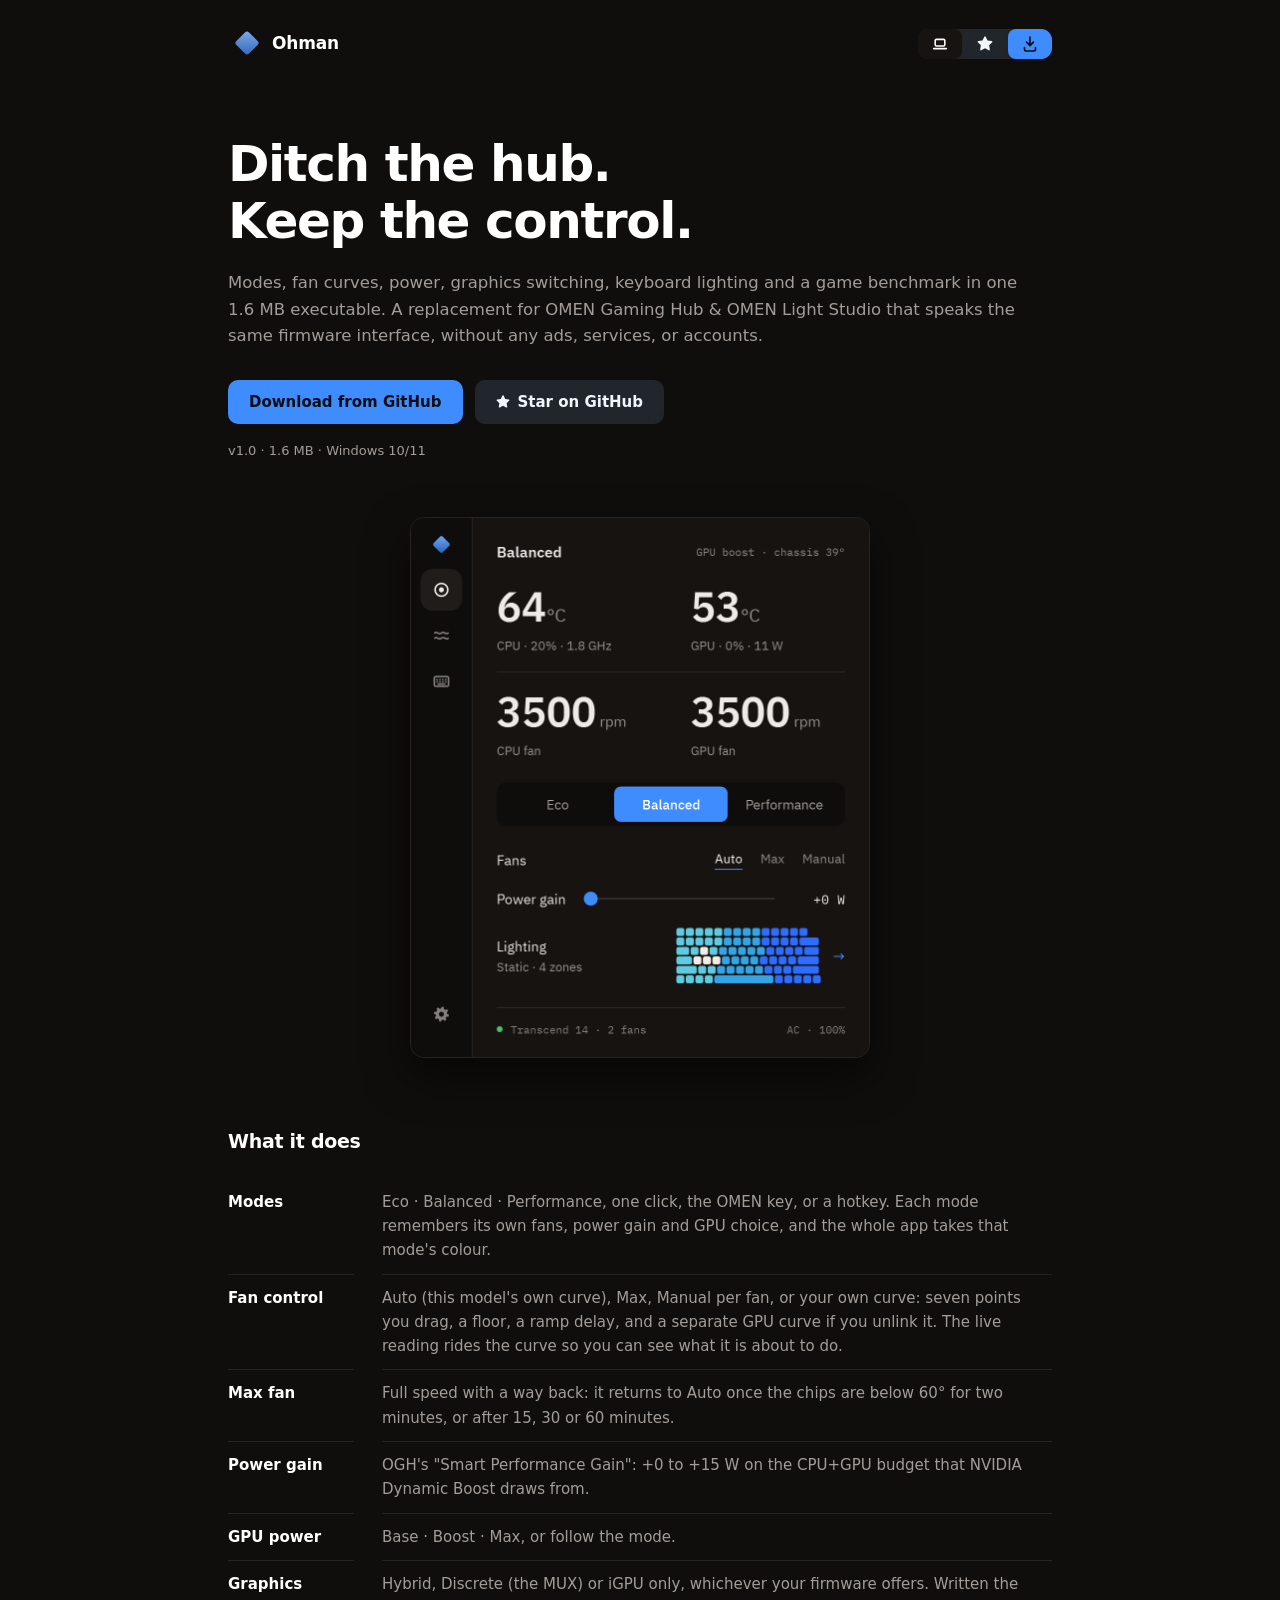
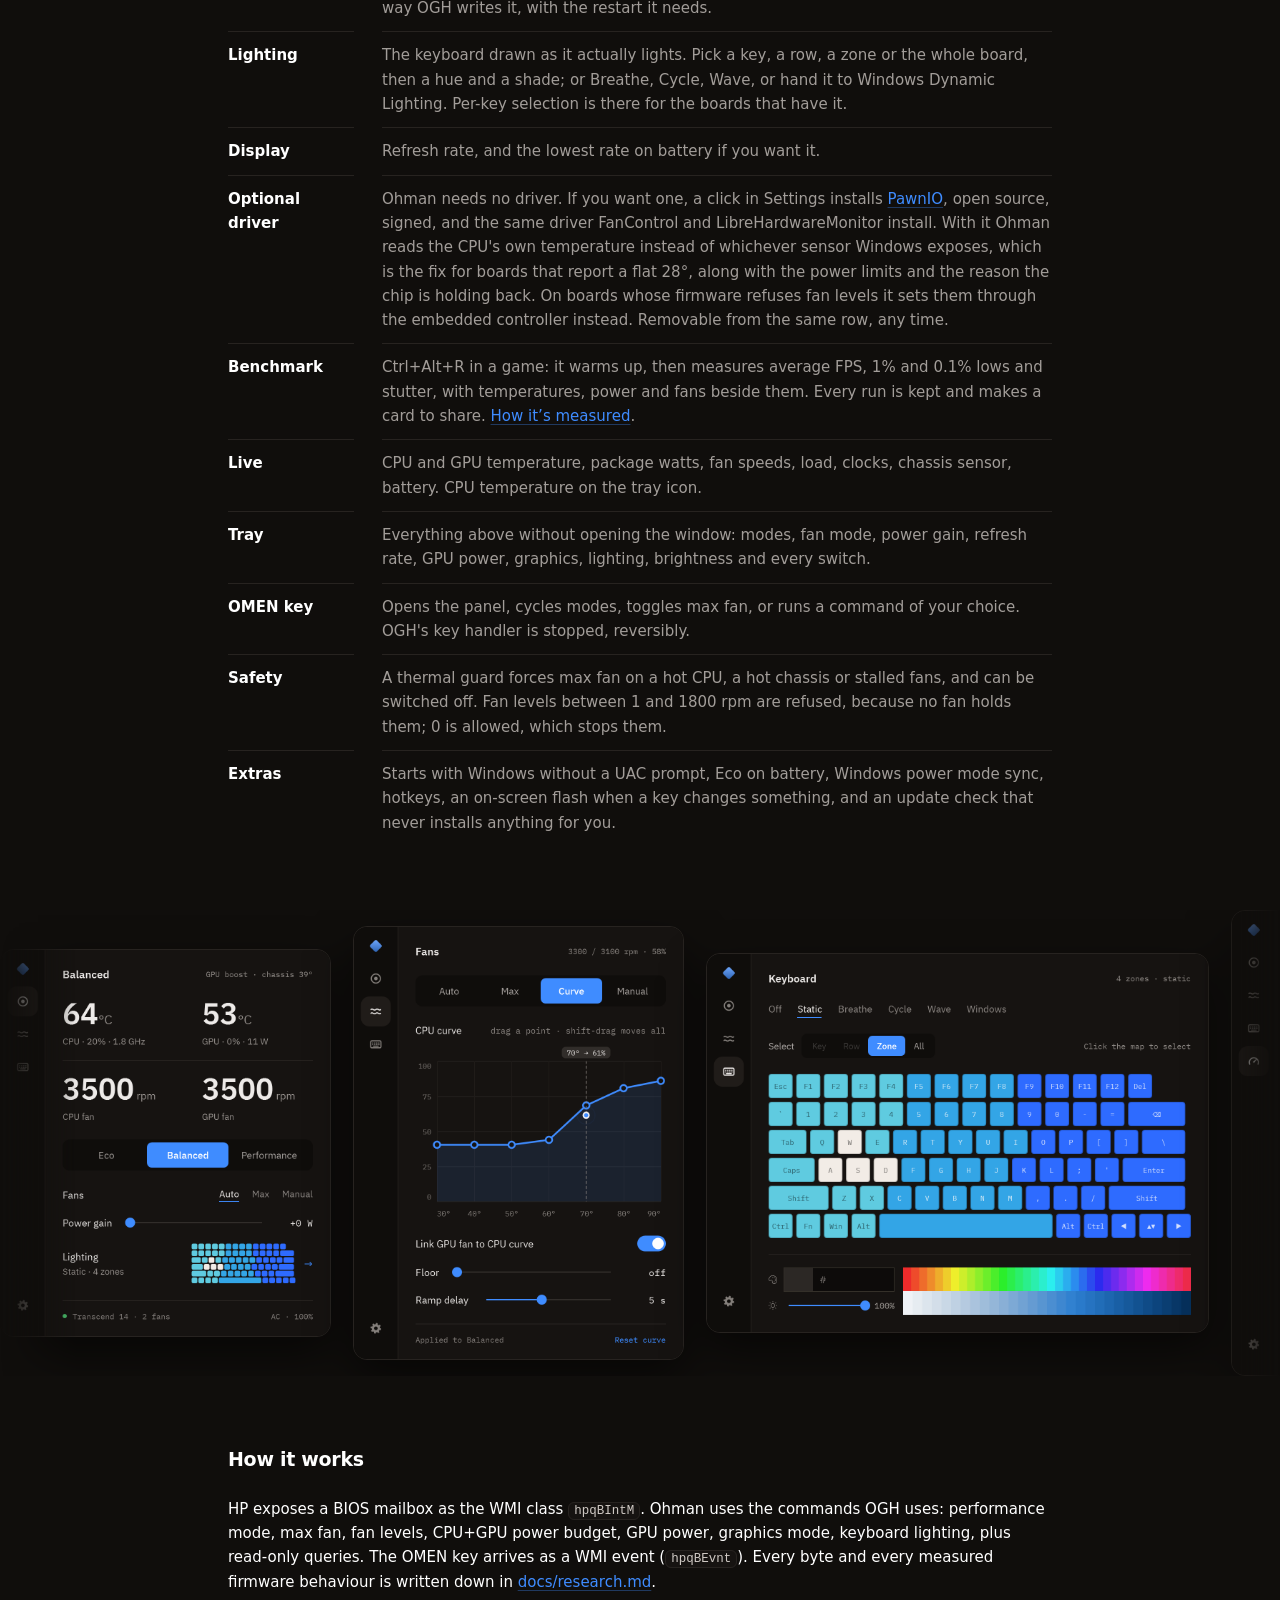
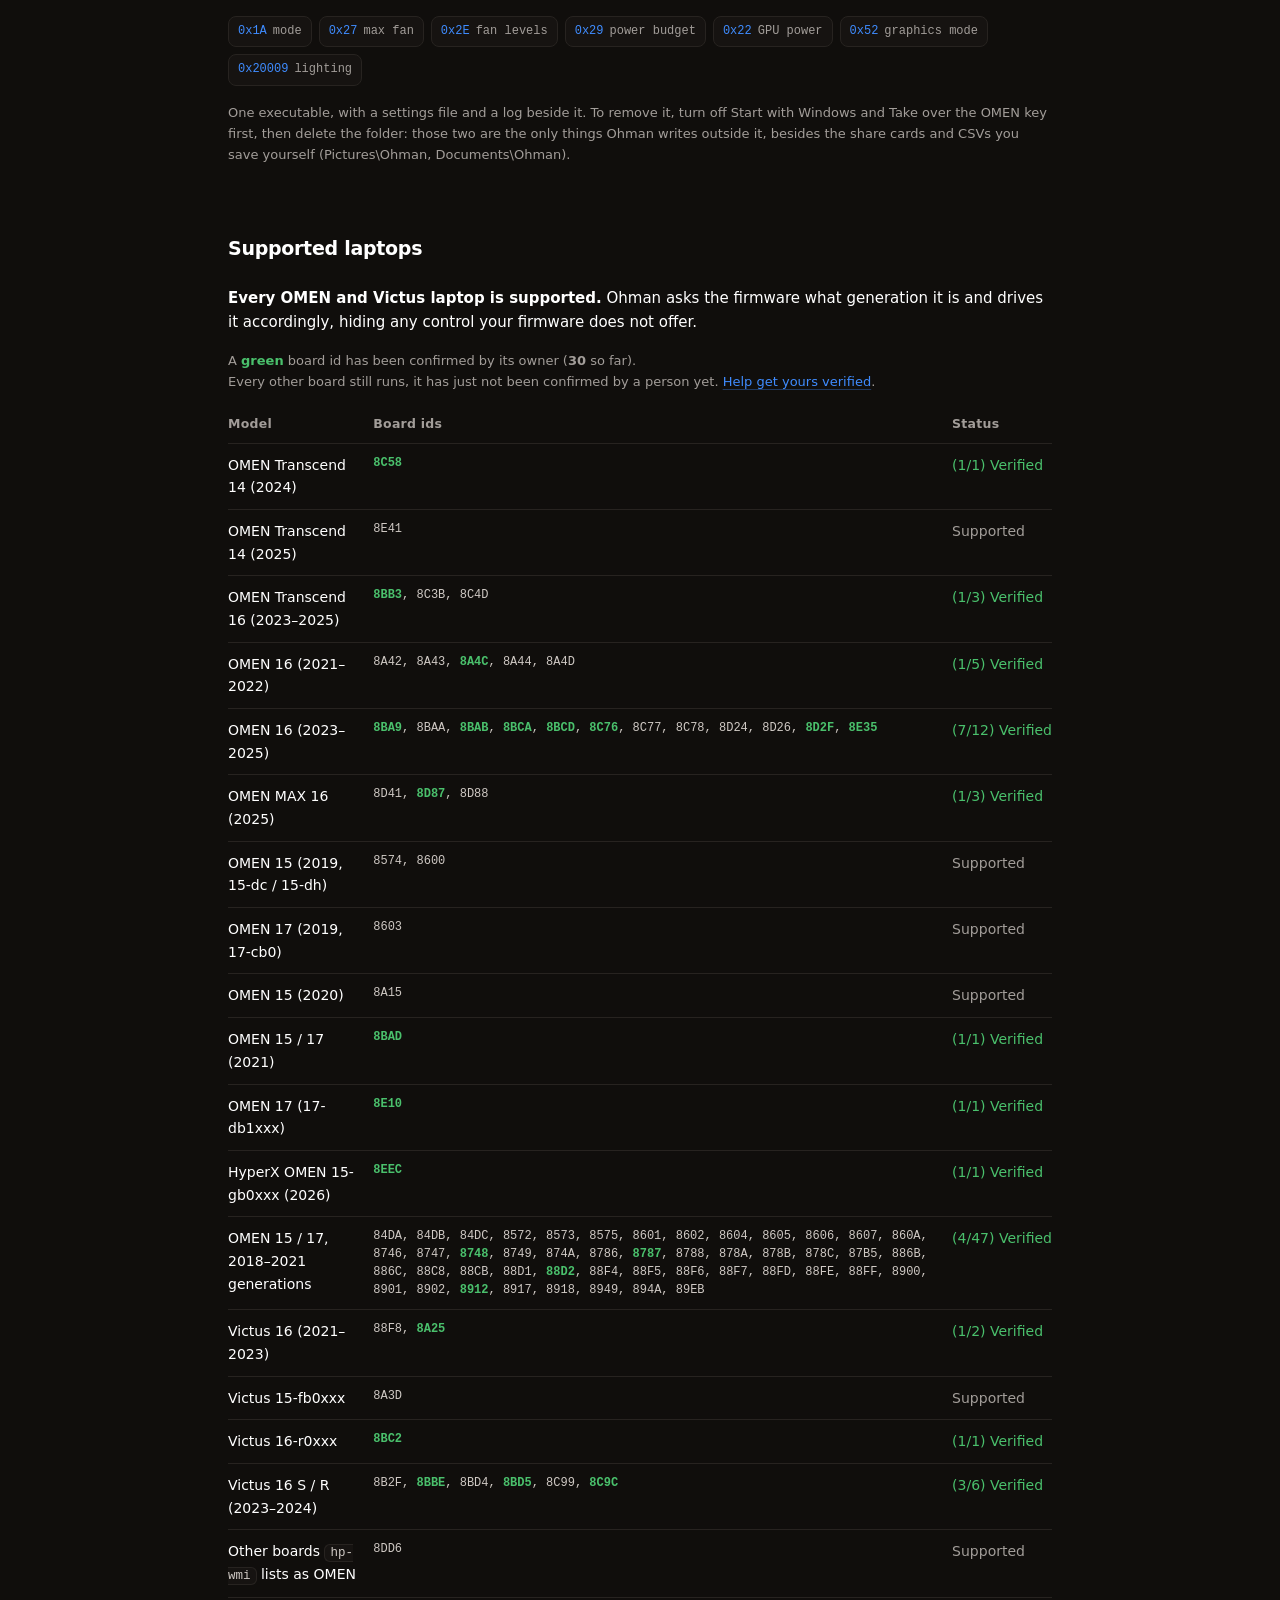
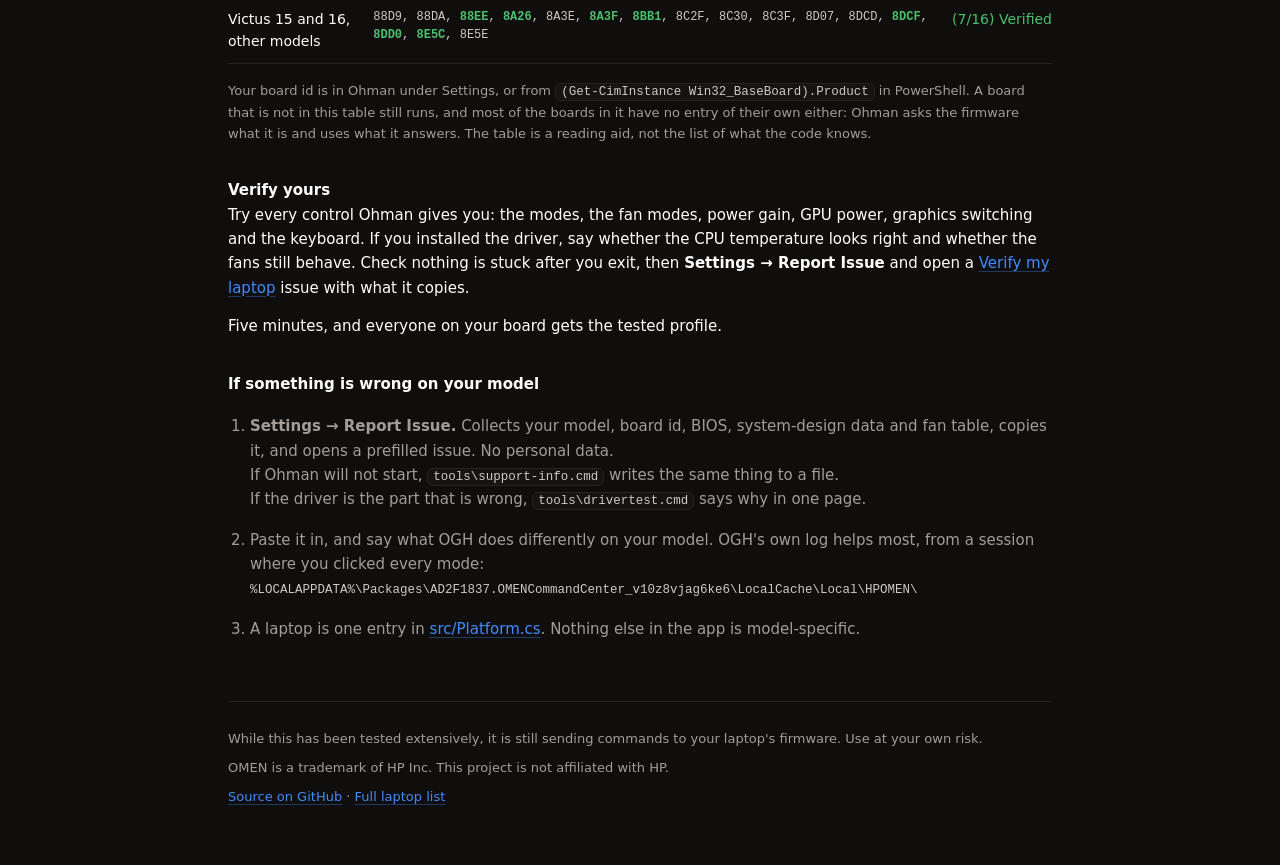
==== docs/index.html @ e89a2bf0 "8A3F verified by its owner (#99)" ====
﻿<!doctype html>
<!-- Source of truth for the site. Published to ohmanapp/ohmanapp.github.io, which is what GitHub Pages
     serves; this repository does not serve Pages itself. Editing here and forgetting to publish is the
     one way to get them out of step. -->
<html lang="en">
<head>
<meta charset="utf-8">
<meta name="viewport" content="width=device-width, initial-scale=1">
<meta name="color-scheme" content="dark">
<title>Ohman - OMEN Gaming Hub alternative for HP OMEN and Victus laptops</title>
<meta name="description" content="Modes, fan curves, power, graphics switching, keyboard lighting and a game benchmark in one 1.6 MB executable. A replacement for OMEN Gaming Hub and OMEN Light Studio that speaks the same firmware interface, without any ads, services, or accounts.">
<link rel="icon" href="data:image/svg+xml,%3Csvg xmlns='http://www.w3.org/2000/svg' viewBox='0 0 28 28'%3E%3Cdefs%3E%3ClinearGradient id='g' gradientUnits='userSpaceOnUse' x1='4' y1='4' x2='24' y2='24'%3E%3Cstop offset='0' stop-color='%238FBCFF'/%3E%3Cstop offset='1' stop-color='%232454A6'/%3E%3C/linearGradient%3E%3C/defs%3E%3Crect x='7.4' y='7.4' width='13.2' height='13.2' rx='2.2' fill='url(%23g)' transform='rotate(45 14 14)'/%3E%3C/svg%3E">
<meta property="og:title" content="Ohman">
<meta property="og:description" content="Ditch the Hub, keep the control. Modes, fan curves, power, graphics switching, keyboard lighting and a game benchmark in one 1.6 MB executable, without ads, services or accounts.">
<link rel="canonical" href="https://ohmanapp.github.io/">
<meta property="og:url" content="https://ohmanapp.github.io/">
<meta property="og:image" content="https://ohmanapp.github.io/hero.png">
<meta property="og:image:width" content="3840">
<meta property="og:image:height" content="1680">
<meta name="twitter:card" content="summary_large_image">
<style>
/* ---------- palette and tokens: dark only, one accent, warm neutrals to match the app ---------- */
:root{
  --bg:#100E0C;        /* canvas */
  --surface:#161311;   /* chips, code, quiet fills */
  --border:#272320;    /* the single 1px hairline */
  --border-hi:#37322E; /* hairline on hover */
  --text:#FFFFFF;      /* primary */
  --muted:#A29D99;     /* secondary, 8.4:1 on --bg */
  --dim:#CFC9C4;       /* inline code */
  --accent:#3F8CFF;
  --accent-hi:#6BA6FF;
  --ok:#4AC06C;
  --r:10px;            /* surface radius */
  --t:120ms ease;
  --mono:ui-monospace,"Cascadia Mono","Segoe UI Mono",Consolas,monospace;
}

/* ---------- base ---------- */
*,*::before,*::after{box-sizing:border-box}
html{-webkit-text-size-adjust:100%}
body{
  margin:0;
  background:var(--bg);
  color:var(--text);
  font-family:"Segoe UI Variable Text","Segoe UI",system-ui,sans-serif;
  font-size:15px;
  line-height:1.62;
  -webkit-font-smoothing:antialiased;
}
.wrap{max-width:880px;margin:0 auto;padding:0 28px}
a{
  color:var(--accent);
  text-decoration:underline;
  text-decoration-color:rgba(63,140,255,.34);
  text-underline-offset:3px;
  transition:color var(--t),text-decoration-color var(--t);
}
a:hover{color:var(--accent-hi);text-decoration-color:currentColor}
:focus-visible{outline:2px solid var(--accent);outline-offset:3px;border-radius:4px}
img{display:block}

/* ---------- 1. header row ---------- */
.bar{display:flex;align-items:center;justify-content:space-between;gap:16px;padding-top:24px}
.brand{display:flex;align-items:center;gap:11px;font-size:16px;font-weight:600;letter-spacing:-.01em}
/* the mark, and the joke the name is: hover it and it says what it is */
.mark{position:relative;width:38px;height:38px;flex:none}
.mark svg,.mark span{position:absolute;inset:0;transition:opacity 220ms ease,transform 320ms cubic-bezier(.22,1,.28,1)}
.mark span{font-size:28px;line-height:38px;text-align:center;opacity:0;transform:scale(.6) rotate(-18deg)}
.brand:hover .mark svg{opacity:0;transform:scale(.6) rotate(18deg)}
.brand:hover .mark span{opacity:1;transform:none}
.bar nav{display:flex;align-items:center;gap:6px}
.bar .out{padding:6px 10px;color:var(--muted);font-size:14px;text-decoration:none;border-radius:8px}
.bar .out:hover{color:var(--text);background:var(--surface)}
.bar .dl{
  display:inline-flex;align-items:center;gap:7px;
  padding:6px 12px;border-radius:8px;line-height:1.62;
  background:var(--accent);color:#0B0E14;
  font-size:14px;font-weight:600;text-decoration:none;
  transition:background-color var(--t);
}
.bar .dl:hover{background:var(--accent-hi)}
/* GitHub Primer dark: its own surface and border, so the button reads as GitHub's and not as ours */
.gh{
  --gh-bg:#21262D; --gh-bg-hi:#30363D; --gh-edge:rgba(240,246,252,.14); --gh-ink:#F0F6FC;
  background:var(--gh-bg);border:1px solid var(--gh-edge);color:var(--gh-ink);
}
.gh:hover{background:var(--gh-bg-hi);border-color:rgba(240,246,252,.24);color:var(--gh-ink)}
.gh .n{
  margin-left:2px;padding-left:9px;border-left:1px solid var(--gh-edge);
  font-variant-numeric:tabular-nums;color:var(--gh-ink);
}
.bar .gh{
  display:inline-flex;align-items:center;gap:7px;
  padding:5px 12px;border-radius:8px;line-height:1.62;
  font-size:14px;font-weight:600;text-decoration:none;
  transition:background-color var(--t),border-color var(--t);
}
.bar .gh svg{width:13px;height:13px;flex:none}
.bar .dl svg{width:13px;height:13px;flex:none}

/* The header is three glyphs in one strip at every width. The 1 px gap over the container's own border colour
   draws the dividers, so there are no per-segment borders to collapse; Download keeps the accent and GitHub keeps
   its own surface, so it still reads as three actions rather than one ambiguous control. Each of the three carries
   its own padding at a specificity the child selector cannot reach, which is why they are always set together. */
.bar nav{gap:1px;background:var(--border);border-radius:9px;overflow:hidden}
.bar nav > a{border:0;border-radius:0;gap:0}
.bar .out,.bar .gh,.bar .dl{padding:6px 12px}
.bar .out{display:inline-flex;align-items:center;background:var(--surface);color:var(--text)}
.bar .out svg{display:block}
.bar .gh{background:var(--gh-bg)}
.bar .out svg,.bar .gh svg,.bar .dl svg{width:14px;height:14px}
.bar .lbl,.bar .gh .n{display:none}

/* On a PC there is room for both to be a step larger. The strip is padded to the mark's own height rather than
   to whatever the glyph needs: centring alone left a 42 px brand beside a 32 px pill, which reads as two things
   at different scales instead of one navbar. Equal heights are what make it one row. */
@media (min-width:561px){
  .brand{font-size:17px;gap:4px}
  .mark{width:40px;height:40px}
  .mark span{font-size:30px;line-height:40px}
  .bar nav{border-radius:11px}
  .bar .out,.bar .gh,.bar .dl{padding:7px 14px}
  .bar .out svg,.bar .gh svg,.bar .dl svg{width:16px;height:16px}
}

/* ---------- 2. hero ---------- */
.hero{padding-top:72px}
h1{
  margin:0 0 20px;
  font-size:clamp(29px,6vw,50px);
  font-weight:600;
  line-height:1.14;
  letter-spacing:-.028em;
  text-wrap:balance;
}
.lede{margin:0;color:var(--muted);font-size:16.5px}

/* ---------- 3. buttons and meta ---------- */
.cta{display:flex;flex-wrap:wrap;gap:12px;margin-top:30px}
.btn{
  display:inline-flex;align-items:center;justify-content:center;gap:8px;
  height:44px;padding:0 20px;
  border:1px solid transparent;border-radius:var(--r);
  font:inherit;font-size:15px;font-weight:600;
  text-decoration:none;white-space:nowrap;
  transition:background-color var(--t),border-color var(--t),color var(--t);
}
.btn-primary{background:var(--accent);color:#0B0E14}      /* dark label keeps 6.9:1 on the accent */
.btn-primary:hover{background:var(--accent-hi);color:#0B0E14}   /* a:hover would paint the label the colour of the fill */
.btn-secondary{border-color:var(--border);color:var(--text)}
.btn-secondary:hover{border-color:var(--border-hi);background:var(--surface)}
.btn.gh .n{font-size:14px}
.btn svg{width:14px;height:14px;flex:none}
.count{color:var(--muted);font-weight:500;font-variant-numeric:tabular-nums}
.meta{margin:16px 0 0;color:var(--muted);font-size:13px}

/* ---------- 4. the hero shot, and the strip of screens ---------- */
.shot{
  width:100%;max-width:460px;height:auto;
  margin:56px auto 0;
  border:1px solid var(--border);border-radius:14px;
  box-shadow:0 18px 44px rgba(0,0,0,.55);
}

/* full-bleed: the only thing on the page that leaves the column */
.strip{
  margin:64px 0 0;width:100vw;position:relative;left:50%;transform:translateX(-50%);
  overflow:hidden;
  -webkit-mask-image:linear-gradient(90deg,transparent,#000 6%,#000 94%,transparent);
          mask-image:linear-gradient(90deg,transparent,#000 6%,#000 94%,transparent);
}
.strip-track{display:flex;align-items:center;width:max-content;animation:drift 64s linear infinite}
.strip:hover .strip-track{animation-play-state:paused}
/* One scale for all four, never one height: the window is a different size on every page and that is the point.
   Keyboard is the wide one and Settings the tall one, exactly as they are on screen. Widths are the window's own
   dimensions at 0.72; height follows from the image, so nothing is stretched.
   The spacing is a margin and not a gap, because a gap is not part of the track's width and the loop would land
   8px short every cycle. */
.strip img{
  height:auto;flex:none;margin-right:22px;
  border:1px solid var(--border);border-radius:14px;
  box-shadow:0 18px 44px rgba(0,0,0,.55);
}
.strip img[width="920"]{width:331px}
.strip img[width="1400"]{width:503px}
@keyframes drift{from{transform:translateX(0)}to{transform:translateX(calc(-100% / 3))}}
@media (prefers-reduced-motion:reduce){.strip-track{animation:none}.strip{overflow-x:auto}}

/* ---------- sections ---------- */
section{margin-top:68px}
h2{margin:0 0 22px;font-size:19px;font-weight:600;letter-spacing:-.015em}
h3{margin:34px 0 0;font-size:15px;font-weight:600}
p{margin:0 0 14px}
p:last-child{margin-bottom:0}

/* ---------- 5. what it does: two columns ---------- */
.dl{display:grid;grid-template-columns:126px 1fr;column-gap:28px;margin:0}
.dl dt{padding:11px 0;font-weight:600}
.dl dd{margin:0;padding:11px 0;color:var(--muted)}
.dl dt:not(:first-of-type),.dl dd:not(:first-of-type){border-top:1px solid var(--border)}

/* ---------- 6. command chips: real opcodes ---------- */
.chips{display:flex;flex-wrap:wrap;gap:7px;margin:22px 0 0;padding:0;list-style:none}
.chips li{
  display:flex;align-items:baseline;gap:6px;
  padding:5px 9px;
  background:var(--surface);border:1px solid var(--border);border-radius:8px;
  font-family:var(--mono);font-size:12px;color:var(--muted);
}
.chips b{color:var(--accent);font-weight:400}

/* ---------- 7. code ---------- */
pre{
  margin:14px 0;padding:12px 14px;
  background:var(--surface);border:1px solid var(--border);border-radius:var(--r);
  overflow-x:auto;
}
pre code{font-size:13px;color:var(--dim)}
code{font-family:var(--mono)}
p code,li code,td code{
  padding:1px 5px;
  background:var(--surface);border:1px solid var(--border);border-radius:6px;
  font-size:12.5px;color:var(--dim);
}
/* long paths wrap mid-word, so they get no box to break across lines */
code.path{padding:0;background:none;border:0;overflow-wrap:anywhere}
ol{margin:18px 0 0;padding-left:22px;color:var(--muted)}
ol li{margin-bottom:16px}
ol li:last-child{margin-bottom:0}

/* ---------- 7b. laptops table ---------- */
.tablewrap{overflow-x:auto;margin-top:6px}
.models{width:100%;border-collapse:collapse;font-size:14px}
.models th{text-align:left;font-weight:600;padding:8px 12px 8px 0;border-bottom:1px solid var(--border);color:var(--muted);font-size:12.5px;letter-spacing:.02em}
.models td{padding:10px 12px 10px 0;border-bottom:1px solid var(--border);vertical-align:top}
.models td:last-child,.models th:last-child{padding-right:0}
.models td.st,.models th.st{white-space:nowrap}
.models td.ids{font-family:var(--mono);font-size:12px;color:var(--dim);line-height:1.5}
.models td.st{white-space:nowrap;color:var(--muted)}
.models td.st.v{color:var(--ok)}
.models .ids b.v,.note b.v{color:var(--ok);font-weight:600}
.note{margin-top:16px;color:var(--muted);font-size:13px}
/* the family names, so someone scanning finds their own laptop without reading board ids */
.fam{color:var(--text);font-size:15px}

/* ---------- 8. footer ---------- */
footer{
  margin-top:60px;padding:26px 0 60px;
  border-top:1px solid var(--border);
  color:var(--muted);font-size:13px;
}
footer p{margin:0 0 8px}

/* ---------- responsive: 360px up, no horizontal scroll ---------- */
@media (max-width:640px){
  .pair{grid-template-columns:1fr;gap:28px}
}
@media (max-width:560px){
  .dl{grid-template-columns:1fr}
  /* One rule per item, under the heading, binding it to its own text.
     Both selectors are spelled out because the base rule is .dl dd:not(:first-of-type), which out-specifies a
     plain .dl dd - so the old reset here never applied and dt and dd were each drawing a line. That was the
     pair of rules stacked either side of every heading on a phone. */
  .dl dt,.dl dt:not(:first-of-type){padding:22px 0 0;border-top:0}
  .dl dt:first-of-type{padding-top:0}
  .dl dd,.dl dd:not(:first-of-type){margin-top:7px;padding:9px 0 0;border-top:1px solid var(--border)}
  .brand{gap:6px}
}
@media (max-width:420px){
  .wrap{padding:0 18px}
  .cta{flex-direction:column;align-items:stretch}
  .btn{width:100%}
}
@media (prefers-reduced-motion:reduce){
  *{transition:none!important;animation:none!important}
}
</style>
</head>
<body>

<div class="wrap">

  <!-- 1. header -->
  <header class="bar">
    <span class="brand"><span class="mark" aria-hidden="true"><svg viewBox="0 0 28 28" width="38" height="38"><defs><linearGradient id="mk" gradientUnits="userSpaceOnUse" x1="4" y1="4" x2="24" y2="24"><stop offset="0" stop-color="#8FBCFF"/><stop offset="1" stop-color="#2454A6"/></linearGradient></defs><rect x="7.4" y="7.4" width="13.2" height="13.2" rx="2.2" fill="url(#mk)" transform="rotate(45 14 14)"/></svg><span>😮</span></span>Ohman</span>
    <nav>
      <a class="out" href="#laptops" aria-label="Supported laptops" title="Laptops Ohman supports">
        <svg viewBox="0 0 16 16" aria-hidden="true" fill="none" stroke="currentColor" stroke-width="1.6" stroke-linecap="round" stroke-linejoin="round"><rect x="3.2" y="3.4" width="9.6" height="6.6" rx="1.2"/><path d="M1.6 12.6h12.8"/></svg>
        <span class="lbl">Laptops</span>
      </a>
      <a class="gh" href="https://github.com/P4R1H/Ohman" aria-label="Ohman on GitHub" title="Ohman on GitHub">
        <svg viewBox="0 0 16 16" aria-hidden="true" fill="currentColor"><path d="M8 .25a.75.75 0 0 1 .673.418l1.882 3.815 4.21.612a.75.75 0 0 1 .416 1.279l-3.046 2.97.719 4.192a.751.751 0 0 1-1.088.791L8 12.347l-3.766 1.98a.75.75 0 0 1-1.088-.79l.72-4.194L.818 6.374a.75.75 0 0 1 .416-1.28l4.21-.611L7.327.668A.75.75 0 0 1 8 .25Z"/></svg>
        <span class="lbl">GitHub</span> <span class="n" id="starsNav" hidden></span>
      </a>
      <a class="dl" href="https://github.com/P4R1H/Ohman/releases/latest" aria-label="Download Ohman" title="Download the latest release">
        <svg viewBox="0 0 16 16" aria-hidden="true" fill="currentColor"><path d="M8 1v8.2M4.6 6.2L8 9.6l3.4-3.4" stroke="currentColor" stroke-width="1.7" fill="none" stroke-linecap="round" stroke-linejoin="round"/><path d="M2.5 11.5v2A1.5 1.5 0 0 0 4 15h8a1.5 1.5 0 0 0 1.5-1.5v-2" stroke="currentColor" stroke-width="1.7" fill="none" stroke-linecap="round"/></svg>
        <span class="lbl">Download</span>
      </a>
    </nav>
  </header>

  <main>

    <!-- 2. hero -->
    <div class="hero">
      <h1>Ditch the hub.<br>Keep the control.</h1>
      <p class="lede">Modes, fan curves, power, graphics switching, keyboard lighting and a game benchmark in one 1.6&nbsp;MB executable. A replacement for OMEN Gaming Hub &amp; OMEN Light Studio that speaks the same firmware interface, without any ads, services, or accounts.</p>

      <!-- 3. actions -->
      <div class="cta">
        <a class="btn btn-primary" href="https://github.com/P4R1H/Ohman/releases/latest">Download from GitHub</a>
        <a class="btn gh" href="https://github.com/P4R1H/Ohman">
          <svg viewBox="0 0 16 16" aria-hidden="true" fill="currentColor"><path d="M8 .25a.75.75 0 0 1 .673.418l1.882 3.815 4.21.612a.75.75 0 0 1 .416 1.279l-3.046 2.97.719 4.192a.751.751 0 0 1-1.088.791L8 12.347l-3.766 1.98a.75.75 0 0 1-1.088-.79l.72-4.194L.818 6.374a.75.75 0 0 1 .416-1.28l4.21-.611L7.327.668A.75.75 0 0 1 8 .25Z"/></svg>
          Star on GitHub <span class="n" id="stars" hidden></span>
        </a>
      </div>
      <p class="meta"><span id="ver">v1.0</span> &middot; <span id="size">1.6 MB</span> &middot; Windows 10/11</p>
    </div>

    <!-- 4. the app -->
    <img class="shot" src="home.png" width="920" height="1082"
         alt="The Ohman panel: Eco, Balanced and Performance buttons, live CPU and GPU temperatures and fan speeds, and rows for fans, power gain and keyboard lighting.">

    <!-- 5. what it does -->
    <section aria-labelledby="what">
      <h2 id="what">What it does</h2>
      <dl class="dl">
        <dt>Modes</dt>
        <dd>Eco &middot; Balanced &middot; Performance, one click, the OMEN key, or a hotkey. Each mode remembers its own fans, power gain and GPU choice, and the whole app takes that mode's colour.</dd>
        <dt>Fan control</dt>
        <dd>Auto (this model's own curve), Max, Manual per fan, or your own curve: seven points you drag, a floor, a ramp delay, and a separate GPU curve if you unlink it. The live reading rides the curve so you can see what it is about to do.</dd>
        <dt>Max fan</dt>
        <dd>Full speed with a way back: it returns to Auto once the chips are below 60&deg; for two minutes, or after 15, 30 or 60 minutes.</dd>
        <dt>Power gain</dt>
        <dd>OGH's "Smart Performance Gain": +0 to +15&nbsp;W on the CPU+GPU budget that NVIDIA Dynamic Boost draws from.</dd>
        <dt>GPU power</dt>
        <dd>Base &middot; Boost &middot; Max, or follow the mode.</dd>
        <dt>Graphics</dt>
        <dd>Hybrid, Discrete (the MUX) or iGPU&nbsp;only, whichever your firmware offers. Written the way OGH writes it, with the restart it needs.</dd>
        <dt>Lighting</dt>
        <dd>The keyboard drawn as it actually lights. Pick a key, a row, a zone or the whole board, then a hue and a shade; or Breathe, Cycle, Wave, or hand it to Windows Dynamic Lighting. Per-key selection is there for the boards that have it.</dd>
        <dt>Display</dt>
        <dd>Refresh rate, and the lowest rate on battery if you want it.</dd>
        <dt>Optional driver</dt>
        <dd>Ohman needs no driver. If you want one, a click in Settings installs <a href="https://pawnio.eu">PawnIO</a>, open source, signed, and the same driver FanControl and LibreHardwareMonitor install. With it Ohman reads the CPU's own temperature instead of whichever sensor Windows exposes, which is the fix for boards that report a flat 28&deg;, along with the power limits and the reason the chip is holding back. On boards whose firmware refuses fan levels it sets them through the embedded controller instead. Removable from the same row, any time.</dd>
        <dt>Benchmark</dt>
        <dd>Ctrl+Alt+R in a game: it warms up, then measures average FPS, 1% and 0.1% lows and stutter, with temperatures, power and fans beside them. Every run is kept and makes a card to share. <a href="https://github.com/P4R1H/Ohman/blob/main/docs/benchmark.md">How it&rsquo;s measured</a>.</dd>
        <dt>Live</dt>
        <dd>CPU and GPU temperature, package watts, fan speeds, load, clocks, chassis sensor, battery. CPU temperature on the tray icon.</dd>
        <dt>Tray</dt>
        <dd>Everything above without opening the window: modes, fan mode, power gain, refresh rate, GPU power, graphics, lighting, brightness and every switch.</dd>
        <dt>OMEN key</dt>
        <dd>Opens the panel, cycles modes, toggles max fan, or runs a command of your choice. OGH's key handler is stopped, reversibly.</dd>
        <dt>Safety</dt>
        <dd>A thermal guard forces max fan on a hot CPU, a hot chassis or stalled fans, and can be switched off. Fan levels between 1&nbsp;and 1800&nbsp;rpm are refused, because no fan holds them; 0 is allowed, which stops them.</dd>
        <dt>Extras</dt>
        <dd>Starts with Windows without a UAC prompt, Eco on battery, Windows power mode sync, hotkeys, an on-screen flash when a key changes something, and an update check that never installs anything for you.</dd>
      </dl>

    </section>

    <!-- every screen, at one height so each keeps its own shape; three copies so the loop never shows a seam -->
    <div class="strip" aria-label="The five pages of the Ohman window">
      <div class="strip-track">
        <img src="home.png" width="920" height="1082" alt="The Home page: modes, live temperatures and fan speeds, power gain and a lighting preview.">
        <img src="fans.png" width="920" height="1208" alt="The Fans page: Auto, Max, Curve and Manual, with a draggable seven-point curve.">
        <img src="keyboard.png" width="1400" height="1038" alt="The Keyboard page: the board in its real zone colours, with hue and shade strips.">
        <img src="bench.png" width="920" height="1298" alt="The Benchmark page: a finished run with its FPS graph, frame times, temperatures, power and fans.">
        <img src="settings.png" width="920" height="1280" alt="The Settings page: the OMEN key, power, display and app sections.">
        <img src="home.png" width="920" height="1082" alt="" aria-hidden="true">
        <img src="fans.png" width="920" height="1208" alt="" aria-hidden="true">
        <img src="keyboard.png" width="1400" height="1038" alt="" aria-hidden="true">
        <img src="bench.png" width="920" height="1298" alt="" aria-hidden="true">
        <img src="settings.png" width="920" height="1280" alt="" aria-hidden="true">
        <img src="home.png" width="920" height="1082" alt="" aria-hidden="true">
        <img src="fans.png" width="920" height="1208" alt="" aria-hidden="true">
        <img src="keyboard.png" width="1400" height="1038" alt="" aria-hidden="true">
        <img src="bench.png" width="920" height="1298" alt="" aria-hidden="true">
        <img src="settings.png" width="920" height="1280" alt="" aria-hidden="true">
      </div>
    </div>

    <!-- 6. how it works -->
    <section aria-labelledby="how">
      <h2 id="how">How it works</h2>
      <p>HP exposes a BIOS mailbox as the WMI class <code>hpqBIntM</code>. Ohman uses the commands OGH uses: performance mode, max fan, fan levels, CPU+GPU power budget, GPU power, graphics mode, keyboard lighting, plus read-only queries. The OMEN key arrives as a WMI event (<code>hpqBEvnt</code>). Every byte and every measured firmware behaviour is written down in <a href="https://github.com/P4R1H/Ohman/blob/main/docs/research.md">docs/research.md</a>.</p>
      <ul class="chips">
        <li><b>0x1A</b> mode</li>
        <li><b>0x27</b> max fan</li>
        <li><b>0x2E</b> fan levels</li>
        <li><b>0x29</b> power budget</li>
        <li><b>0x22</b> GPU power</li>
        <li><b>0x52</b> graphics mode</li>
        <li><b>0x20009</b> lighting</li>
      </ul>
      <p class="note">One executable, with a settings file and a log beside it. To remove it, turn off Start with Windows and Take over the OMEN key first, then delete the folder: those two are the only things Ohman writes outside it, besides the share cards and CSVs you save yourself (Pictures\Ohman, Documents\Ohman).</p>
    </section>

    <!-- 7b. laptops -->
    <section aria-labelledby="laptops">
      <h2 id="laptops">Supported laptops</h2>
      <p><b>Every OMEN and Victus laptop is supported.</b> Ohman asks the firmware what generation it is and
      drives it accordingly, hiding any control your firmware does not offer.</p>


      <p class="note">A <b class="v">green</b> board id has been confirmed by its owner (<b id="nverified">30</b> so far).<br>
      Every other board still runs, it has just not been
      confirmed by a person yet. <a href="#verify">Help get yours verified</a>.</p>

      <div class="tablewrap">
      <table class="models">
        <thead><tr><th>Model</th><th>Board ids</th><th class="st">Status</th></tr></thead>
        <tbody>
        <tr><td>OMEN Transcend 14 (2024)</td><td class="ids"><b class="v">8C58</b></td><td class="st v">(1/1) Verified</td></tr>
        <tr><td>OMEN Transcend 14 (2025)</td><td class="ids">8E41</td><td class="st">Supported</td></tr>
        <tr><td>OMEN Transcend 16 (2023&ndash;2025)</td><td class="ids"><b class="v">8BB3</b>, 8C3B, 8C4D</td><td class="st v">(1/3) Verified</td></tr>
        <tr><td>OMEN 16 (2021&ndash;2022)</td><td class="ids">8A42, 8A43, <b class="v">8A4C</b>, 8A44, 8A4D</td><td class="st v">(1/5) Verified</td></tr>
        <tr><td>OMEN 16 (2023&ndash;2025)</td><td class="ids"><b class="v">8BA9</b>, 8BAA, <b class="v">8BAB</b>, <b class="v">8BCA</b>, <b class="v">8BCD</b>, <b class="v">8C76</b>, 8C77, 8C78, 8D24, 8D26, <b class="v">8D2F</b>, <b class="v">8E35</b></td><td class="st v">(7/12) Verified</td></tr>
        <tr><td>OMEN MAX 16 (2025)</td><td class="ids">8D41, <b class="v">8D87</b>, 8D88</td><td class="st v">(1/3) Verified</td></tr>
        <tr><td>OMEN 15 (2019, 15-dc / 15-dh)</td><td class="ids">8574, 8600</td><td class="st">Supported</td></tr>
        <tr><td>OMEN 17 (2019, 17-cb0)</td><td class="ids">8603</td><td class="st">Supported</td></tr>
        <tr><td>OMEN 15 (2020)</td><td class="ids">8A15</td><td class="st">Supported</td></tr>
        <tr><td>OMEN 15 / 17 (2021)</td><td class="ids"><b class="v">8BAD</b></td><td class="st v">(1/1) Verified</td></tr>
        <tr><td>OMEN 17 (17-db1xxx)</td><td class="ids"><b class="v">8E10</b></td><td class="st v">(1/1) Verified</td></tr>
        <tr><td>HyperX OMEN 15-gb0xxx (2026)</td><td class="ids"><b class="v">8EEC</b></td><td class="st v">(1/1) Verified</td></tr>
        <tr><td>OMEN 15 / 17, 2018&ndash;2021 generations</td><td class="ids">84DA, 84DB, 84DC, 8572, 8573, 8575, 8601, 8602, 8604, 8605, 8606, 8607, 860A, 8746, 8747, <b class="v">8748</b>, 8749, 874A, 8786, <b class="v">8787</b>, 8788, 878A, 878B, 878C, 87B5, 886B, 886C, 88C8, 88CB, 88D1, <b class="v">88D2</b>, 88F4, 88F5, 88F6, 88F7, 88FD, 88FE, 88FF, 8900, 8901, 8902, <b class="v">8912</b>, 8917, 8918, 8949, 894A, 89EB</td><td class="st v">(4/47) Verified</td></tr>
        <tr><td>Victus 16 (2021&ndash;2023)</td><td class="ids">88F8, <b class="v">8A25</b></td><td class="st v">(1/2) Verified</td></tr>
        <tr><td>Victus 15-fb0xxx</td><td class="ids">8A3D</td><td class="st">Supported</td></tr>
        <tr><td>Victus 16-r0xxx</td><td class="ids"><b class="v">8BC2</b></td><td class="st v">(1/1) Verified</td></tr>
        <tr><td>Victus 16 S / R (2023&ndash;2024)</td><td class="ids">8B2F, <b class="v">8BBE</b>, 8BD4, <b class="v">8BD5</b>, 8C99, <b class="v">8C9C</b></td><td class="st v">(3/6) Verified</td></tr>
        <tr><td>Other boards <code>hp-wmi</code> lists as OMEN</td><td class="ids">8DD6</td><td class="st">Supported</td></tr>
        <tr><td>Victus 15 and 16, other models</td><td class="ids">88D9, 88DA, <b class="v">88EE</b>, <b class="v">8A26</b>, 8A3E, <b class="v">8A3F</b>, <b class="v">8BB1</b>, 8C2F, 8C30, 8C3F, 8D07, 8DCD, <b class="v">8DCF</b>, <b class="v">8DD0</b>, <b class="v">8E5C</b>, 8E5E</td><td class="st v">(7/16) Verified</td></tr>
        </tbody>
      </table>
      </div>
      <p class="note">Your board id is in Ohman under Settings, or from <code>(Get-CimInstance Win32_BaseBoard).Product</code> in PowerShell. A board that is not in this table still runs, and most of the boards in it have no entry of their own either: Ohman asks the firmware what it is and uses what it answers. The table is a reading aid, not the list of what the code knows.</p>

      <h3 id="verify">Verify yours</h3>
      <p>Try every control Ohman gives you: the modes, the fan modes, power gain, GPU power, graphics switching and
      the keyboard. If you installed the driver, say whether the CPU temperature looks right and whether the fans
      still behave. Check nothing is stuck after you exit, then <b>Settings &rarr; Report Issue</b> and open a
      <a href="https://github.com/P4R1H/Ohman/issues/new?template=verify-laptop.yml">Verify my laptop</a> issue with what it copies.</p>

      <p>Five minutes, and everyone on your board gets the tested profile.</p>

      <h3>If something is wrong on your model</h3>
      <ol>
        <li><b>Settings &rarr; Report Issue.</b> Collects your model, board id, BIOS, system-design data and fan table, copies it, and opens a prefilled issue. No personal data.
          <br>If Ohman will not start, <code>tools\support-info.cmd</code> writes the same thing to a file.
          <br>If the driver is the part that is wrong, <code>tools\drivertest.cmd</code> says why in one page.</li>
        <li>Paste it in, and say what OGH does differently on your model. OGH's own log helps most, from a session where you clicked every mode: <code class="path">%LOCALAPPDATA%\Packages\AD2F1837.OMENCommandCenter_v10z8vjag6ke6\LocalCache\Local\HPOMEN\</code></li>
        <li>A laptop is one entry in <a href="https://github.com/P4R1H/Ohman/blob/main/src/Platform.cs">src/Platform.cs</a>. Nothing else in the app is model-specific.</li>
      </ol>
    </section>

  </main>

  <!-- 8. footer -->
  <footer>
    <p>While this has been tested extensively, it is still sending commands to your laptop's firmware. Use at your own risk.</p>
    <p>OMEN is a trademark of HP Inc. This project is not affiliated with HP.</p>
    <p><a href="https://github.com/P4R1H/Ohman">Source on GitHub</a> &middot; <a href="https://github.com/P4R1H/Ohman/blob/main/docs/laptops.md">Full laptop list</a></p>
  </footer>

</div>

<script>
/* Fill in the real version, asset size and star count. Static text stays if anything fails. */
(function () {
  if (!window.fetch) return;
  var api = 'https://api.github.com/repos/P4R1H/Ohman';
  var get = function (url) {
    return fetch(url, { headers: { Accept: 'application/vnd.github+json' } })
      .then(function (r) { return r.ok ? r.json() : Promise.reject(r.status); });
  };
  var set = function (id, text) {
    var el = document.getElementById(id);
    if (el && text) { el.textContent = text; }
  };
  get(api + '/releases/latest').then(function (d) {
    var tag = (d.tag_name || '').trim();
    if (tag) set('ver', tag.charAt(0) === 'v' ? tag : 'v' + tag);
    var exe = (d.assets || []).filter(function (a) { return /\.exe$/i.test(a.name || ''); })[0];
    // Over a megabyte, say megabytes: "1237 KB" is accurate and reads like a mistake.
    if (exe && exe.size) {
      var kb = exe.size / 1024;
      set('size', kb >= 1024 ? (kb / 1024).toFixed(1) + ' MB' : Math.round(kb) + ' KB');
    }
  })['catch'](function () {});
  get(api).then(function (d) {
    var n = d.stargazers_count;
    if (typeof n !== 'number') { return; }
    var text = n.toLocaleString('en-US');
    ['stars', 'starsNav'].forEach(function (id) {
      var el = document.getElementById(id);
      if (!el) { return; }
      el.textContent = text;
      el.hidden = false;          // a repository with no stars yet shows the button without a count
    });
  })['catch'](function () {});

  // The count comes from the table below rather than a number written into the sentence, because the sentence
  // said "two" for a week after the fifth owner confirmed theirs.
  (function () {
    var n = document.querySelectorAll('table.models .ids b.v').length;
    var el = document.getElementById('nverified');
    if (!el || !n) { return; }
    var words = ['no', 'One', 'Two', 'Three', 'Four', 'Five', 'Six', 'Seven', 'Eight', 'Nine', 'Ten',
                 'Eleven', 'Twelve'];
    el.textContent = n < words.length ? words[n].toLowerCase() : String(n);
  })();
})();
</script>

</body>
</html>
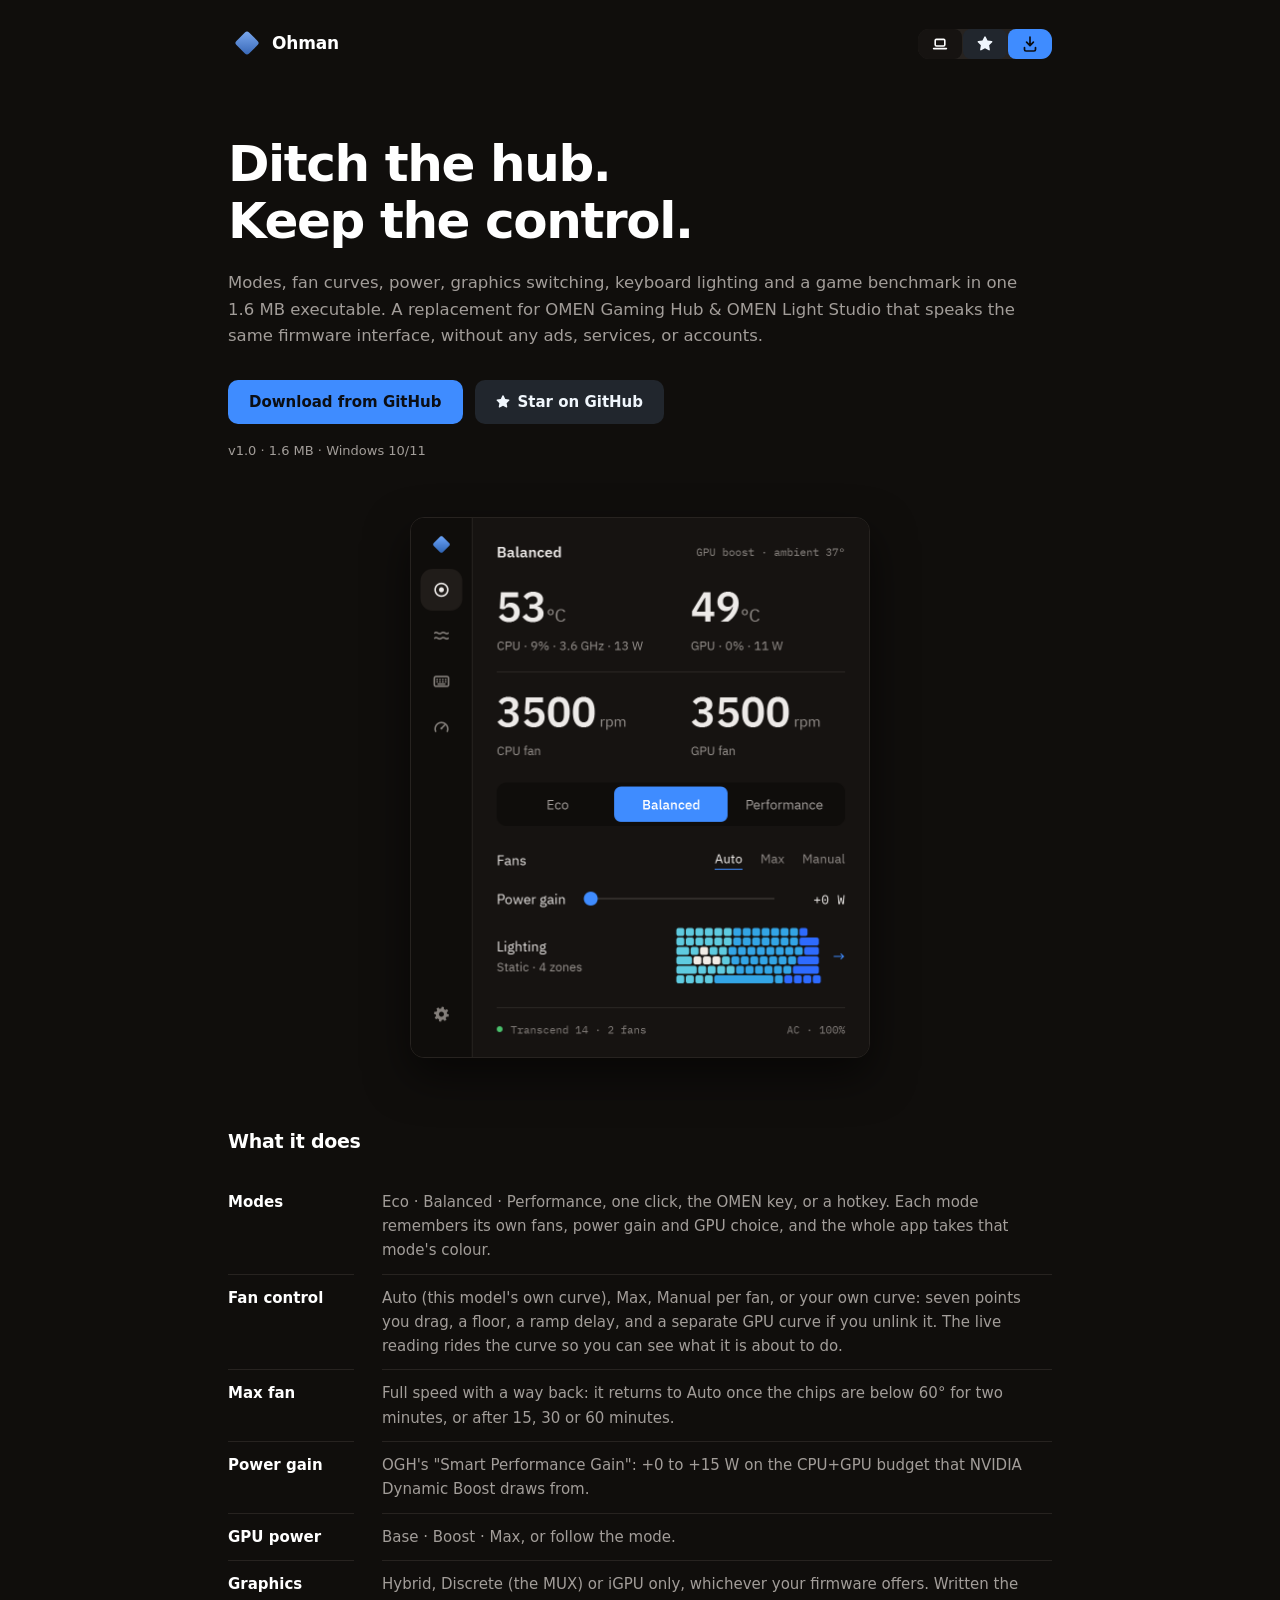
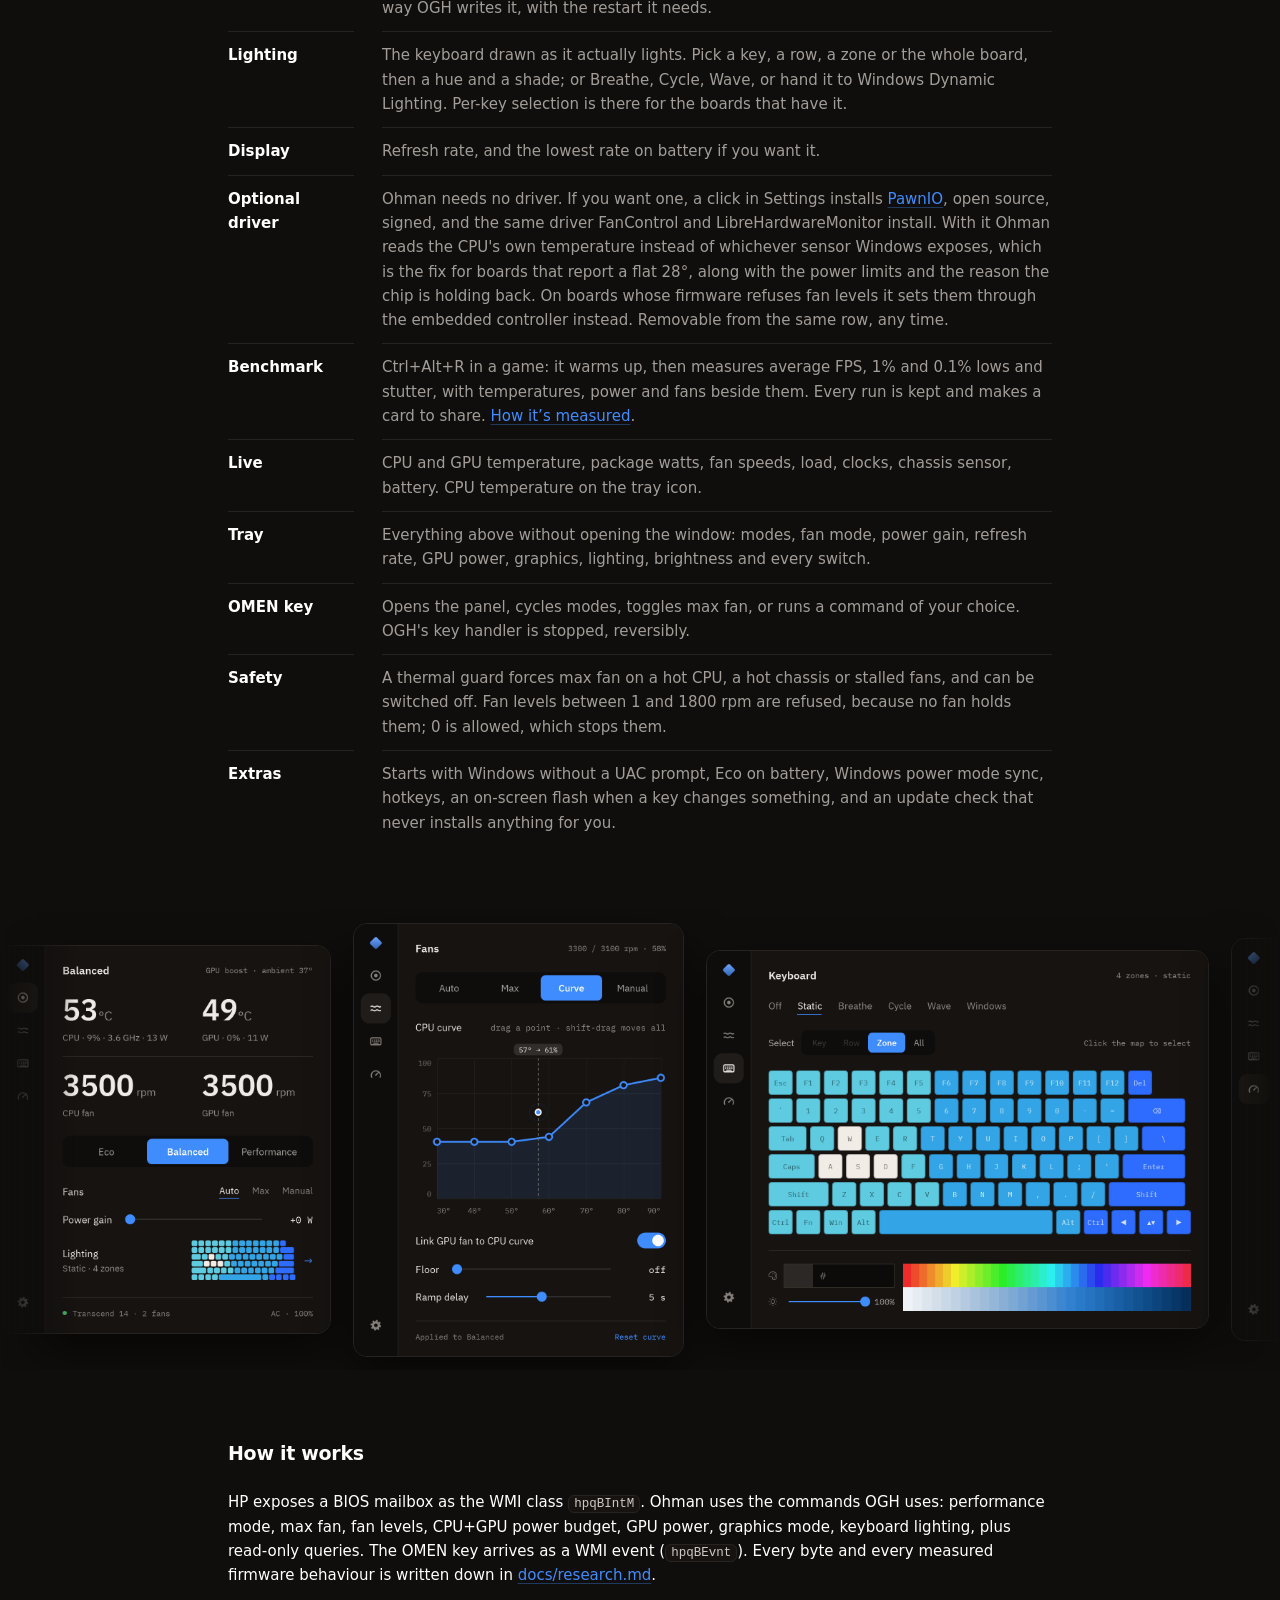
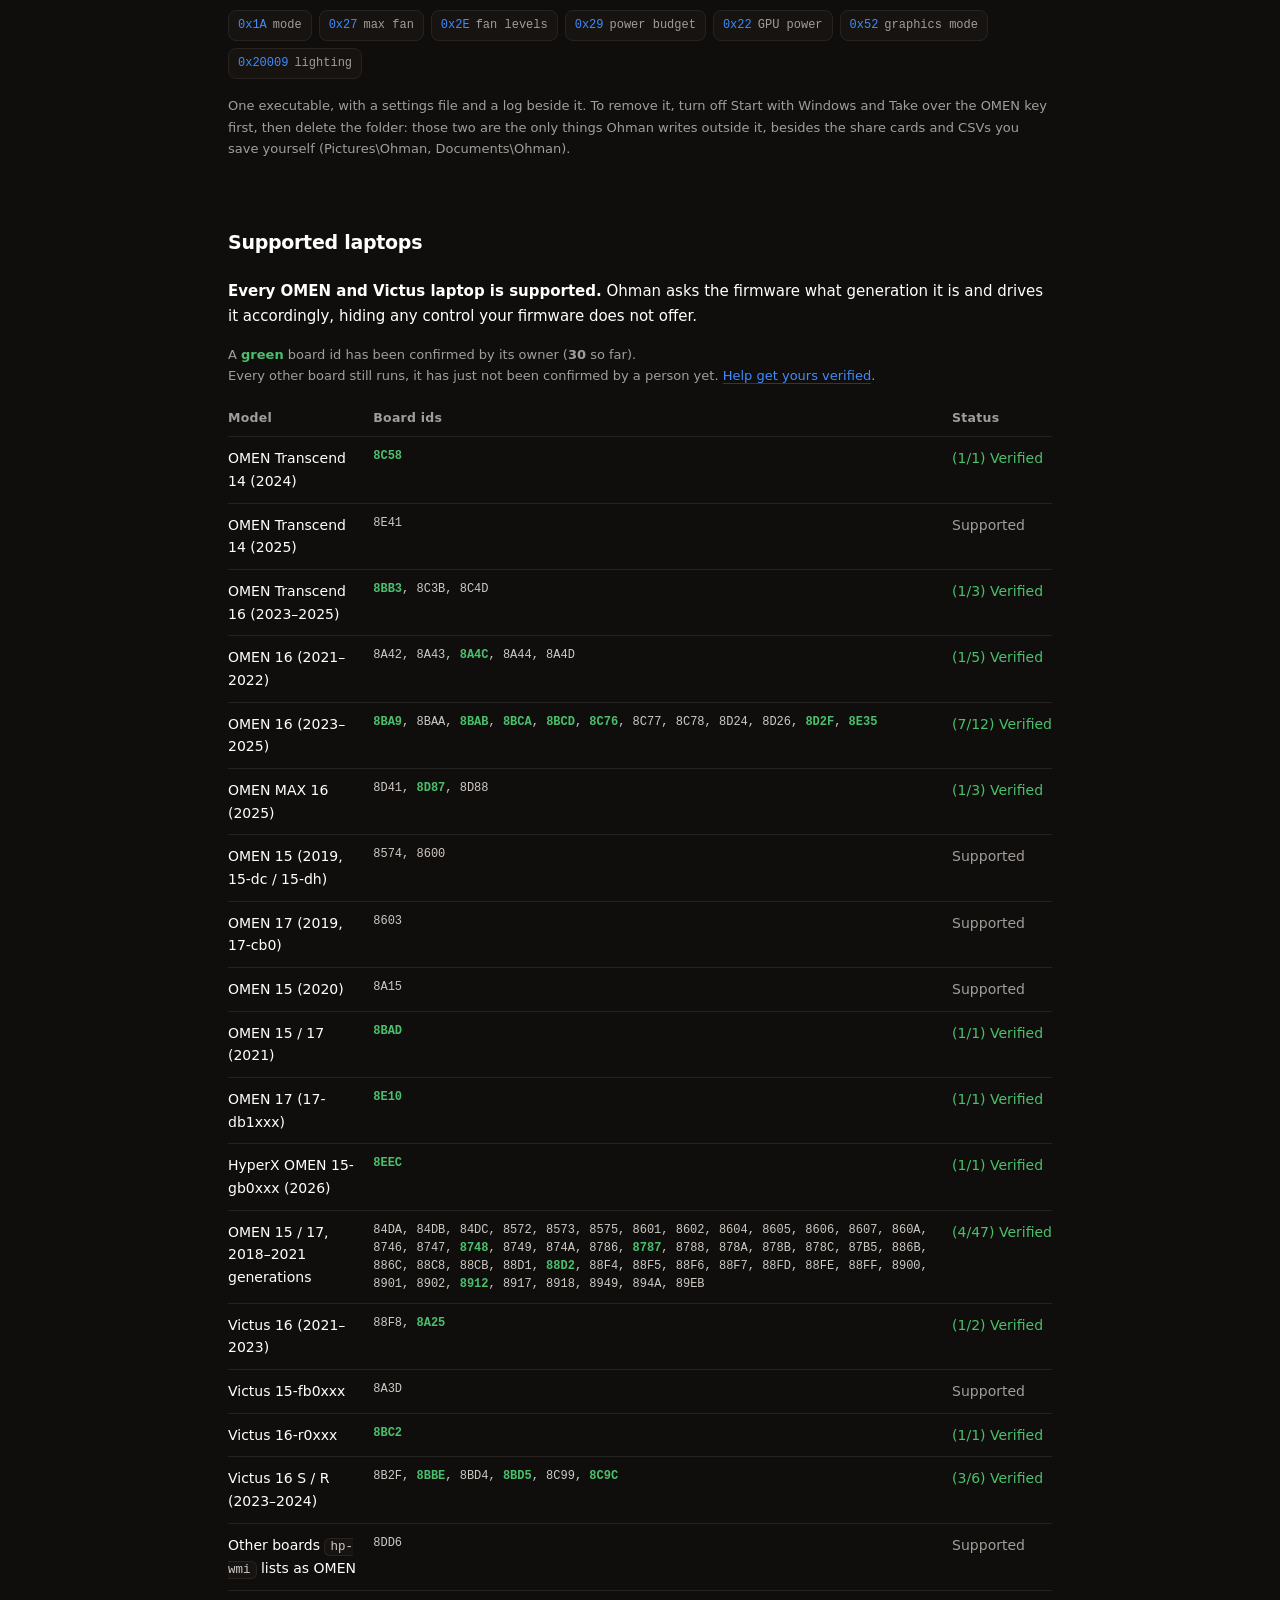
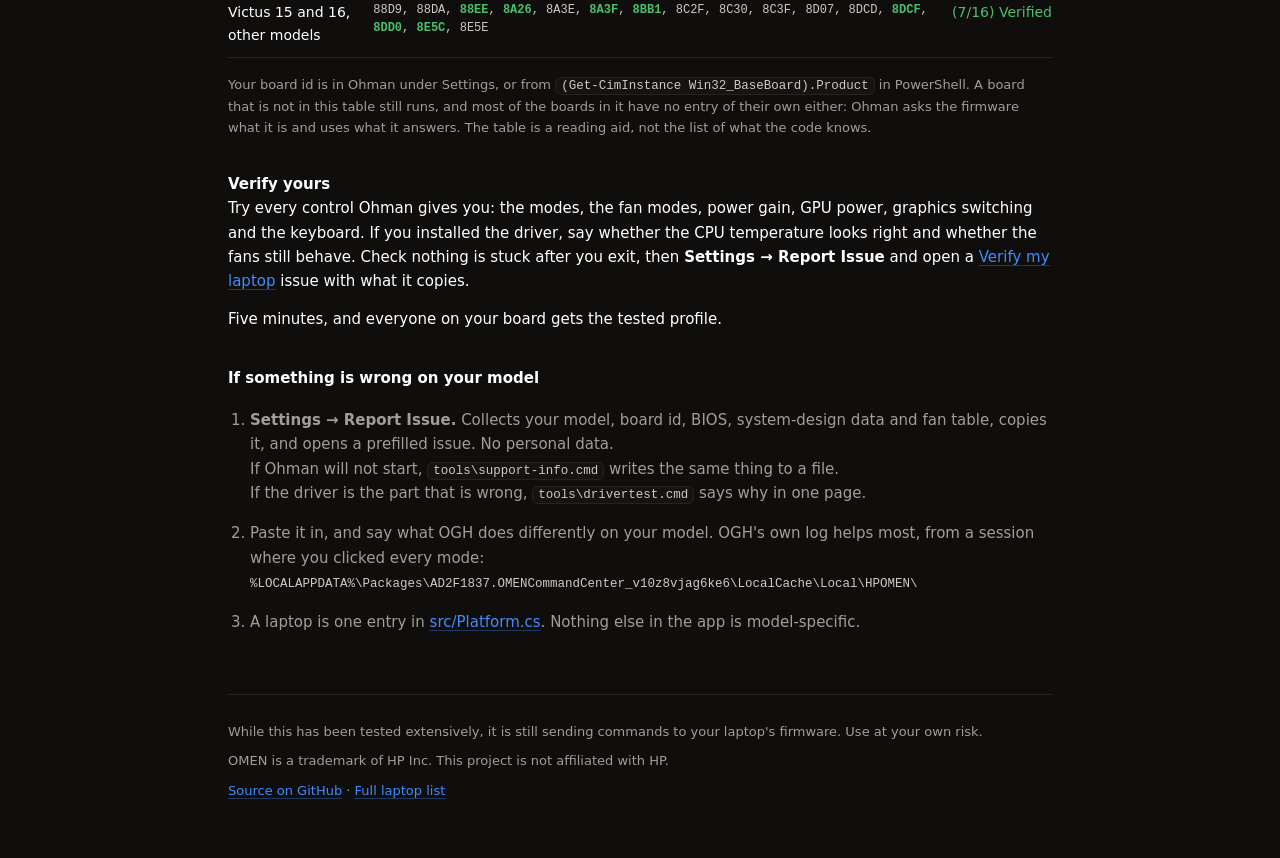
==== commit a0c4820a: "README and site: the hero and the page screenshots from 1.3.4, with the new benchmark page" ====
--- a/docs/index.html
+++ b/docs/index.html
@@ -365,18 +365,18 @@
       <div class="strip-track">
         <img src="home.png" width="920" height="1082" alt="The Home page: modes, live temperatures and fan speeds, power gain and a lighting preview.">
         <img src="fans.png" width="920" height="1208" alt="The Fans page: Auto, Max, Curve and Manual, with a draggable seven-point curve.">
-        <img src="keyboard.png" width="1400" height="1038" alt="The Keyboard page: the board in its real zone colours, with hue and shade strips.">
-        <img src="bench.png" width="920" height="1298" alt="The Benchmark page: a finished run with its FPS graph, frame times, temperatures, power and fans.">
+        <img src="keyboard.png" width="1400" height="1054" alt="The Keyboard page: the board in its real zone colours, with hue and shade strips.">
+        <img src="bench.png" width="920" height="1122" alt="The Benchmark page: a finished run, its FPS beside the runs before it, the FPS graph and frame times, temperatures, power and fans.">
         <img src="settings.png" width="920" height="1280" alt="The Settings page: the OMEN key, power, display and app sections.">
         <img src="home.png" width="920" height="1082" alt="" aria-hidden="true">
         <img src="fans.png" width="920" height="1208" alt="" aria-hidden="true">
-        <img src="keyboard.png" width="1400" height="1038" alt="" aria-hidden="true">
-        <img src="bench.png" width="920" height="1298" alt="" aria-hidden="true">
+        <img src="keyboard.png" width="1400" height="1054" alt="" aria-hidden="true">
+        <img src="bench.png" width="920" height="1122" alt="" aria-hidden="true">
         <img src="settings.png" width="920" height="1280" alt="" aria-hidden="true">
         <img src="home.png" width="920" height="1082" alt="" aria-hidden="true">
         <img src="fans.png" width="920" height="1208" alt="" aria-hidden="true">
-        <img src="keyboard.png" width="1400" height="1038" alt="" aria-hidden="true">
-        <img src="bench.png" width="920" height="1298" alt="" aria-hidden="true">
+        <img src="keyboard.png" width="1400" height="1054" alt="" aria-hidden="true">
+        <img src="bench.png" width="920" height="1122" alt="" aria-hidden="true">
         <img src="settings.png" width="920" height="1280" alt="" aria-hidden="true">
       </div>
     </div>
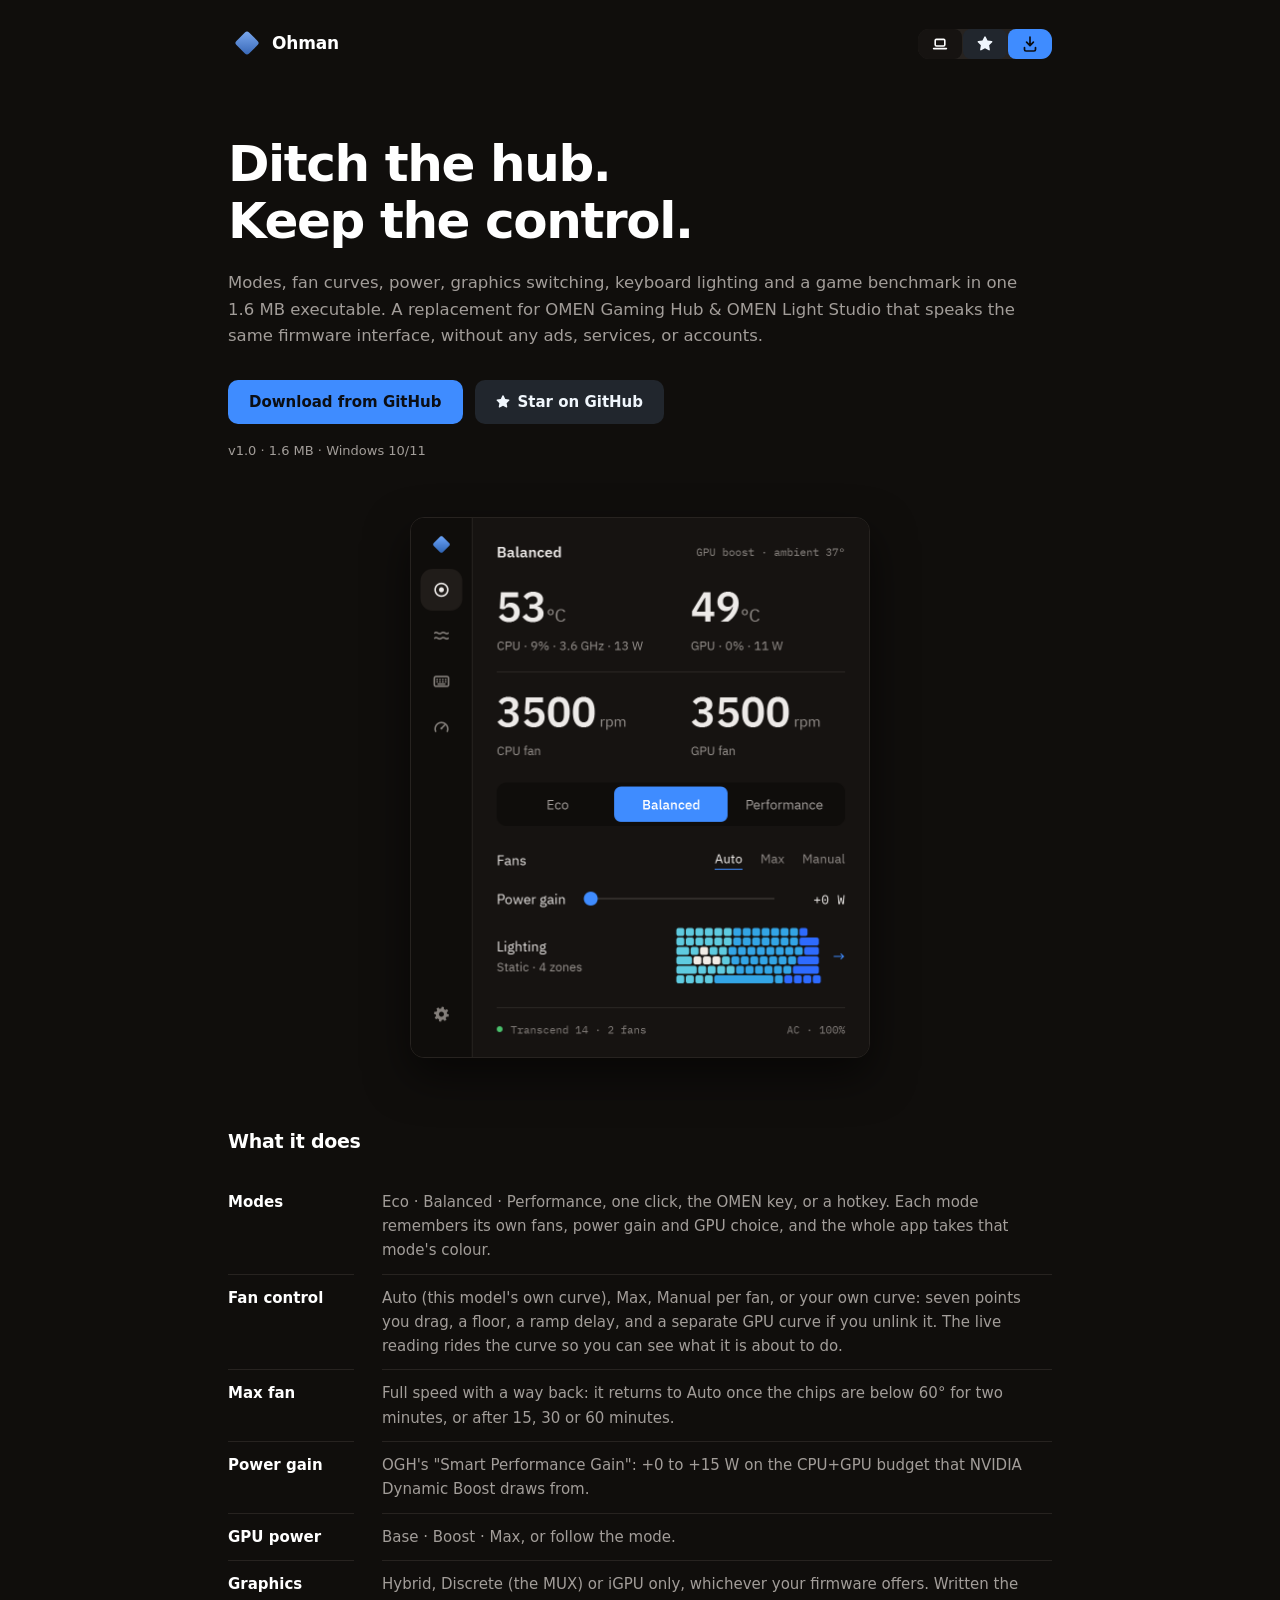
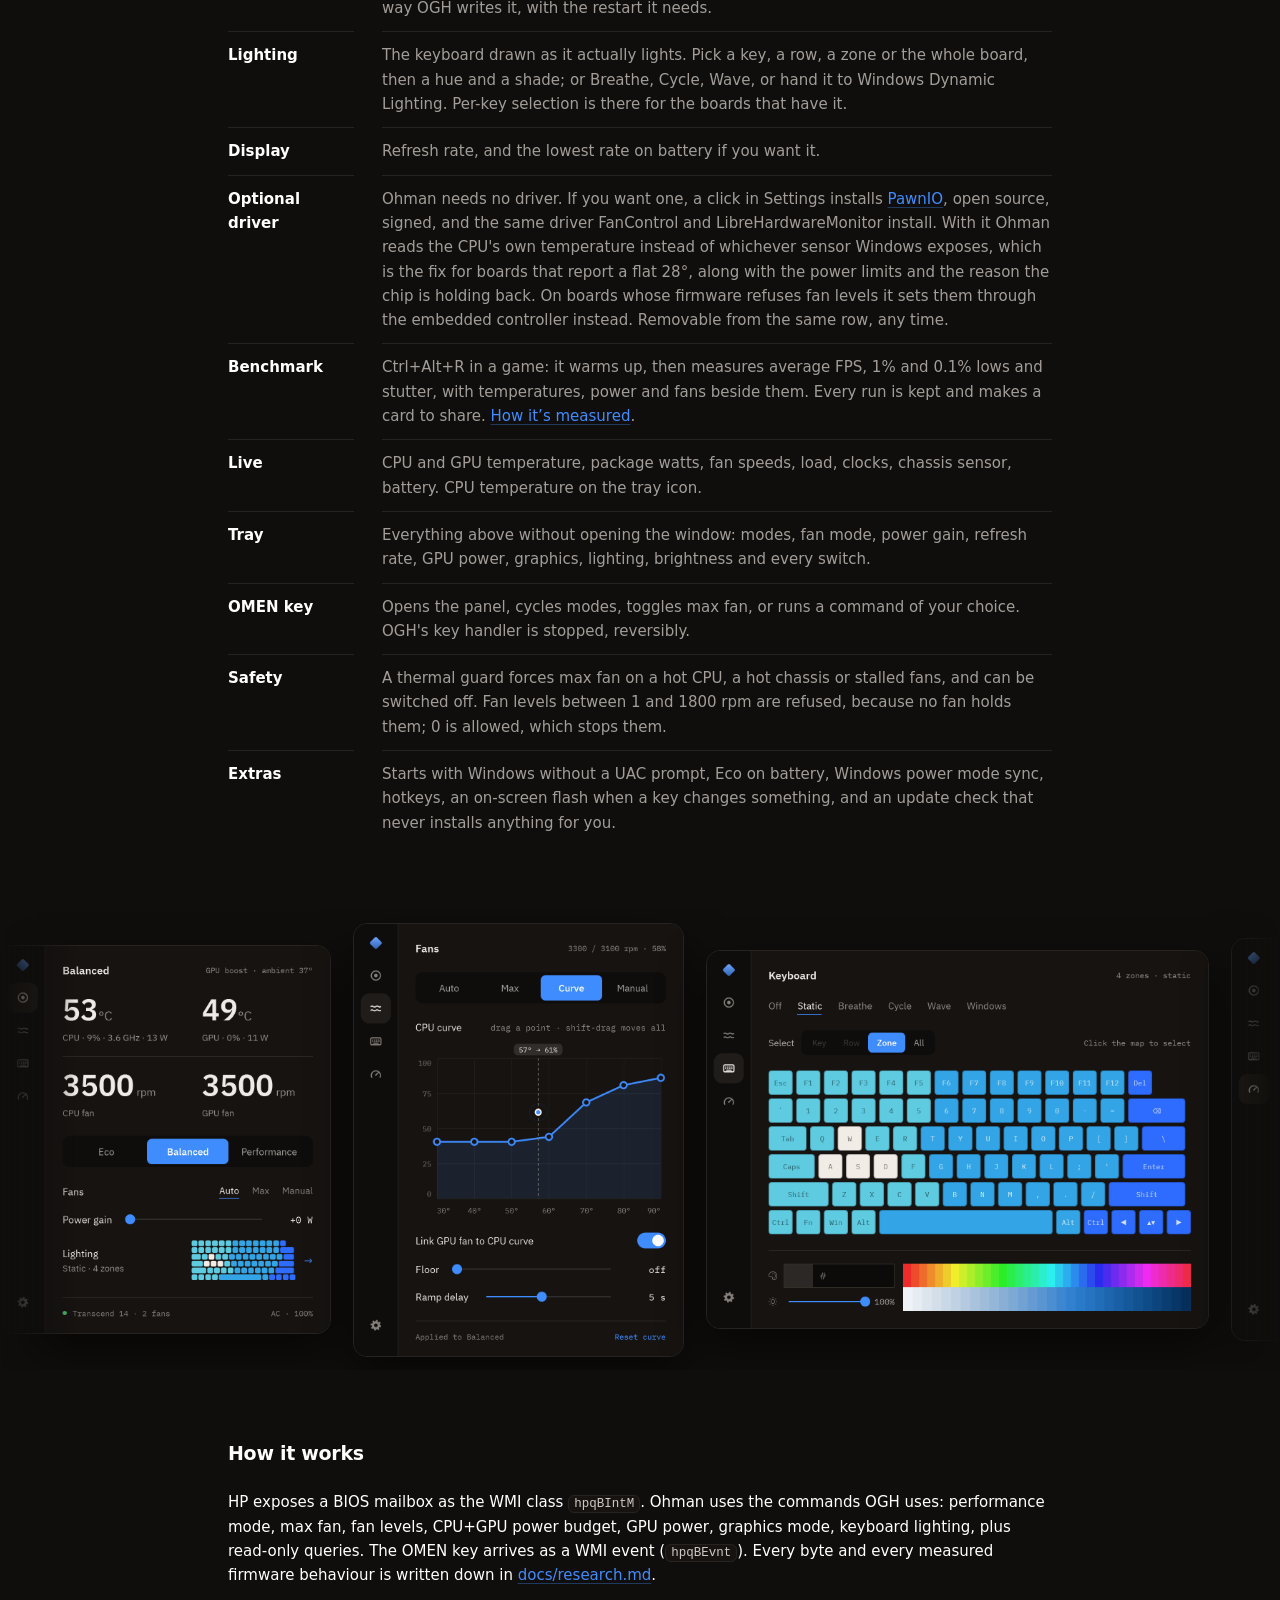
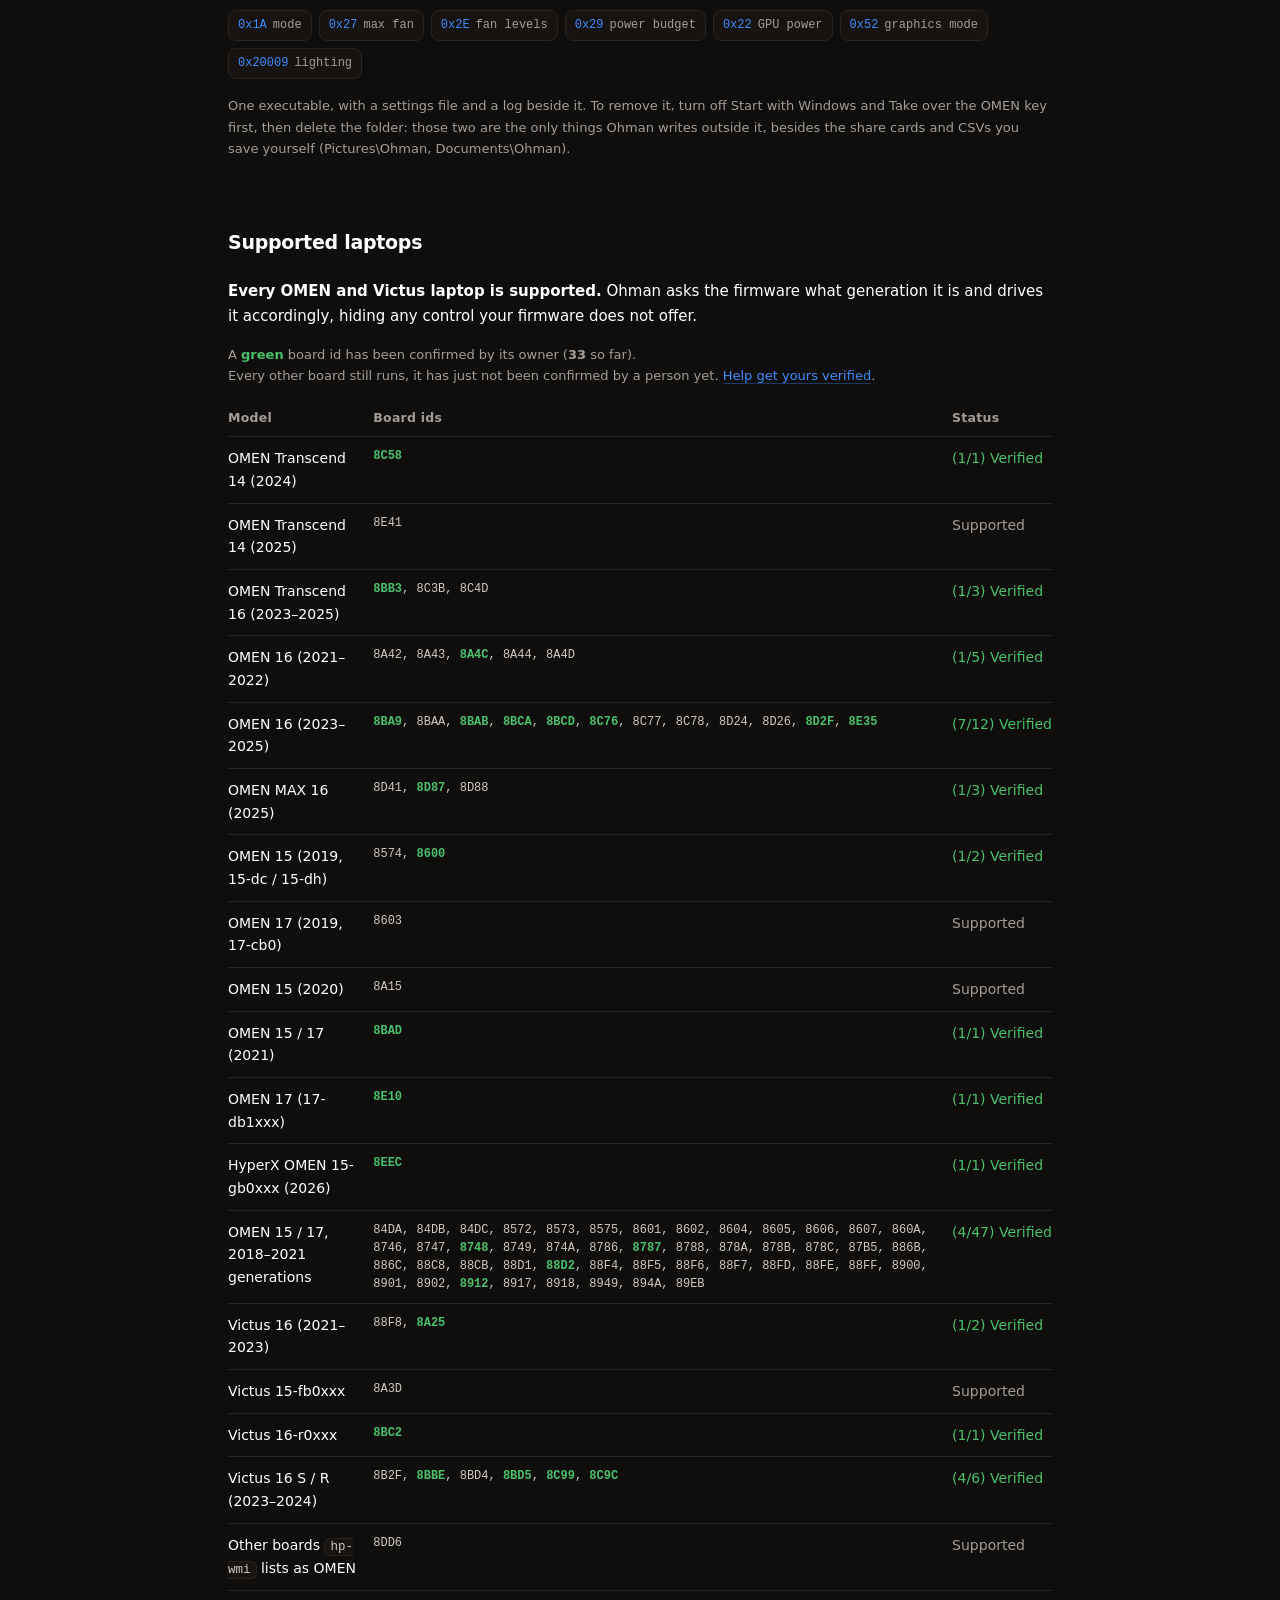
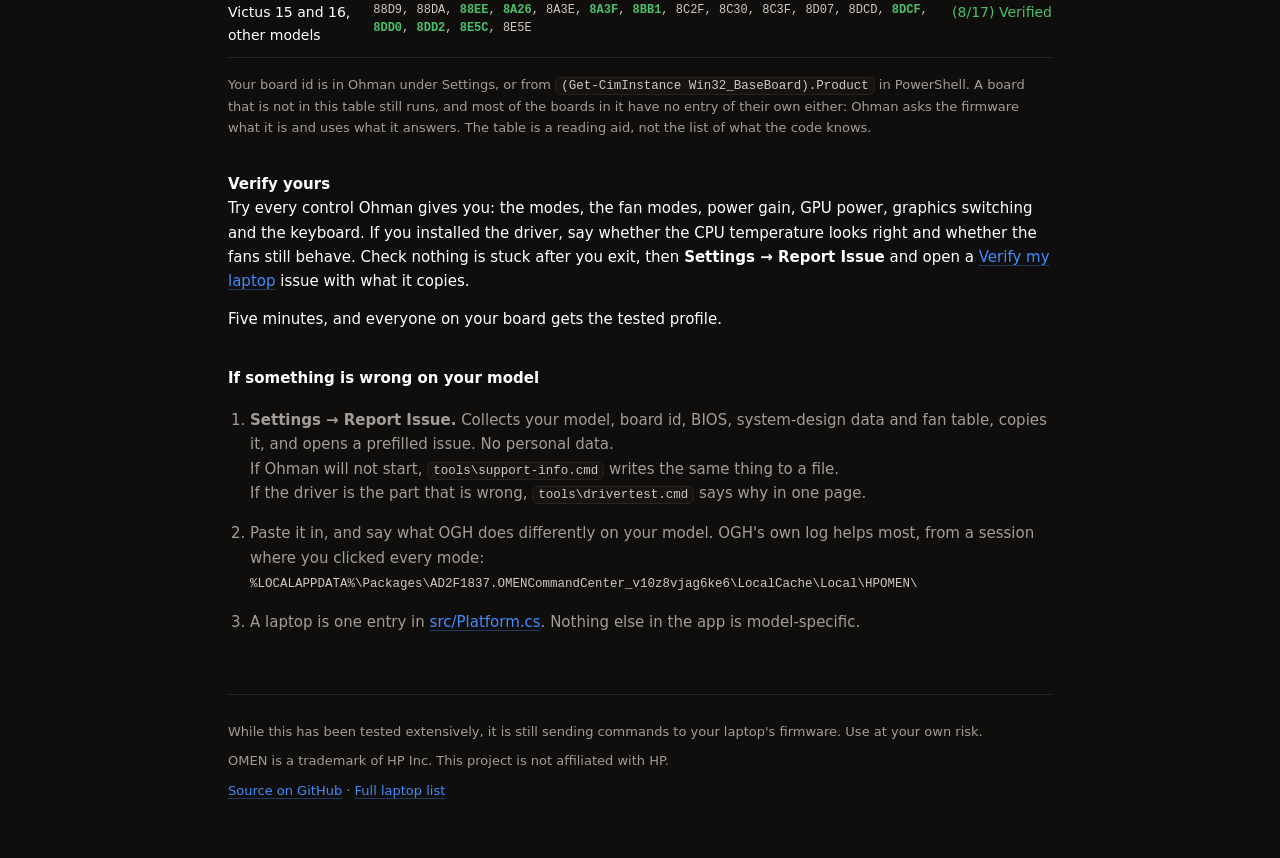
==== commit 4e1d4cc4: "Sweep 5: one toast per failure, refresh retried, the guard follows the curve, reports say more; 8C99" ====
--- a/docs/index.html
+++ b/docs/index.html
@@ -404,7 +404,7 @@
       drives it accordingly, hiding any control your firmware does not offer.</p>
 
 
-      <p class="note">A <b class="v">green</b> board id has been confirmed by its owner (<b id="nverified">30</b> so far).<br>
+      <p class="note">A <b class="v">green</b> board id has been confirmed by its owner (<b id="nverified">33</b> so far).<br>
       Every other board still runs, it has just not been
       confirmed by a person yet. <a href="#verify">Help get yours verified</a>.</p>
 
@@ -418,7 +418,7 @@
         <tr><td>OMEN 16 (2021&ndash;2022)</td><td class="ids">8A42, 8A43, <b class="v">8A4C</b>, 8A44, 8A4D</td><td class="st v">(1/5) Verified</td></tr>
         <tr><td>OMEN 16 (2023&ndash;2025)</td><td class="ids"><b class="v">8BA9</b>, 8BAA, <b class="v">8BAB</b>, <b class="v">8BCA</b>, <b class="v">8BCD</b>, <b class="v">8C76</b>, 8C77, 8C78, 8D24, 8D26, <b class="v">8D2F</b>, <b class="v">8E35</b></td><td class="st v">(7/12) Verified</td></tr>
         <tr><td>OMEN MAX 16 (2025)</td><td class="ids">8D41, <b class="v">8D87</b>, 8D88</td><td class="st v">(1/3) Verified</td></tr>
-        <tr><td>OMEN 15 (2019, 15-dc / 15-dh)</td><td class="ids">8574, 8600</td><td class="st">Supported</td></tr>
+        <tr><td>OMEN 15 (2019, 15-dc / 15-dh)</td><td class="ids">8574, <b class="v">8600</b></td><td class="st v">(1/2) Verified</td></tr>
         <tr><td>OMEN 17 (2019, 17-cb0)</td><td class="ids">8603</td><td class="st">Supported</td></tr>
         <tr><td>OMEN 15 (2020)</td><td class="ids">8A15</td><td class="st">Supported</td></tr>
         <tr><td>OMEN 15 / 17 (2021)</td><td class="ids"><b class="v">8BAD</b></td><td class="st v">(1/1) Verified</td></tr>
@@ -428,9 +428,9 @@
         <tr><td>Victus 16 (2021&ndash;2023)</td><td class="ids">88F8, <b class="v">8A25</b></td><td class="st v">(1/2) Verified</td></tr>
         <tr><td>Victus 15-fb0xxx</td><td class="ids">8A3D</td><td class="st">Supported</td></tr>
         <tr><td>Victus 16-r0xxx</td><td class="ids"><b class="v">8BC2</b></td><td class="st v">(1/1) Verified</td></tr>
-        <tr><td>Victus 16 S / R (2023&ndash;2024)</td><td class="ids">8B2F, <b class="v">8BBE</b>, 8BD4, <b class="v">8BD5</b>, 8C99, <b class="v">8C9C</b></td><td class="st v">(3/6) Verified</td></tr>
+        <tr><td>Victus 16 S / R (2023&ndash;2024)</td><td class="ids">8B2F, <b class="v">8BBE</b>, 8BD4, <b class="v">8BD5</b>, <b class="v">8C99</b>, <b class="v">8C9C</b></td><td class="st v">(4/6) Verified</td></tr>
         <tr><td>Other boards <code>hp-wmi</code> lists as OMEN</td><td class="ids">8DD6</td><td class="st">Supported</td></tr>
-        <tr><td>Victus 15 and 16, other models</td><td class="ids">88D9, 88DA, <b class="v">88EE</b>, <b class="v">8A26</b>, 8A3E, <b class="v">8A3F</b>, <b class="v">8BB1</b>, 8C2F, 8C30, 8C3F, 8D07, 8DCD, <b class="v">8DCF</b>, <b class="v">8DD0</b>, <b class="v">8E5C</b>, 8E5E</td><td class="st v">(7/16) Verified</td></tr>
+        <tr><td>Victus 15 and 16, other models</td><td class="ids">88D9, 88DA, <b class="v">88EE</b>, <b class="v">8A26</b>, 8A3E, <b class="v">8A3F</b>, <b class="v">8BB1</b>, 8C2F, 8C30, 8C3F, 8D07, 8DCD, <b class="v">8DCF</b>, <b class="v">8DD0</b>, <b class="v">8DD2</b>, <b class="v">8E5C</b>, 8E5E</td><td class="st v">(8/17) Verified</td></tr>
         </tbody>
       </table>
       </div>
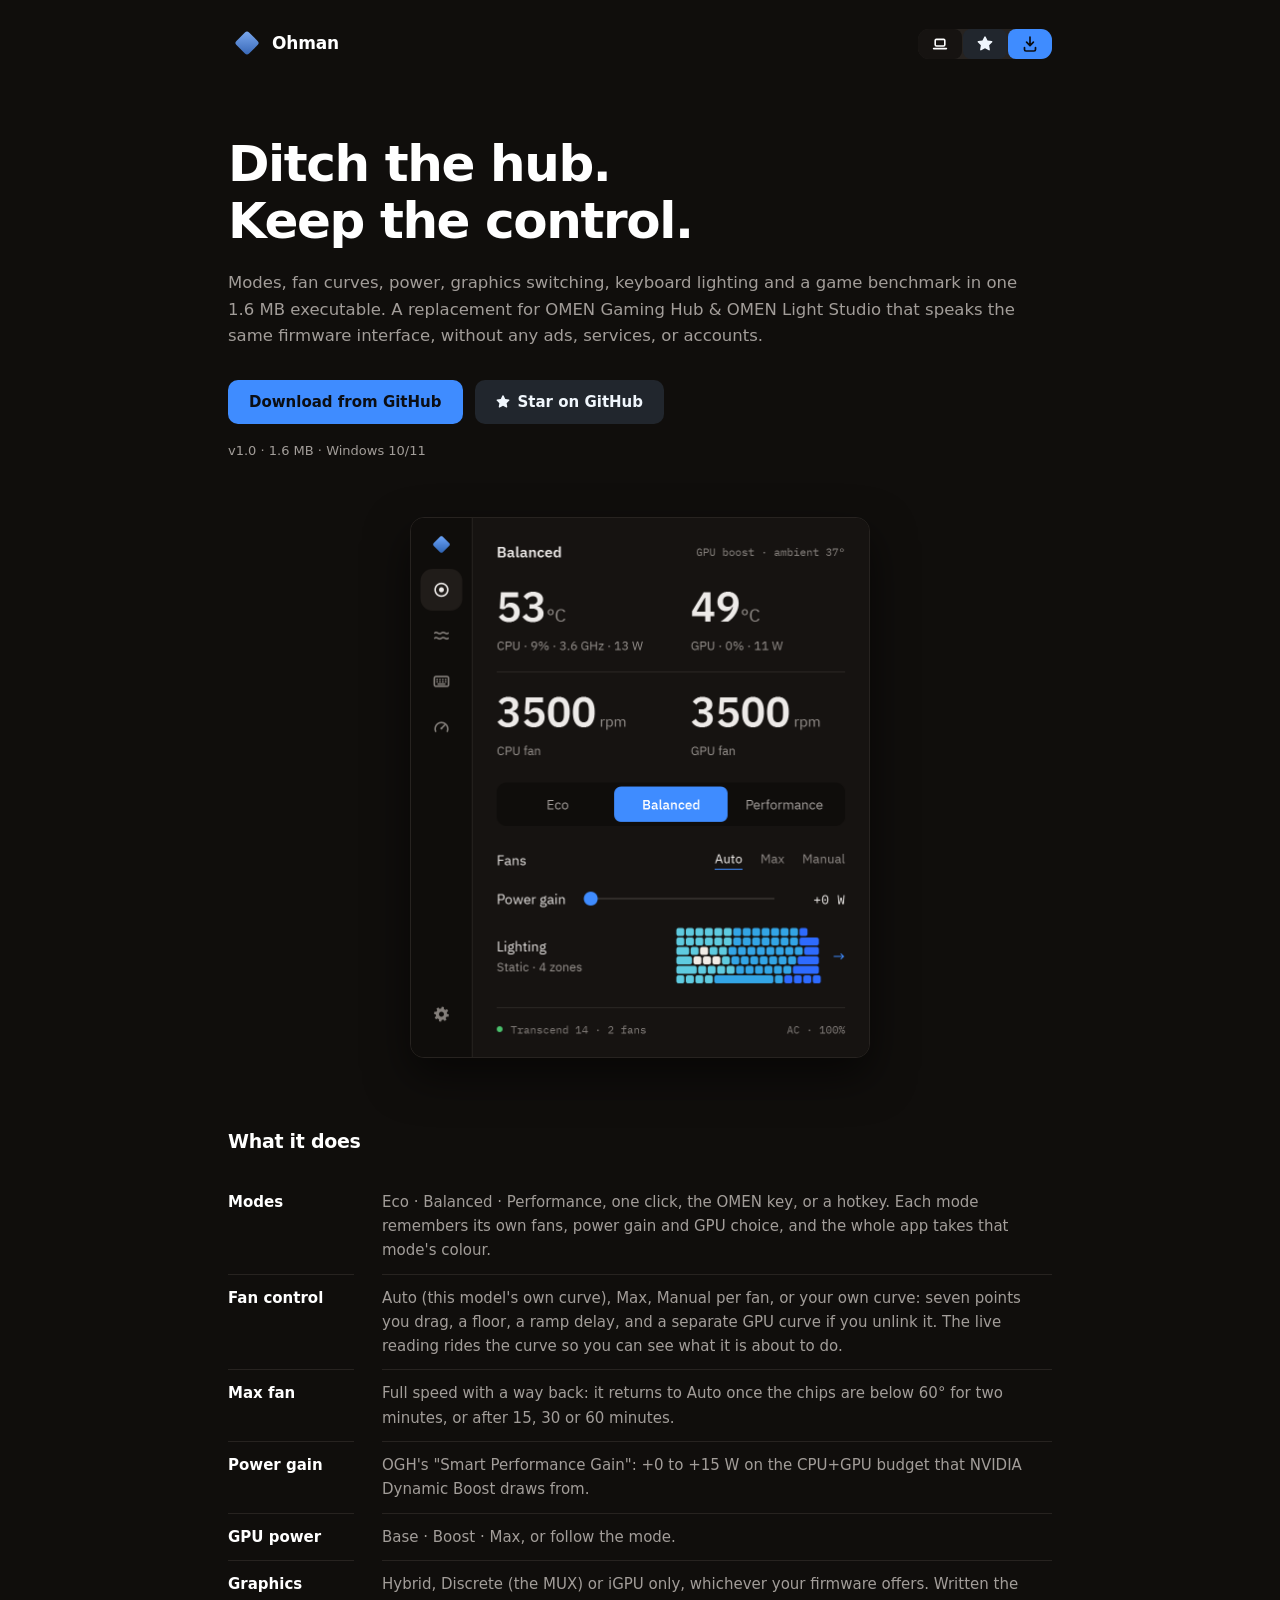
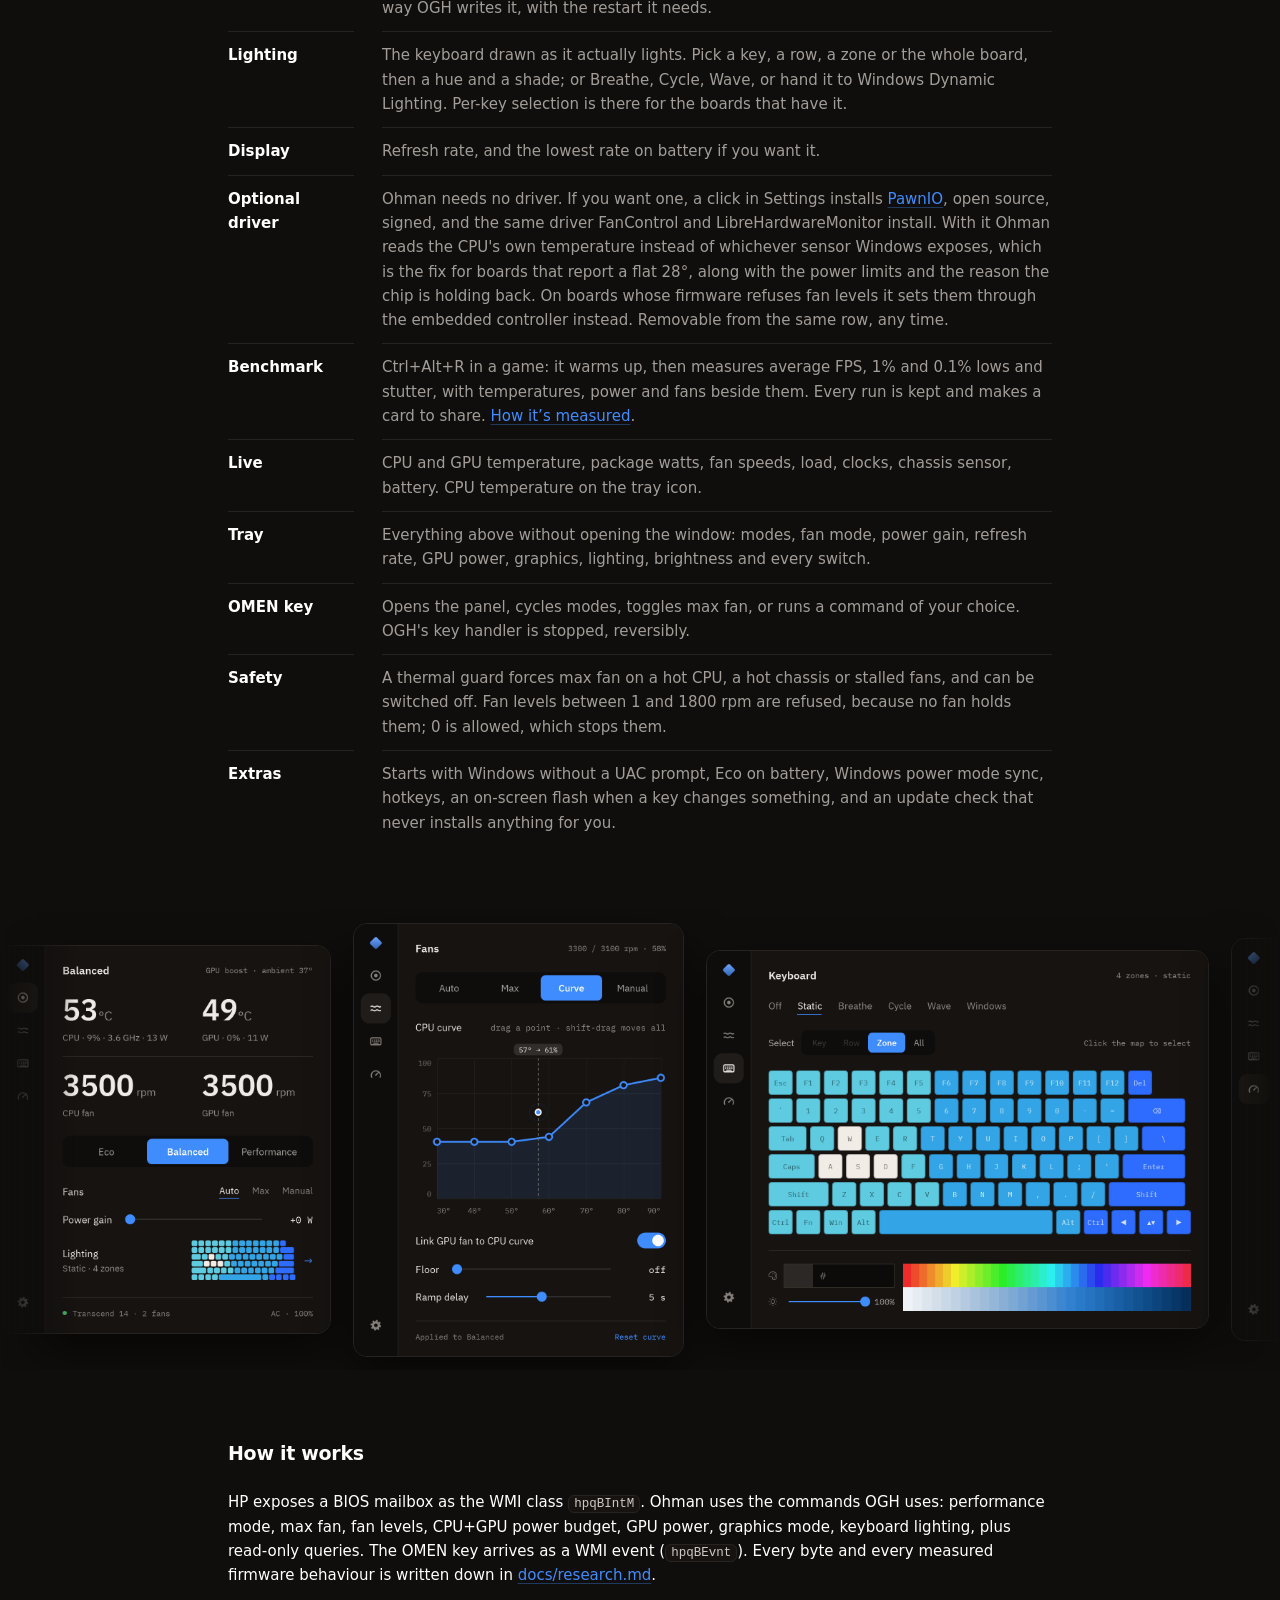
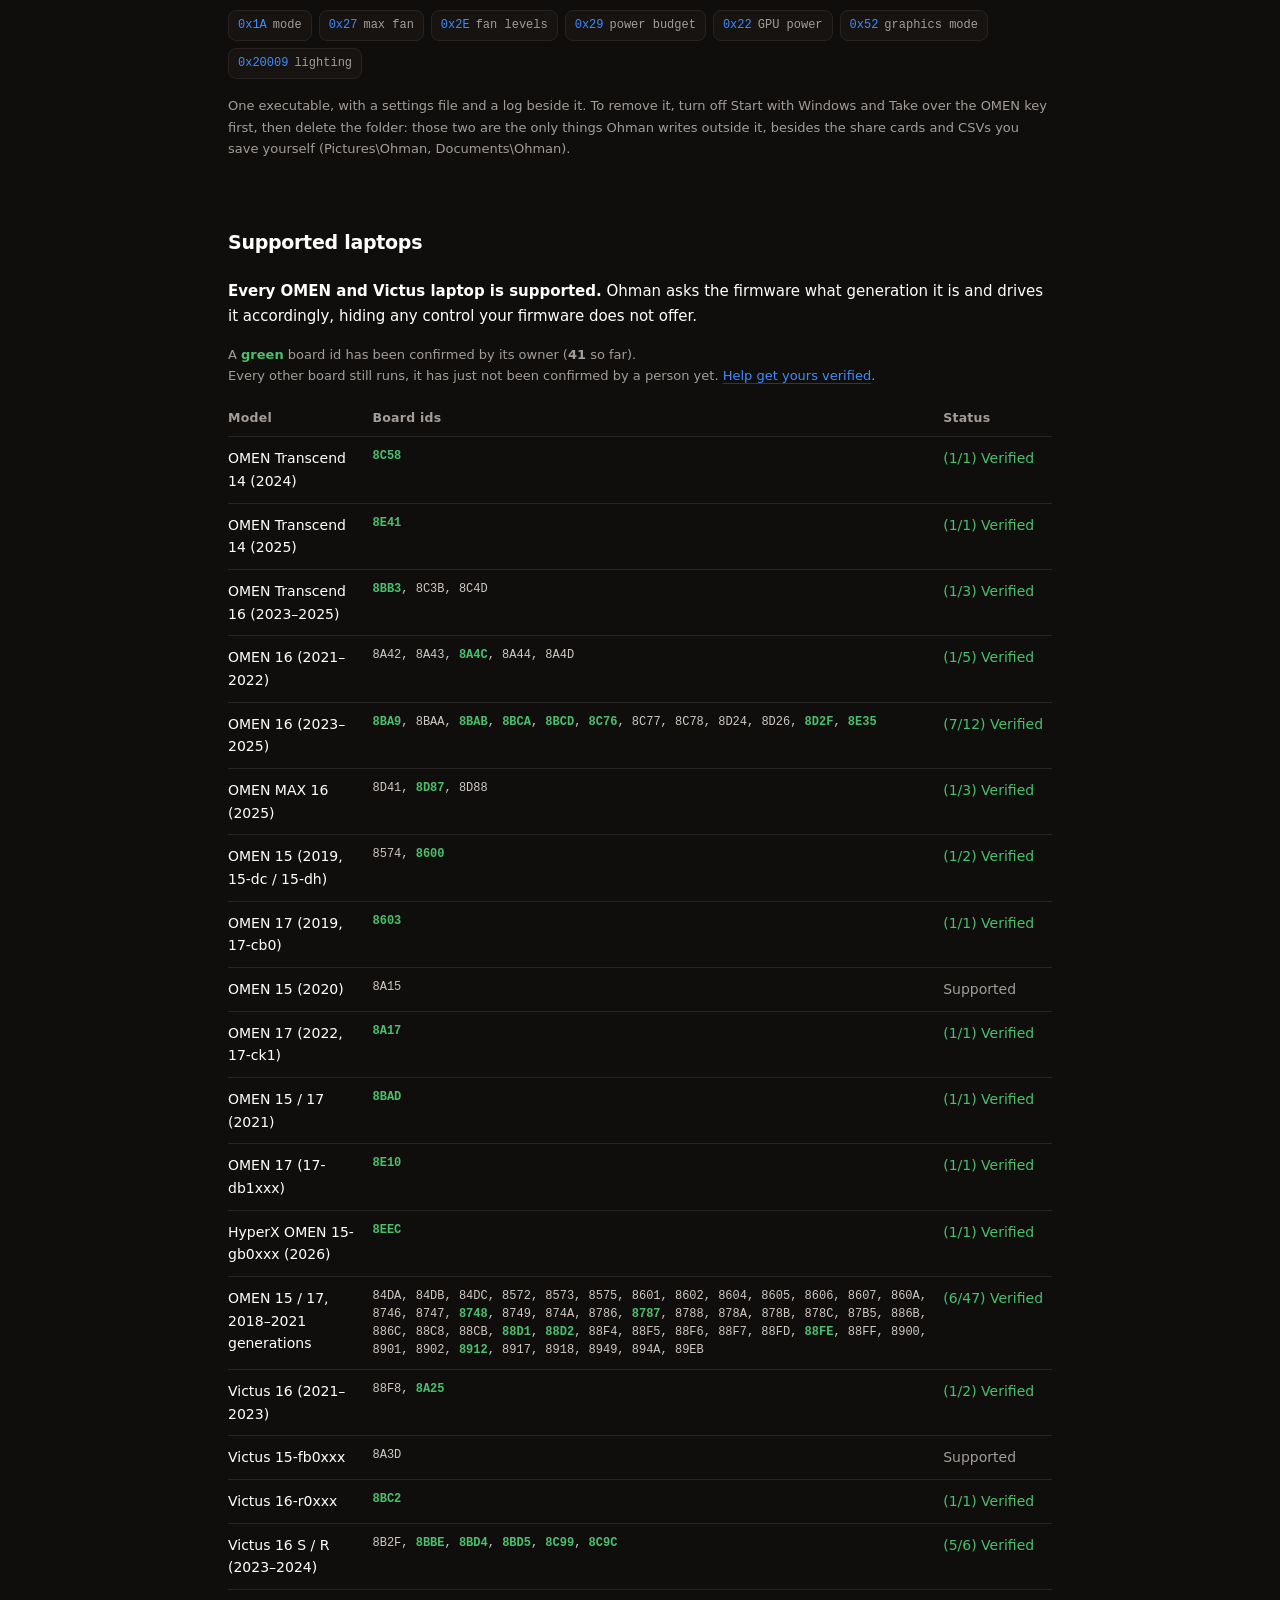
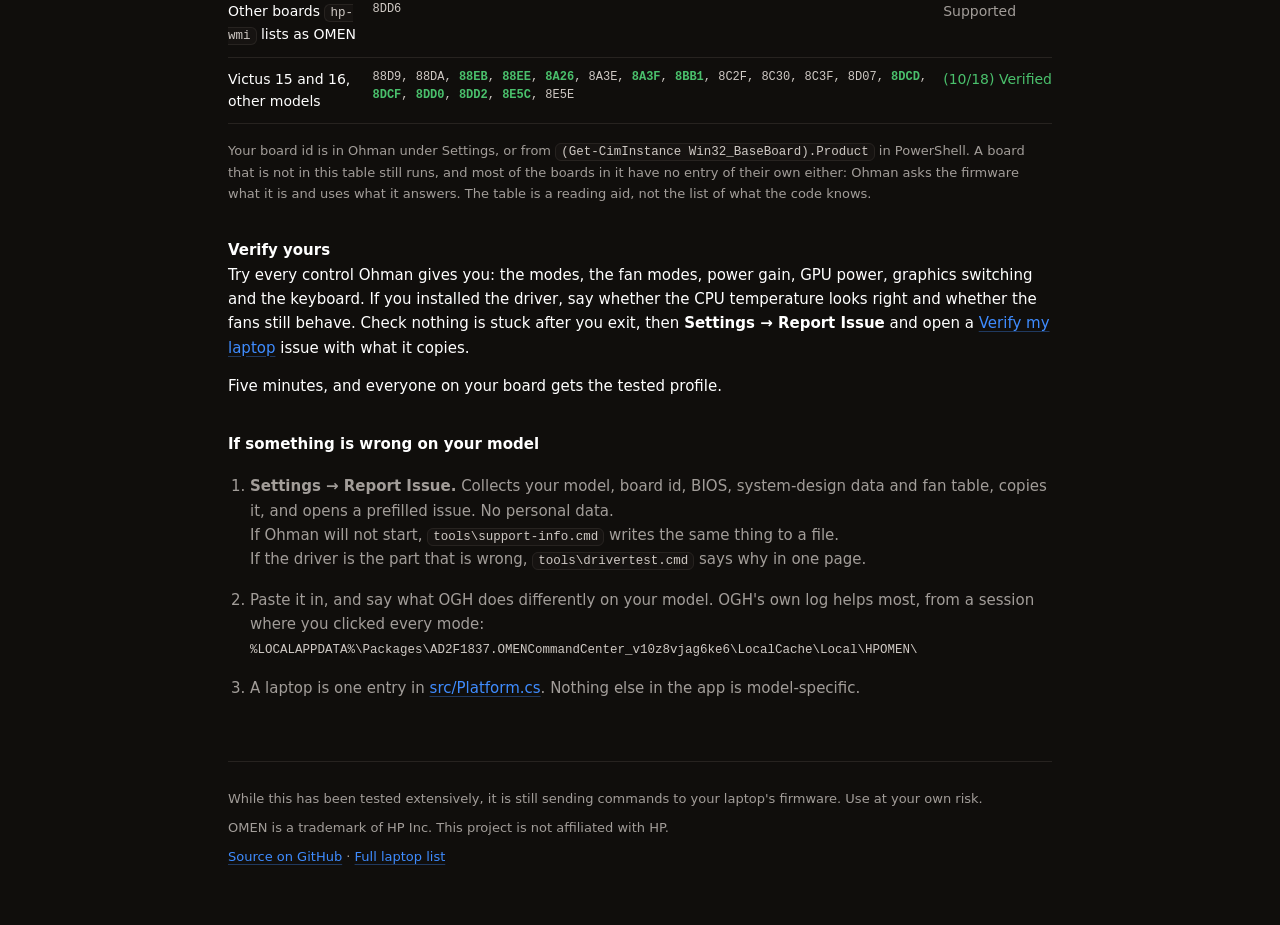
==== commit 8cc48e07: "Sweep 6: max fan stays on until it is turned off, a thermal zone that never moves is not the CPU (#1" ====
--- a/docs/index.html
+++ b/docs/index.html
@@ -404,7 +404,7 @@
       drives it accordingly, hiding any control your firmware does not offer.</p>
 
 
-      <p class="note">A <b class="v">green</b> board id has been confirmed by its owner (<b id="nverified">33</b> so far).<br>
+      <p class="note">A <b class="v">green</b> board id has been confirmed by its owner (<b id="nverified">41</b> so far).<br>
       Every other board still runs, it has just not been
       confirmed by a person yet. <a href="#verify">Help get yours verified</a>.</p>
 
@@ -413,24 +413,25 @@
         <thead><tr><th>Model</th><th>Board ids</th><th class="st">Status</th></tr></thead>
         <tbody>
         <tr><td>OMEN Transcend 14 (2024)</td><td class="ids"><b class="v">8C58</b></td><td class="st v">(1/1) Verified</td></tr>
-        <tr><td>OMEN Transcend 14 (2025)</td><td class="ids">8E41</td><td class="st">Supported</td></tr>
+        <tr><td>OMEN Transcend 14 (2025)</td><td class="ids"><b class="v">8E41</b></td><td class="st v">(1/1) Verified</td></tr>
         <tr><td>OMEN Transcend 16 (2023&ndash;2025)</td><td class="ids"><b class="v">8BB3</b>, 8C3B, 8C4D</td><td class="st v">(1/3) Verified</td></tr>
         <tr><td>OMEN 16 (2021&ndash;2022)</td><td class="ids">8A42, 8A43, <b class="v">8A4C</b>, 8A44, 8A4D</td><td class="st v">(1/5) Verified</td></tr>
         <tr><td>OMEN 16 (2023&ndash;2025)</td><td class="ids"><b class="v">8BA9</b>, 8BAA, <b class="v">8BAB</b>, <b class="v">8BCA</b>, <b class="v">8BCD</b>, <b class="v">8C76</b>, 8C77, 8C78, 8D24, 8D26, <b class="v">8D2F</b>, <b class="v">8E35</b></td><td class="st v">(7/12) Verified</td></tr>
         <tr><td>OMEN MAX 16 (2025)</td><td class="ids">8D41, <b class="v">8D87</b>, 8D88</td><td class="st v">(1/3) Verified</td></tr>
         <tr><td>OMEN 15 (2019, 15-dc / 15-dh)</td><td class="ids">8574, <b class="v">8600</b></td><td class="st v">(1/2) Verified</td></tr>
-        <tr><td>OMEN 17 (2019, 17-cb0)</td><td class="ids">8603</td><td class="st">Supported</td></tr>
+        <tr><td>OMEN 17 (2019, 17-cb0)</td><td class="ids"><b class="v">8603</b></td><td class="st v">(1/1) Verified</td></tr>
         <tr><td>OMEN 15 (2020)</td><td class="ids">8A15</td><td class="st">Supported</td></tr>
+        <tr><td>OMEN 17 (2022, 17-ck1)</td><td class="ids"><b class="v">8A17</b></td><td class="st v">(1/1) Verified</td></tr>
         <tr><td>OMEN 15 / 17 (2021)</td><td class="ids"><b class="v">8BAD</b></td><td class="st v">(1/1) Verified</td></tr>
         <tr><td>OMEN 17 (17-db1xxx)</td><td class="ids"><b class="v">8E10</b></td><td class="st v">(1/1) Verified</td></tr>
         <tr><td>HyperX OMEN 15-gb0xxx (2026)</td><td class="ids"><b class="v">8EEC</b></td><td class="st v">(1/1) Verified</td></tr>
-        <tr><td>OMEN 15 / 17, 2018&ndash;2021 generations</td><td class="ids">84DA, 84DB, 84DC, 8572, 8573, 8575, 8601, 8602, 8604, 8605, 8606, 8607, 860A, 8746, 8747, <b class="v">8748</b>, 8749, 874A, 8786, <b class="v">8787</b>, 8788, 878A, 878B, 878C, 87B5, 886B, 886C, 88C8, 88CB, 88D1, <b class="v">88D2</b>, 88F4, 88F5, 88F6, 88F7, 88FD, 88FE, 88FF, 8900, 8901, 8902, <b class="v">8912</b>, 8917, 8918, 8949, 894A, 89EB</td><td class="st v">(4/47) Verified</td></tr>
+        <tr><td>OMEN 15 / 17, 2018&ndash;2021 generations</td><td class="ids">84DA, 84DB, 84DC, 8572, 8573, 8575, 8601, 8602, 8604, 8605, 8606, 8607, 860A, 8746, 8747, <b class="v">8748</b>, 8749, 874A, 8786, <b class="v">8787</b>, 8788, 878A, 878B, 878C, 87B5, 886B, 886C, 88C8, 88CB, <b class="v">88D1</b>, <b class="v">88D2</b>, 88F4, 88F5, 88F6, 88F7, 88FD, <b class="v">88FE</b>, 88FF, 8900, 8901, 8902, <b class="v">8912</b>, 8917, 8918, 8949, 894A, 89EB</td><td class="st v">(6/47) Verified</td></tr>
         <tr><td>Victus 16 (2021&ndash;2023)</td><td class="ids">88F8, <b class="v">8A25</b></td><td class="st v">(1/2) Verified</td></tr>
         <tr><td>Victus 15-fb0xxx</td><td class="ids">8A3D</td><td class="st">Supported</td></tr>
         <tr><td>Victus 16-r0xxx</td><td class="ids"><b class="v">8BC2</b></td><td class="st v">(1/1) Verified</td></tr>
-        <tr><td>Victus 16 S / R (2023&ndash;2024)</td><td class="ids">8B2F, <b class="v">8BBE</b>, 8BD4, <b class="v">8BD5</b>, <b class="v">8C99</b>, <b class="v">8C9C</b></td><td class="st v">(4/6) Verified</td></tr>
+        <tr><td>Victus 16 S / R (2023&ndash;2024)</td><td class="ids">8B2F, <b class="v">8BBE</b>, <b class="v">8BD4</b>, <b class="v">8BD5</b>, <b class="v">8C99</b>, <b class="v">8C9C</b></td><td class="st v">(5/6) Verified</td></tr>
         <tr><td>Other boards <code>hp-wmi</code> lists as OMEN</td><td class="ids">8DD6</td><td class="st">Supported</td></tr>
-        <tr><td>Victus 15 and 16, other models</td><td class="ids">88D9, 88DA, <b class="v">88EE</b>, <b class="v">8A26</b>, 8A3E, <b class="v">8A3F</b>, <b class="v">8BB1</b>, 8C2F, 8C30, 8C3F, 8D07, 8DCD, <b class="v">8DCF</b>, <b class="v">8DD0</b>, <b class="v">8DD2</b>, <b class="v">8E5C</b>, 8E5E</td><td class="st v">(8/17) Verified</td></tr>
+        <tr><td>Victus 15 and 16, other models</td><td class="ids">88D9, 88DA, <b class="v">88EB</b>, <b class="v">88EE</b>, <b class="v">8A26</b>, 8A3E, <b class="v">8A3F</b>, <b class="v">8BB1</b>, 8C2F, 8C30, 8C3F, 8D07, <b class="v">8DCD</b>, <b class="v">8DCF</b>, <b class="v">8DD0</b>, <b class="v">8DD2</b>, <b class="v">8E5C</b>, 8E5E</td><td class="st v">(10/18) Verified</td></tr>
         </tbody>
       </table>
       </div>
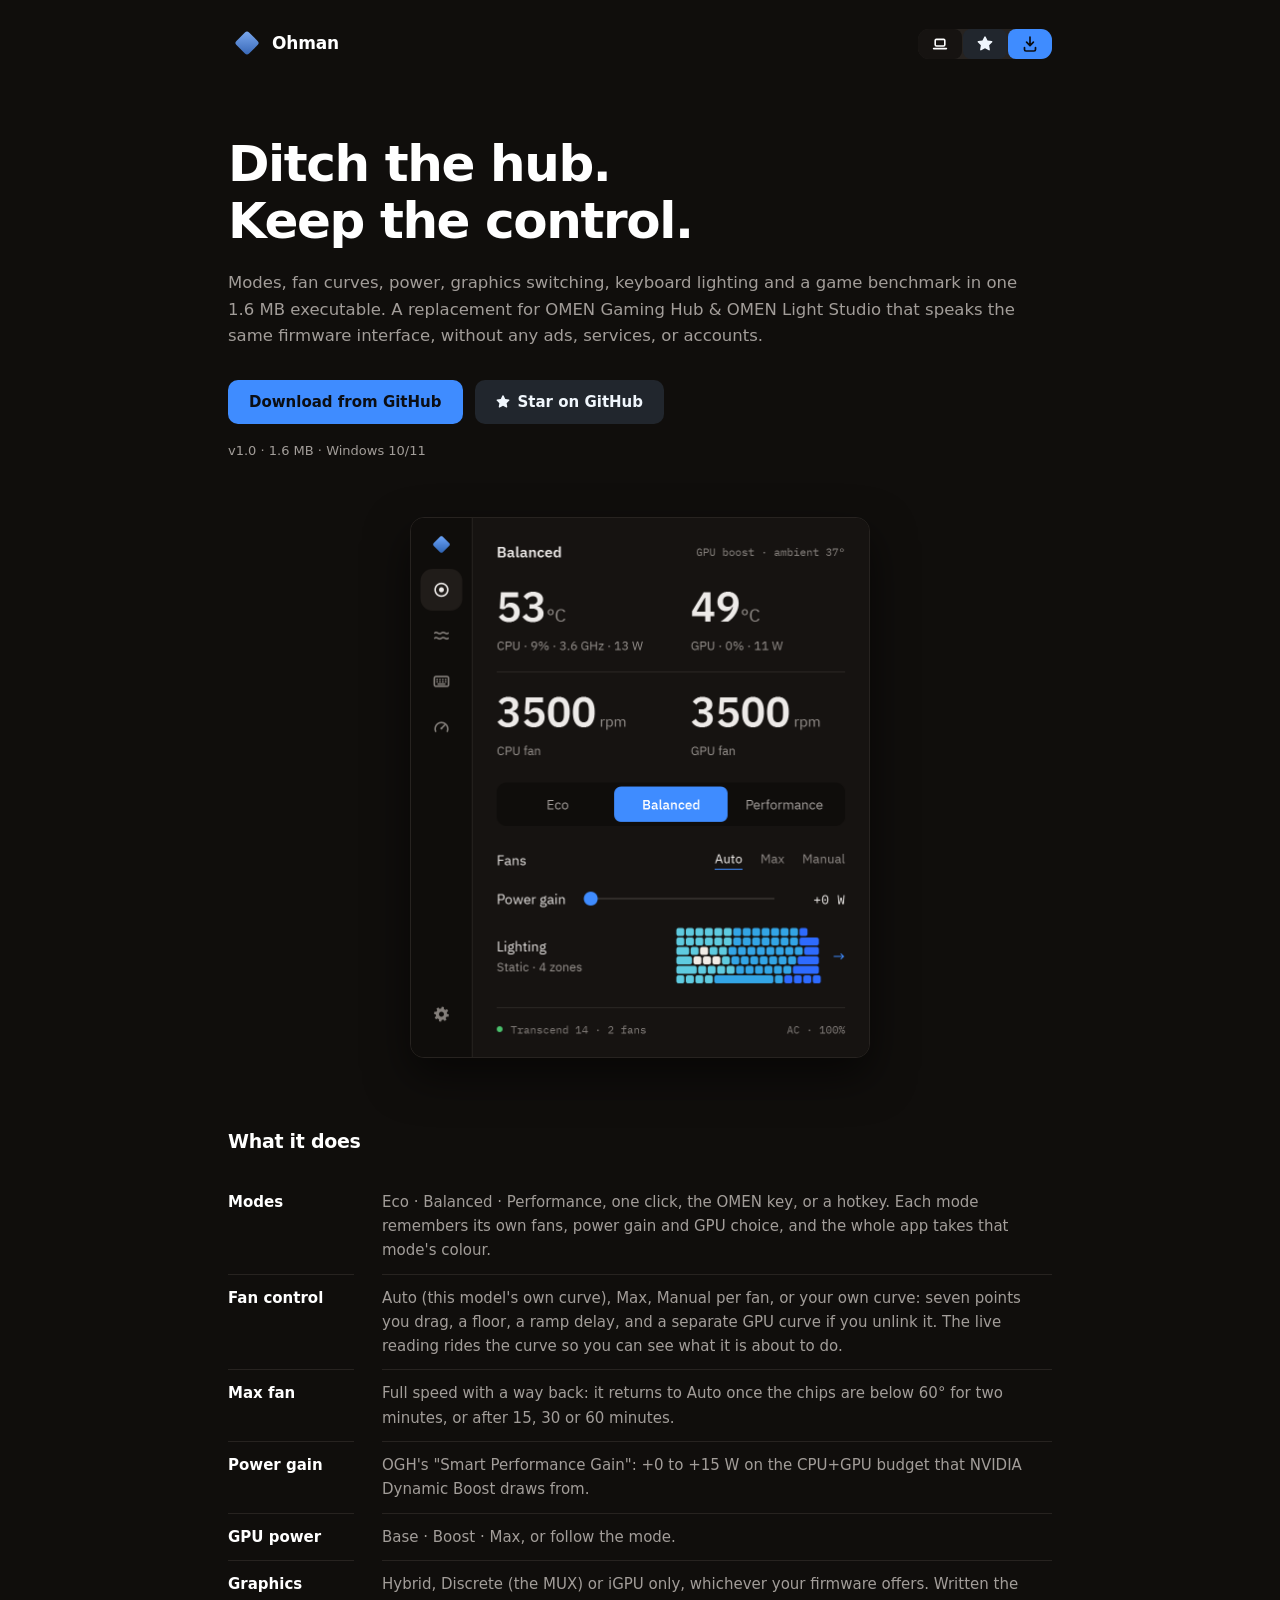
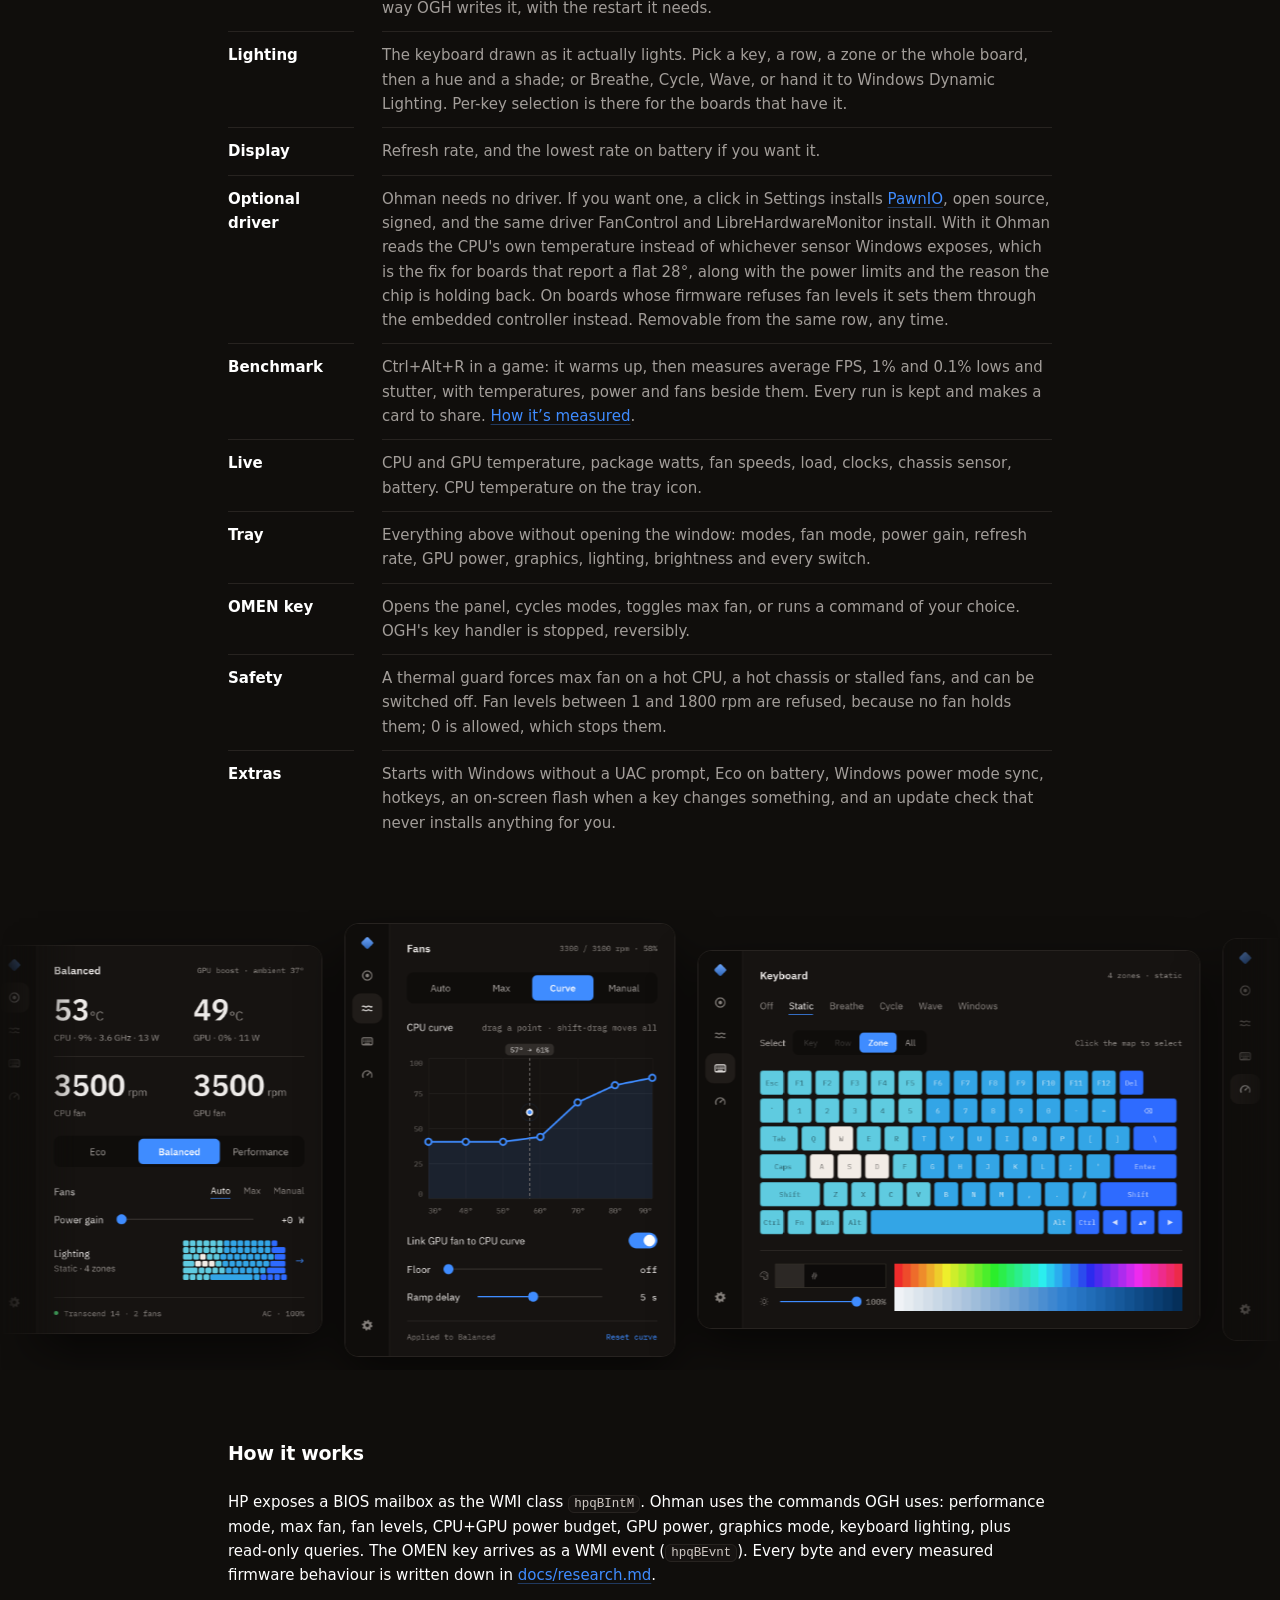
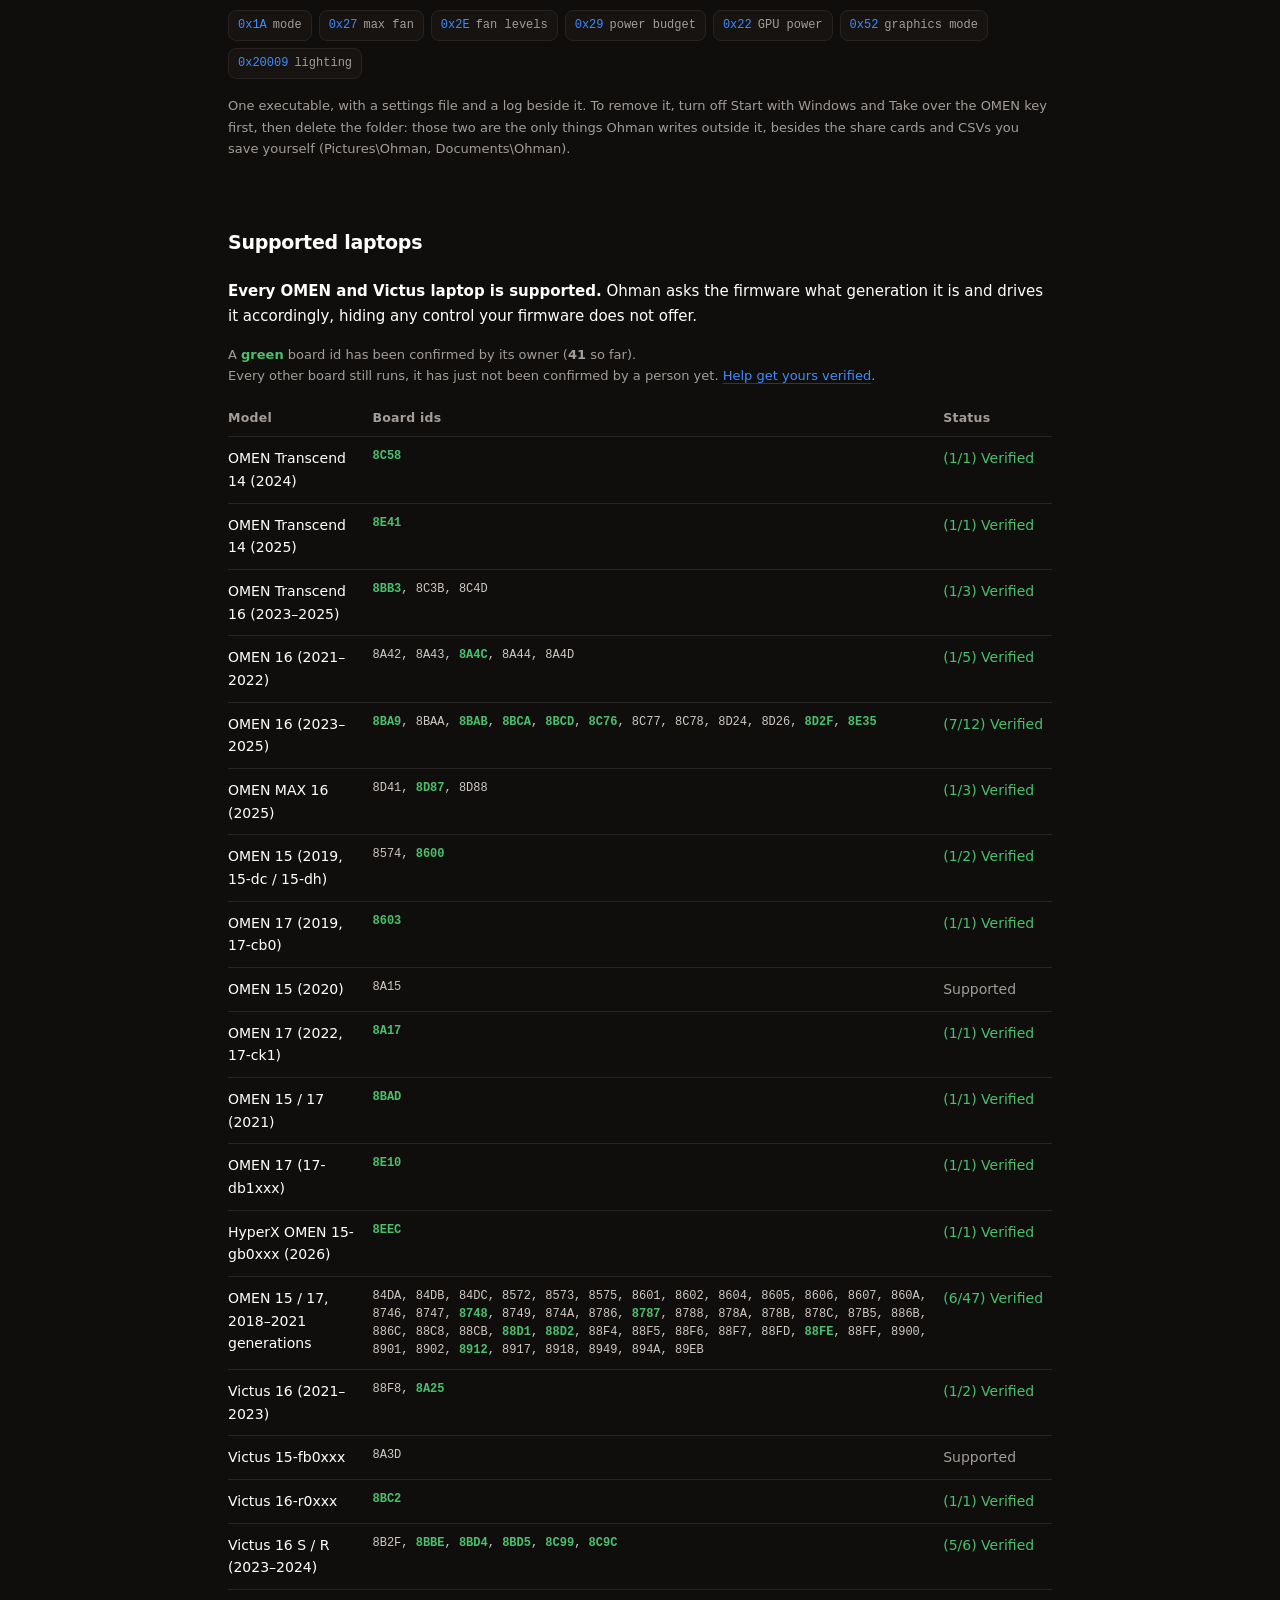
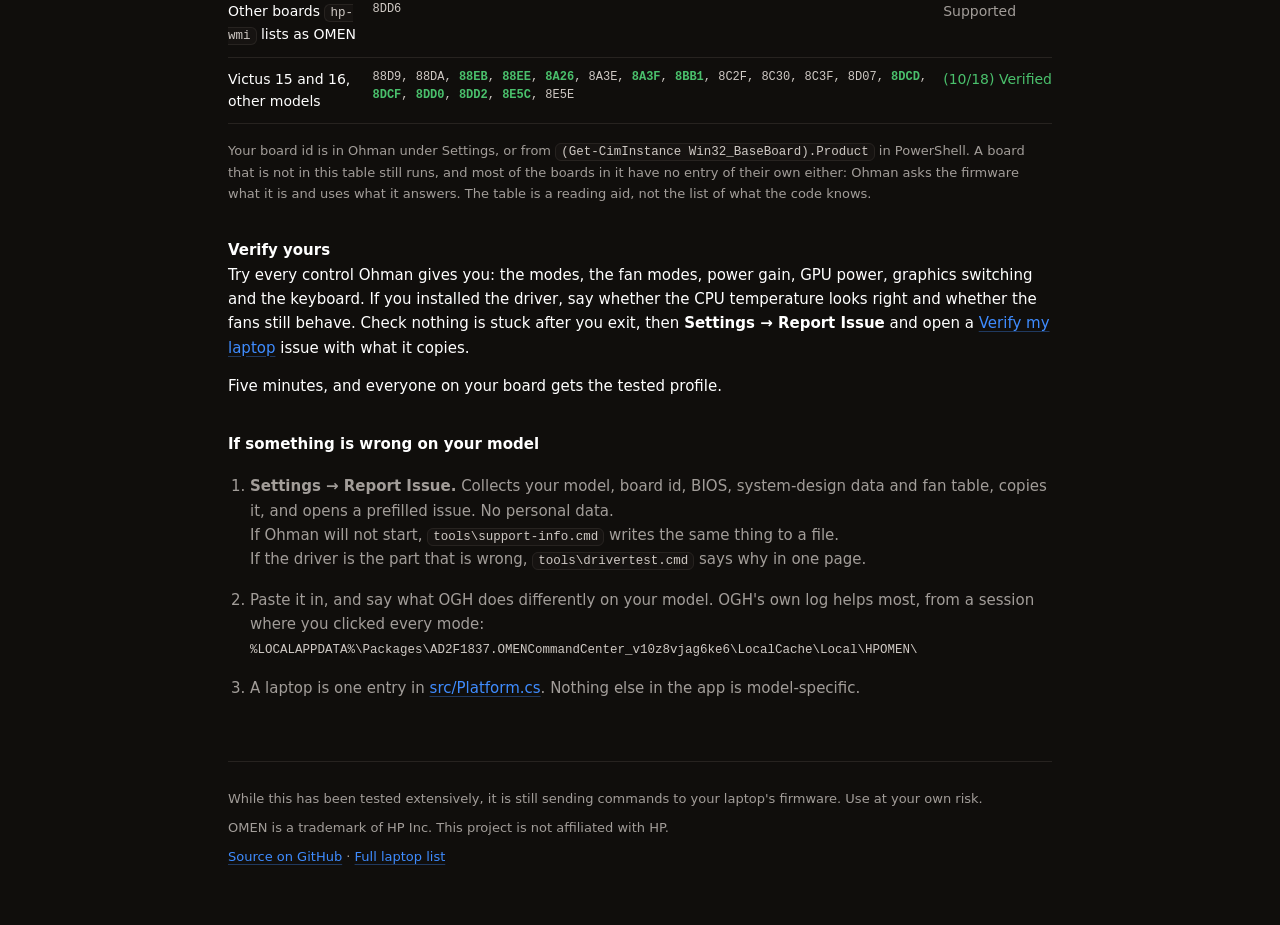
==== commit 605add2c: "Site: the strip of screens gives way to a manual scroll and resumes from where it was left" ====
--- a/docs/index.html
+++ b/docs/index.html
@@ -186,6 +186,12 @@
 .strip img[width="1400"]{width:503px}
 @keyframes drift{from{transform:translateX(0)}to{transform:translateX(calc(-100% / 3))}}
 @media (prefers-reduced-motion:reduce){.strip-track{animation:none}.strip{overflow-x:auto}}
+/* With the script running, the strip is a real sideways scroller that the script drifts (see the end of the page). */
+.strip.live{overflow-x:auto;overflow-y:hidden;scrollbar-width:none;overscroll-behavior-x:contain;cursor:grab}
+.strip.live::-webkit-scrollbar{display:none}
+.strip.live .strip-track{animation:none;will-change:transform}
+.strip.live.drag{cursor:grabbing}
+.strip.live img{-webkit-user-drag:none;user-select:none}
 
 /* ---------- sections ---------- */
 section{margin-top:68px}
@@ -512,6 +518,91 @@
     el.textContent = n < words.length ? words[n].toLowerCase() : String(n);
   })();
 })();
+
+/* The strip of screens drifts by itself, and gives way to a hand: a sideways swipe, a trackpad scroll or a drag
+   moves it like any scroller, and the drift picks up from wherever it was left once the hand is gone. Without
+   this script (or with reduced motion) the CSS above still runs it. The position is the scroller's own scrollLeft
+   plus a sub-pixel transform, so the drift stays as smooth as the CSS animation it replaces. */
+(function () {
+  var strip = document.querySelector('.strip'), track = strip && strip.querySelector('.strip-track');
+  if (!track || !window.requestAnimationFrame) { return; }
+  if (window.matchMedia && matchMedia('(prefers-reduced-motion: reduce)').matches) { return; }
+  var imgs = track.querySelectorAll('img'), per = imgs.length / 3;
+  if (!per || per % 1) { return; }
+  strip.className += ' live';
+  var set = 0;                       // width of one of the three copies
+  var pos = 0;                       // where the drift is, in px, fractional
+  var SPEED = 0;                     // px per ms: one copy every 64 s, as the animation did
+  var IDLE = 1400;                   // ms after the last touch before the drift resumes
+  var lastHand = -1e9, held = false, hover = false, seen = true, last = 0, drag = null;
+
+  function measure() {
+    var w = imgs[per].offsetLeft - imgs[0].offsetLeft;
+    if (w <= 0) { return false; }
+    if (!set) { pos = w; strip.scrollLeft = w; }
+    set = w; SPEED = w / 64000;
+    return true;
+  }
+  // Keep the view inside the middle copy, so there is always a copy to either side to scroll into.
+  function wrap(x) {
+    var max = strip.scrollWidth - strip.clientWidth, lo = set * 0.5, hi = Math.min(set * 1.5, max - 2);
+    if (hi - lo < set) { hi = lo + set; }
+    while (x >= hi) { x -= set; }
+    while (x < lo) { x += set; }
+    return x;
+  }
+  function hand() { lastHand = performance.now(); track.style.transform = ''; }
+  function fromScroller() {
+    var x = strip.scrollLeft, w = wrap(x);
+    if (w !== x) { strip.scrollLeft = w; if (drag) { drag.from += w - x; } }
+    pos = w;
+  }
+  function frame(t) {
+    requestAnimationFrame(frame);
+    var dt = Math.min(100, t - last); last = t;
+    if (!set && !measure()) { return; }
+    if (!seen || document.hidden) { return; }
+    if (held || hover || t - lastHand < IDLE) { return; }
+    pos = wrap(pos + dt * SPEED);
+    strip.scrollLeft = pos;
+    track.style.transform = 'translate3d(' + (strip.scrollLeft - pos).toFixed(3) + 'px,0,0)';
+  }
+
+  // Scroll events while the drift is running are its own; while a hand is on it (or its momentum is), they are the hand's.
+  strip.addEventListener('scroll', function () {
+    if (held || performance.now() - lastHand < IDLE) { hand(); fromScroller(); }
+  }, { passive: true });
+  strip.addEventListener('wheel', function (e) {
+    if (Math.abs(e.deltaX) > Math.abs(e.deltaY) || e.shiftKey) { hand(); }
+  }, { passive: true });
+  strip.addEventListener('touchstart', function () { held = true; hand(); }, { passive: true });
+  var release = function () { held = false; hand(); };
+  strip.addEventListener('touchend', release, { passive: true });
+  strip.addEventListener('touchcancel', release, { passive: true });
+  strip.addEventListener('mouseenter', function () { hover = true; });
+  strip.addEventListener('mouseleave', function () { hover = false; });
+  // A mouse has no sideways swipe, so it drags.
+  strip.addEventListener('mousedown', function (e) {
+    if (e.button !== 0) { return; }
+    drag = { x: e.clientX, from: strip.scrollLeft };
+    held = true; hand(); strip.className += ' drag'; e.preventDefault();
+  });
+  window.addEventListener('mousemove', function (e) {
+    if (!drag) { return; }
+    strip.scrollLeft = drag.from - (e.clientX - drag.x);
+    hand(); fromScroller();
+  });
+  window.addEventListener('mouseup', function () {
+    if (!drag) { return; }
+    drag = null; held = false; hand();
+    strip.className = strip.className.replace(' drag', '');
+  });
+  window.addEventListener('resize', function () { if (set) { measure(); pos = wrap(strip.scrollLeft); } });
+  if (window.IntersectionObserver) {
+    new IntersectionObserver(function (en) { seen = en[en.length - 1].isIntersecting; }).observe(strip);
+  }
+  requestAnimationFrame(function (t) { last = t; requestAnimationFrame(frame); });
+})();
 </script>
 
 </body>
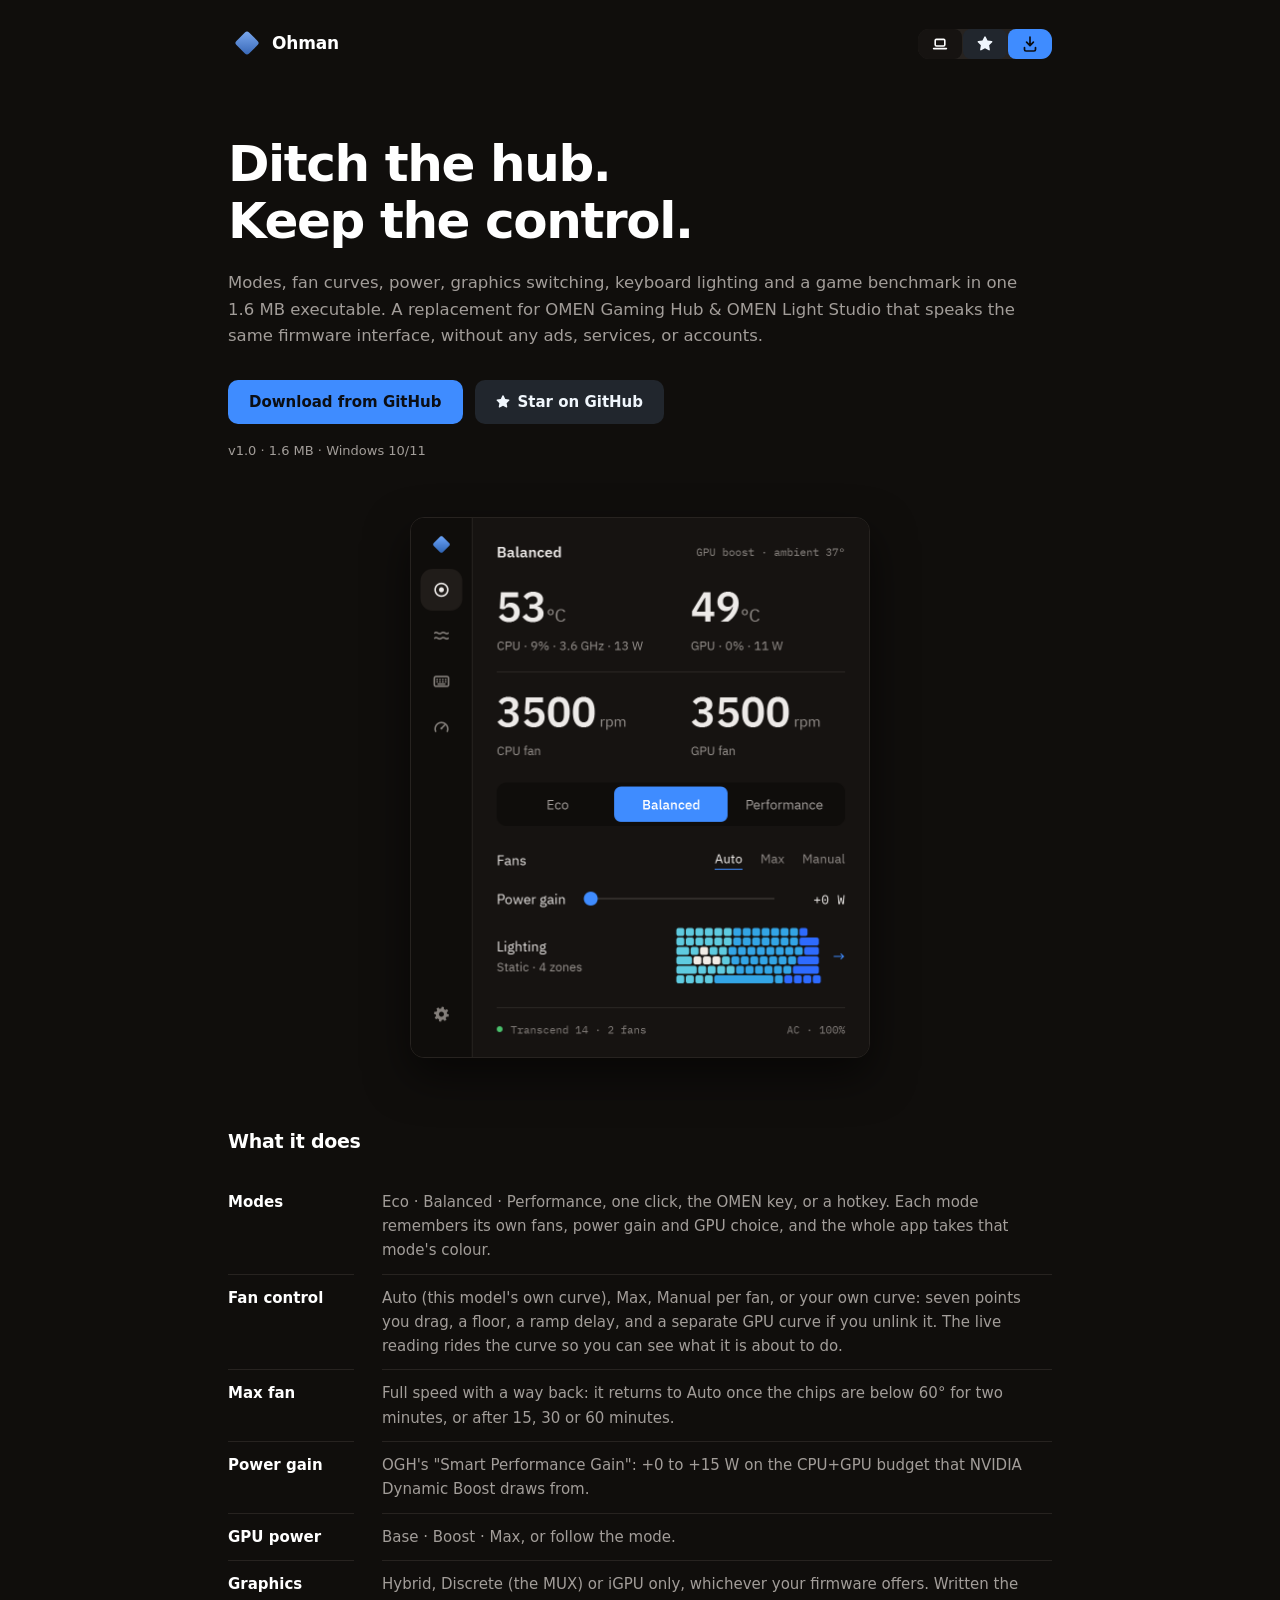
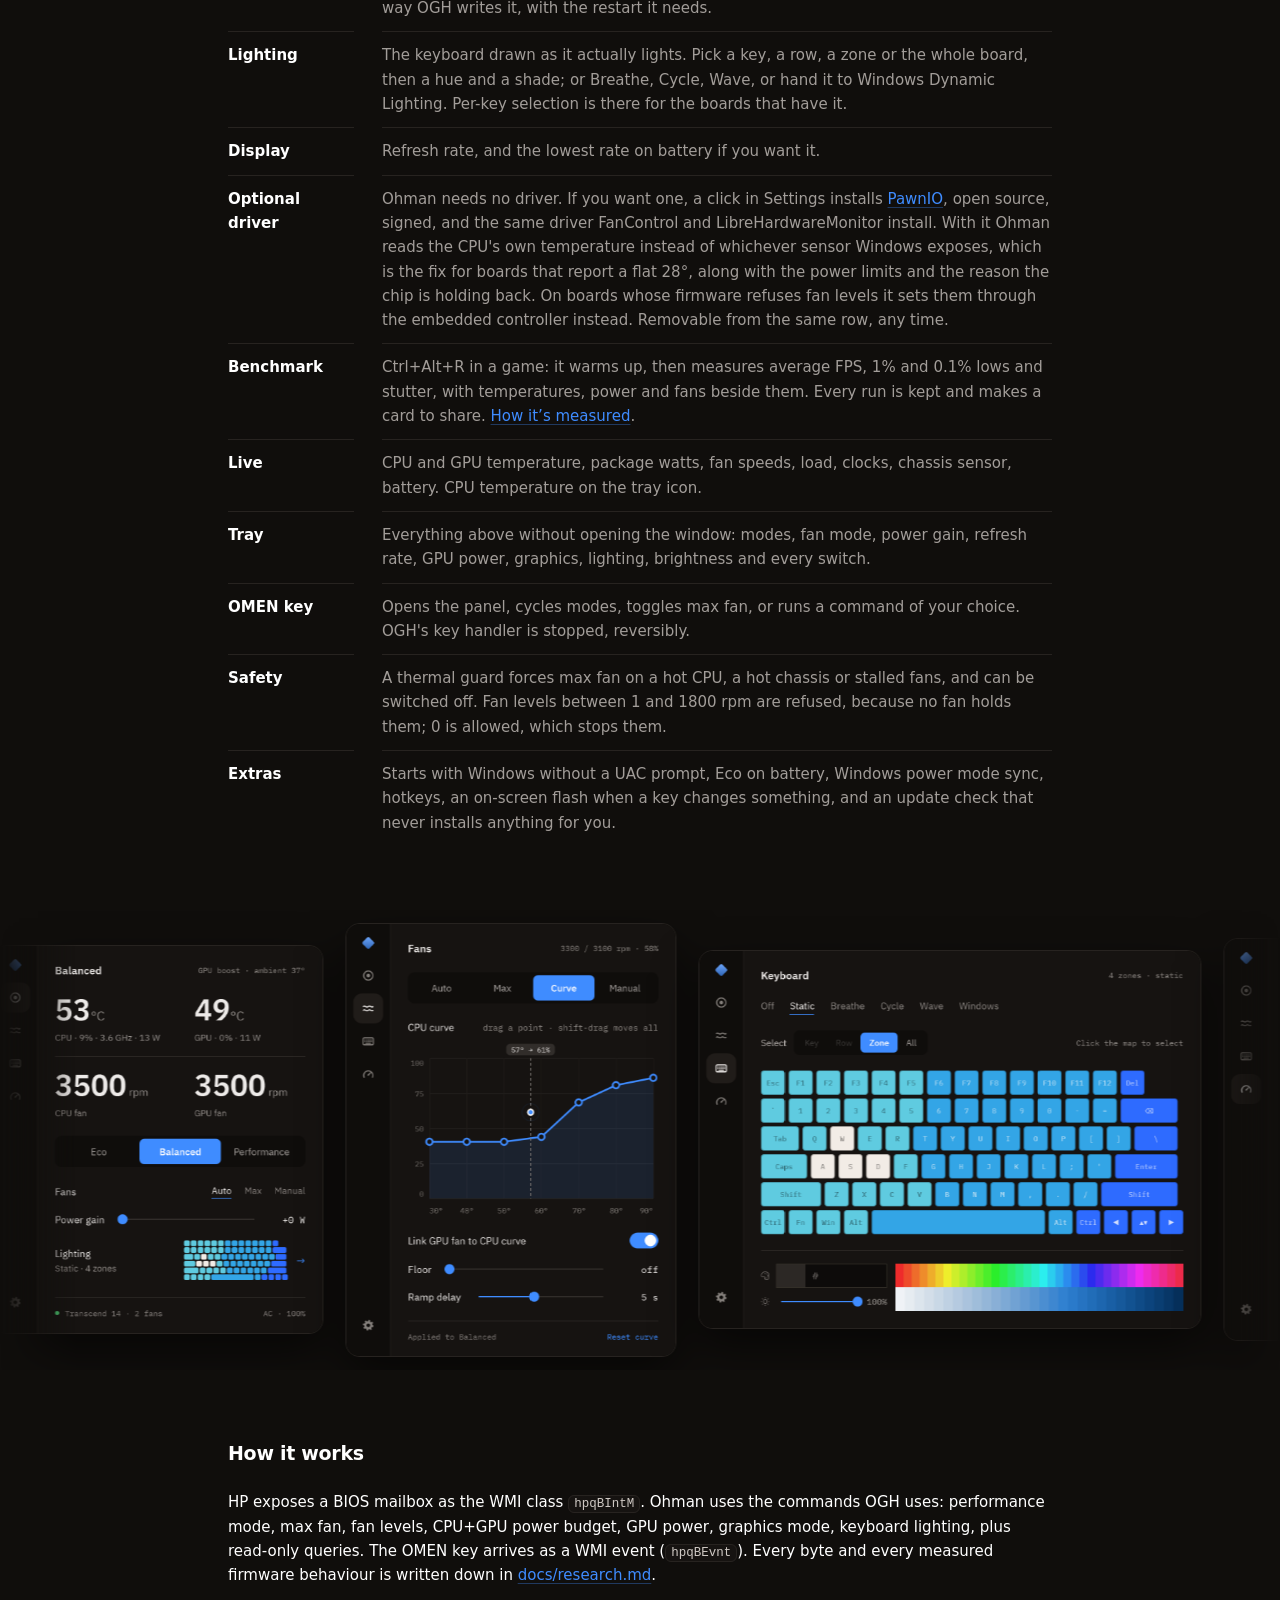
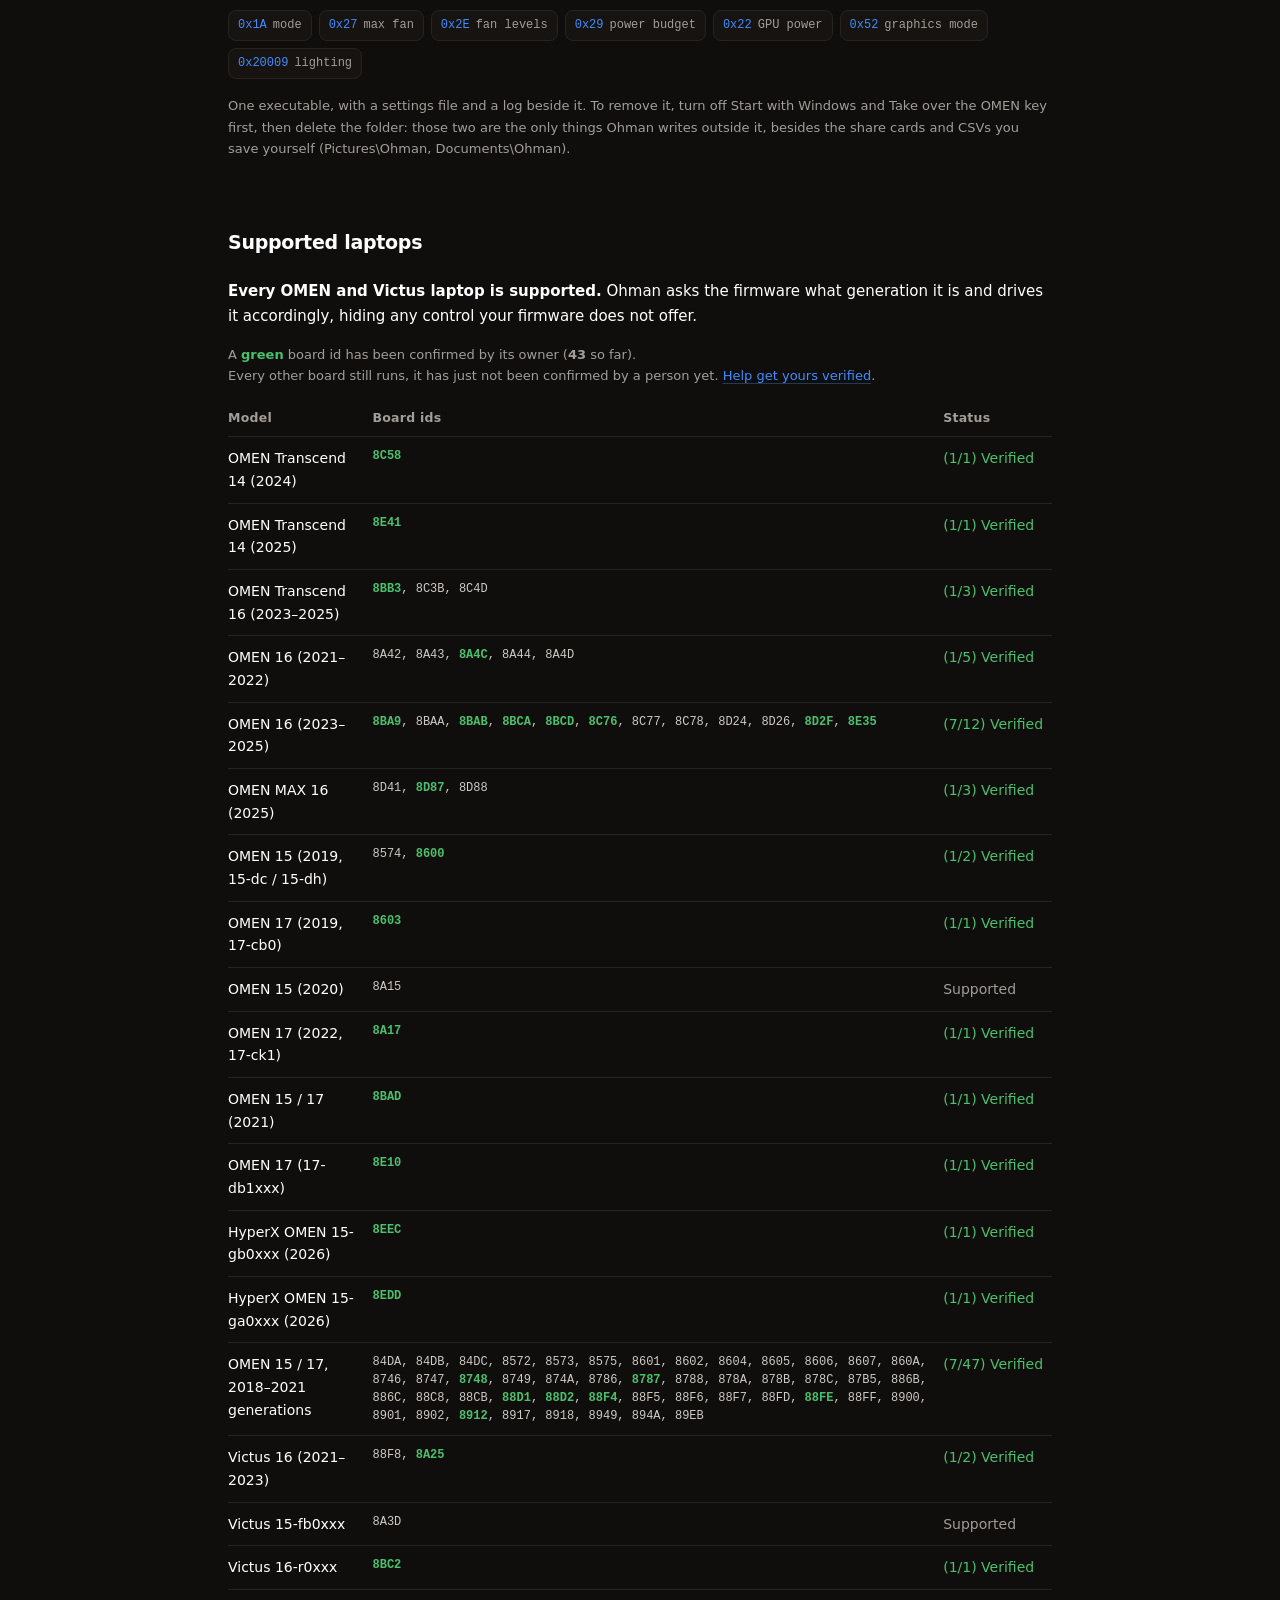
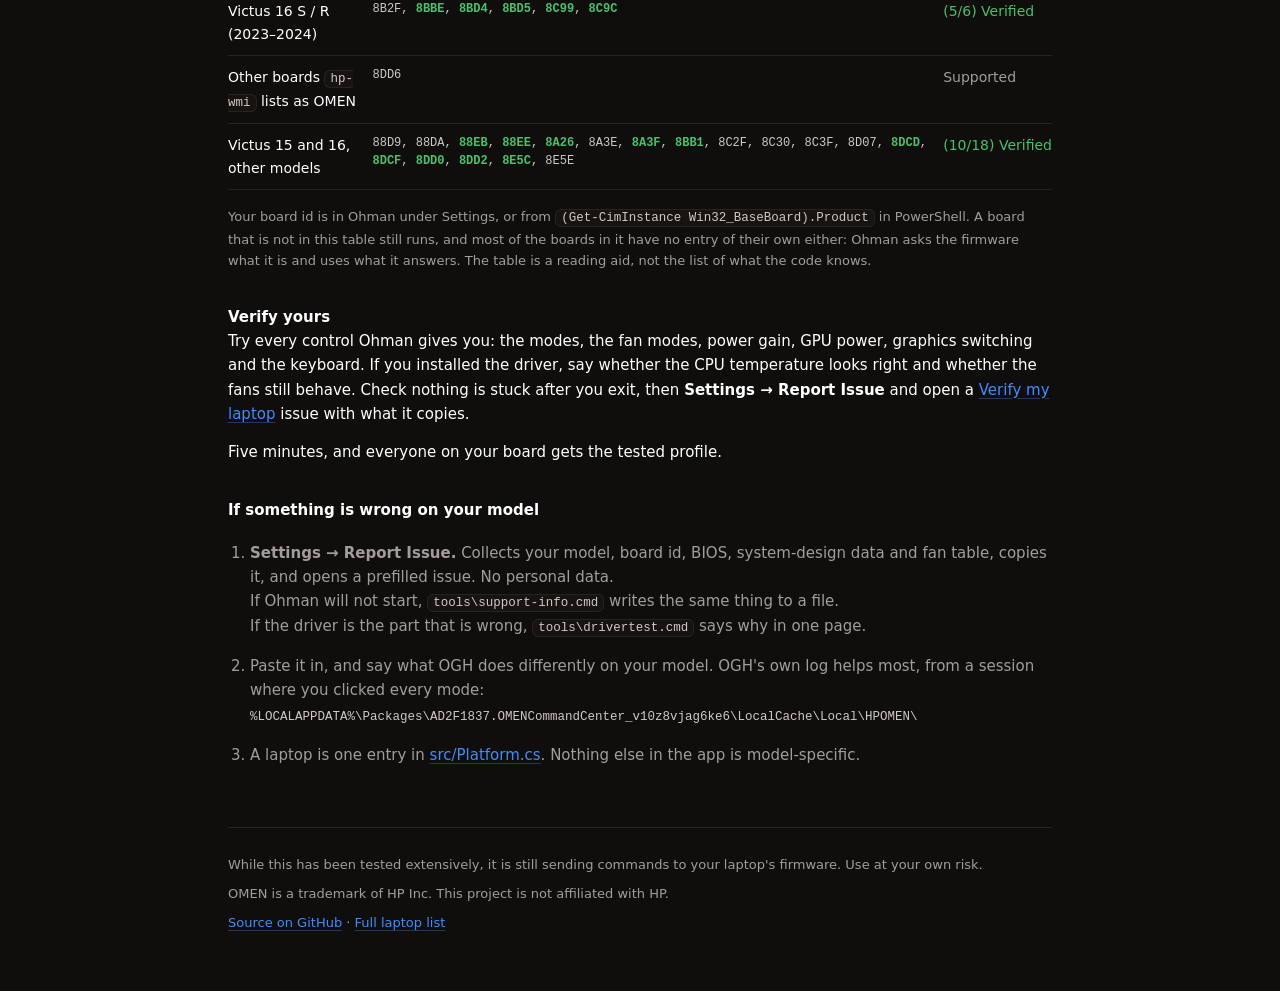
==== commit 4a2d8671: "Sweep 7: a zero from the firmware's own fans is not a stall (#109), the guard says when it lets go (" ====
--- a/docs/index.html
+++ b/docs/index.html
@@ -410,7 +410,7 @@
       drives it accordingly, hiding any control your firmware does not offer.</p>
 
 
-      <p class="note">A <b class="v">green</b> board id has been confirmed by its owner (<b id="nverified">41</b> so far).<br>
+      <p class="note">A <b class="v">green</b> board id has been confirmed by its owner (<b id="nverified">43</b> so far).<br>
       Every other board still runs, it has just not been
       confirmed by a person yet. <a href="#verify">Help get yours verified</a>.</p>
 
@@ -431,7 +431,8 @@
         <tr><td>OMEN 15 / 17 (2021)</td><td class="ids"><b class="v">8BAD</b></td><td class="st v">(1/1) Verified</td></tr>
         <tr><td>OMEN 17 (17-db1xxx)</td><td class="ids"><b class="v">8E10</b></td><td class="st v">(1/1) Verified</td></tr>
         <tr><td>HyperX OMEN 15-gb0xxx (2026)</td><td class="ids"><b class="v">8EEC</b></td><td class="st v">(1/1) Verified</td></tr>
-        <tr><td>OMEN 15 / 17, 2018&ndash;2021 generations</td><td class="ids">84DA, 84DB, 84DC, 8572, 8573, 8575, 8601, 8602, 8604, 8605, 8606, 8607, 860A, 8746, 8747, <b class="v">8748</b>, 8749, 874A, 8786, <b class="v">8787</b>, 8788, 878A, 878B, 878C, 87B5, 886B, 886C, 88C8, 88CB, <b class="v">88D1</b>, <b class="v">88D2</b>, 88F4, 88F5, 88F6, 88F7, 88FD, <b class="v">88FE</b>, 88FF, 8900, 8901, 8902, <b class="v">8912</b>, 8917, 8918, 8949, 894A, 89EB</td><td class="st v">(6/47) Verified</td></tr>
+        <tr><td>HyperX OMEN 15-ga0xxx (2026)</td><td class="ids"><b class="v">8EDD</b></td><td class="st v">(1/1) Verified</td></tr>
+        <tr><td>OMEN 15 / 17, 2018&ndash;2021 generations</td><td class="ids">84DA, 84DB, 84DC, 8572, 8573, 8575, 8601, 8602, 8604, 8605, 8606, 8607, 860A, 8746, 8747, <b class="v">8748</b>, 8749, 874A, 8786, <b class="v">8787</b>, 8788, 878A, 878B, 878C, 87B5, 886B, 886C, 88C8, 88CB, <b class="v">88D1</b>, <b class="v">88D2</b>, <b class="v">88F4</b>, 88F5, 88F6, 88F7, 88FD, <b class="v">88FE</b>, 88FF, 8900, 8901, 8902, <b class="v">8912</b>, 8917, 8918, 8949, 894A, 89EB</td><td class="st v">(7/47) Verified</td></tr>
         <tr><td>Victus 16 (2021&ndash;2023)</td><td class="ids">88F8, <b class="v">8A25</b></td><td class="st v">(1/2) Verified</td></tr>
         <tr><td>Victus 15-fb0xxx</td><td class="ids">8A3D</td><td class="st">Supported</td></tr>
         <tr><td>Victus 16-r0xxx</td><td class="ids"><b class="v">8BC2</b></td><td class="st v">(1/1) Verified</td></tr>
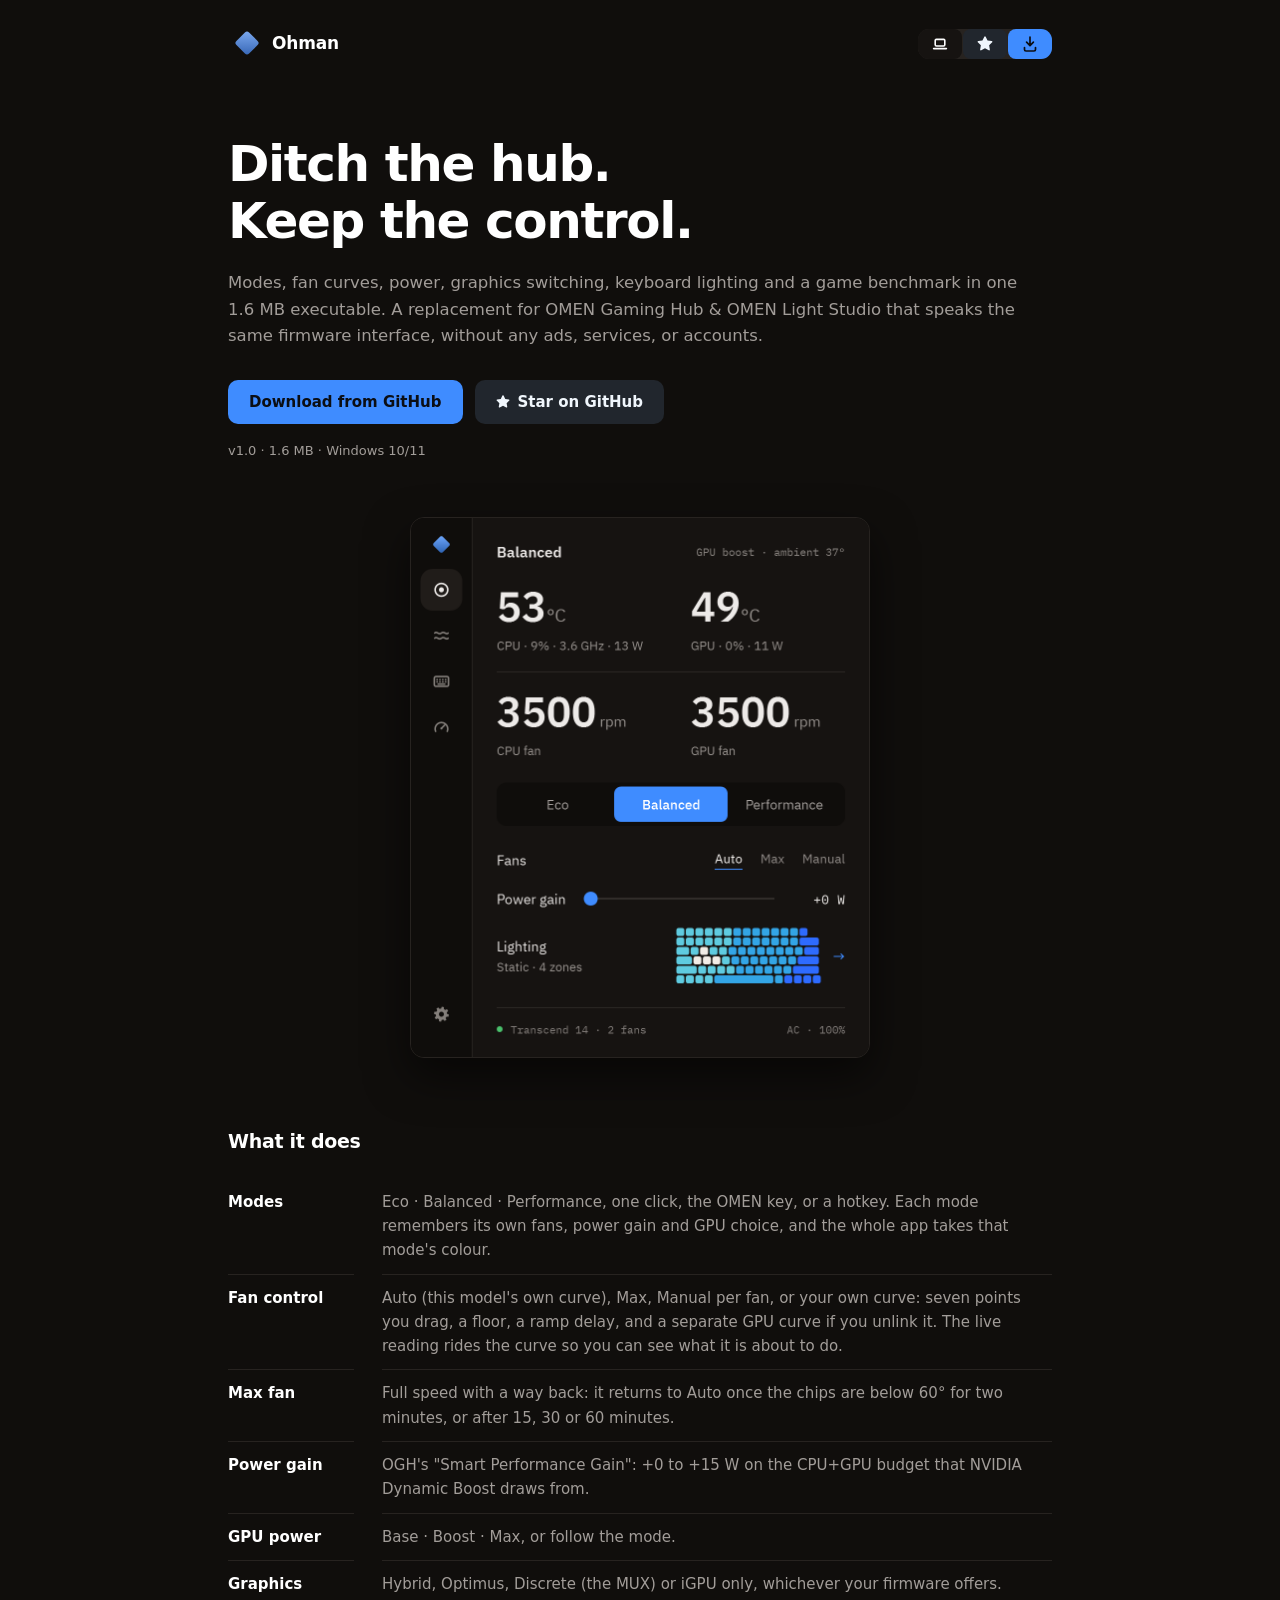
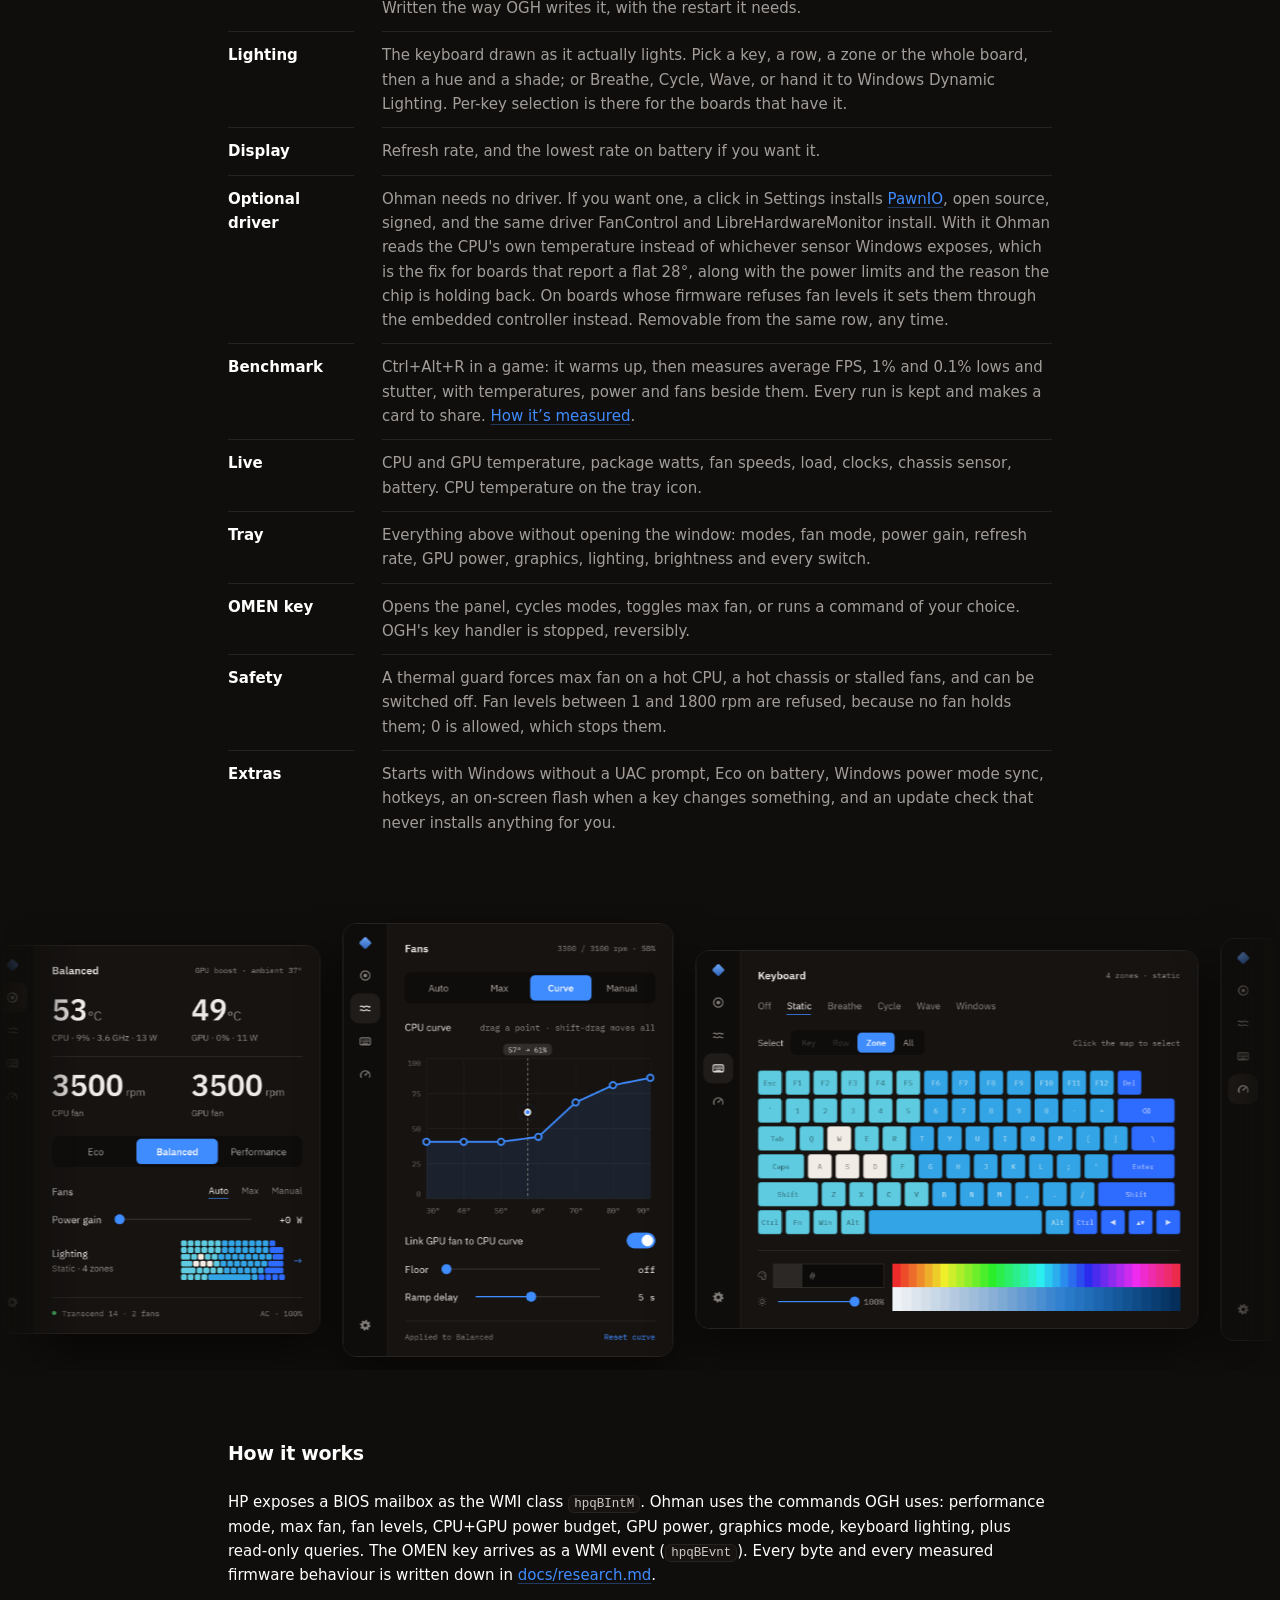
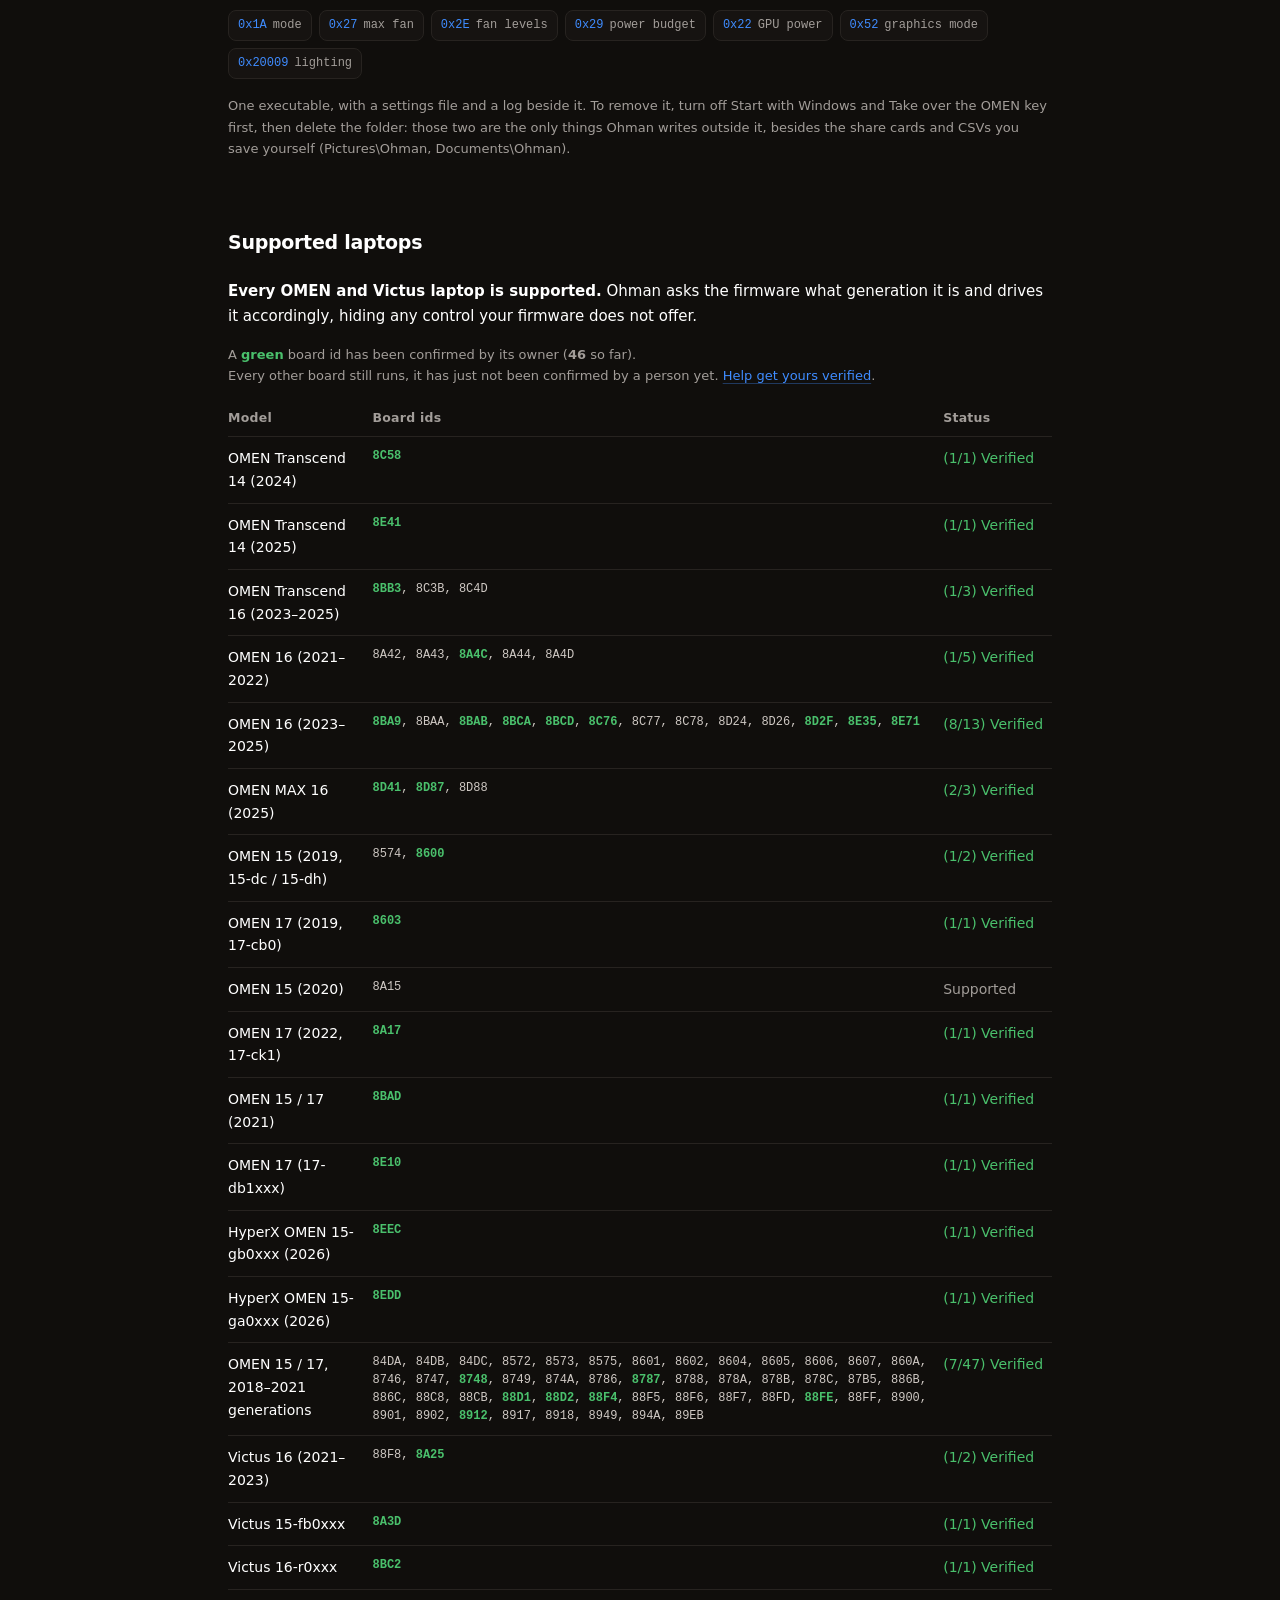
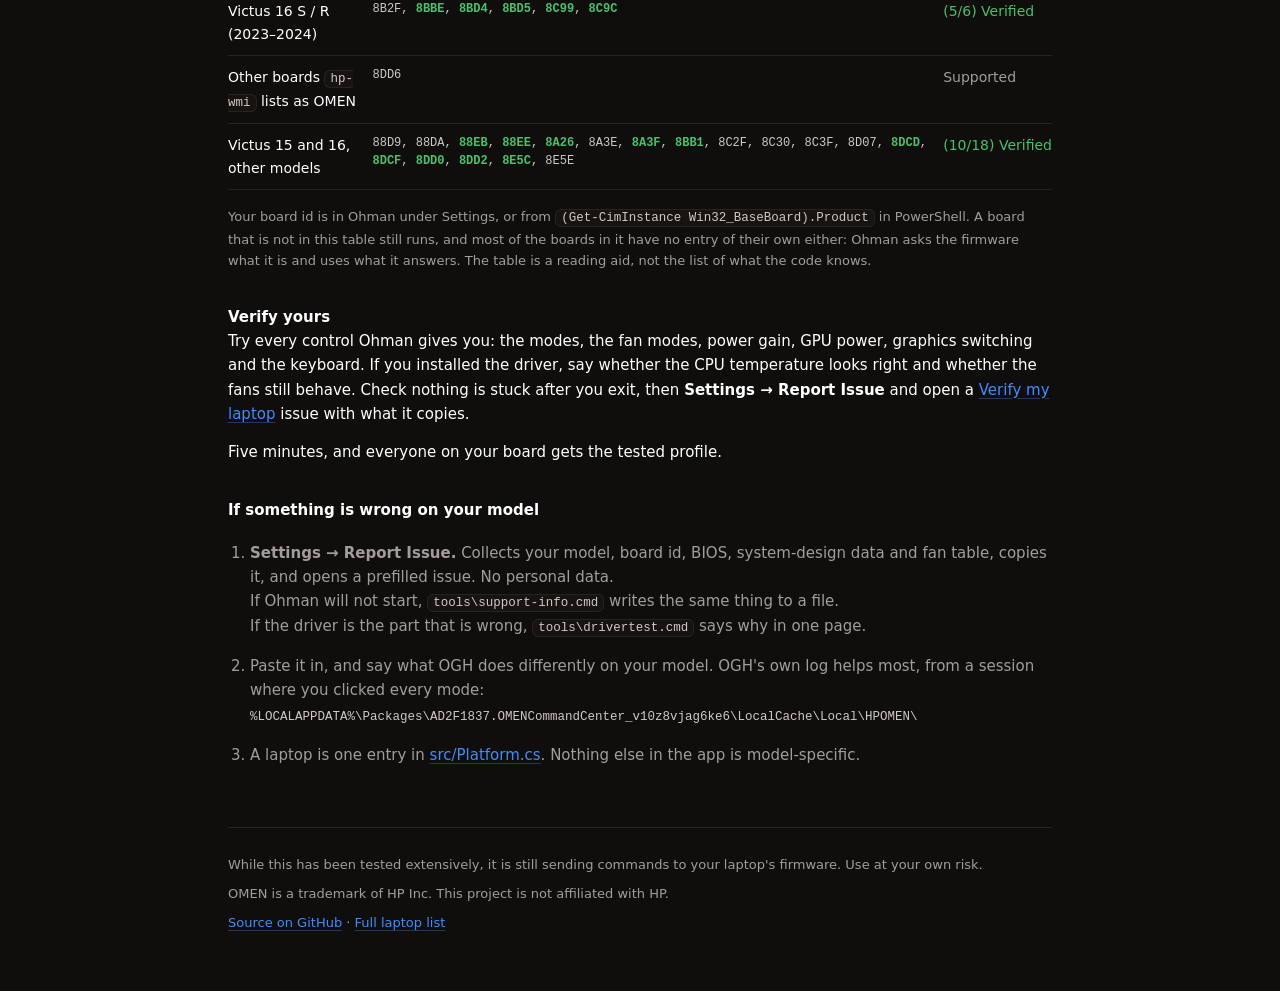
==== commit 1cc32e7b: "Sweep 8: Optimus where the firmware offers it (#128, #125), per-key keyboards taken back on every ch" ====
--- a/docs/index.html
+++ b/docs/index.html
@@ -343,7 +343,7 @@
         <dt>GPU power</dt>
         <dd>Base &middot; Boost &middot; Max, or follow the mode.</dd>
         <dt>Graphics</dt>
-        <dd>Hybrid, Discrete (the MUX) or iGPU&nbsp;only, whichever your firmware offers. Written the way OGH writes it, with the restart it needs.</dd>
+        <dd>Hybrid, Optimus, Discrete (the MUX) or iGPU&nbsp;only, whichever your firmware offers. Written the way OGH writes it, with the restart it needs.</dd>
         <dt>Lighting</dt>
         <dd>The keyboard drawn as it actually lights. Pick a key, a row, a zone or the whole board, then a hue and a shade; or Breathe, Cycle, Wave, or hand it to Windows Dynamic Lighting. Per-key selection is there for the boards that have it.</dd>
         <dt>Display</dt>
@@ -410,7 +410,7 @@
       drives it accordingly, hiding any control your firmware does not offer.</p>
 
 
-      <p class="note">A <b class="v">green</b> board id has been confirmed by its owner (<b id="nverified">43</b> so far).<br>
+      <p class="note">A <b class="v">green</b> board id has been confirmed by its owner (<b id="nverified">46</b> so far).<br>
       Every other board still runs, it has just not been
       confirmed by a person yet. <a href="#verify">Help get yours verified</a>.</p>
 
@@ -422,8 +422,8 @@
         <tr><td>OMEN Transcend 14 (2025)</td><td class="ids"><b class="v">8E41</b></td><td class="st v">(1/1) Verified</td></tr>
         <tr><td>OMEN Transcend 16 (2023&ndash;2025)</td><td class="ids"><b class="v">8BB3</b>, 8C3B, 8C4D</td><td class="st v">(1/3) Verified</td></tr>
         <tr><td>OMEN 16 (2021&ndash;2022)</td><td class="ids">8A42, 8A43, <b class="v">8A4C</b>, 8A44, 8A4D</td><td class="st v">(1/5) Verified</td></tr>
-        <tr><td>OMEN 16 (2023&ndash;2025)</td><td class="ids"><b class="v">8BA9</b>, 8BAA, <b class="v">8BAB</b>, <b class="v">8BCA</b>, <b class="v">8BCD</b>, <b class="v">8C76</b>, 8C77, 8C78, 8D24, 8D26, <b class="v">8D2F</b>, <b class="v">8E35</b></td><td class="st v">(7/12) Verified</td></tr>
-        <tr><td>OMEN MAX 16 (2025)</td><td class="ids">8D41, <b class="v">8D87</b>, 8D88</td><td class="st v">(1/3) Verified</td></tr>
+        <tr><td>OMEN 16 (2023&ndash;2025)</td><td class="ids"><b class="v">8BA9</b>, 8BAA, <b class="v">8BAB</b>, <b class="v">8BCA</b>, <b class="v">8BCD</b>, <b class="v">8C76</b>, 8C77, 8C78, 8D24, 8D26, <b class="v">8D2F</b>, <b class="v">8E35</b>, <b class="v">8E71</b></td><td class="st v">(8/13) Verified</td></tr>
+        <tr><td>OMEN MAX 16 (2025)</td><td class="ids"><b class="v">8D41</b>, <b class="v">8D87</b>, 8D88</td><td class="st v">(2/3) Verified</td></tr>
         <tr><td>OMEN 15 (2019, 15-dc / 15-dh)</td><td class="ids">8574, <b class="v">8600</b></td><td class="st v">(1/2) Verified</td></tr>
         <tr><td>OMEN 17 (2019, 17-cb0)</td><td class="ids"><b class="v">8603</b></td><td class="st v">(1/1) Verified</td></tr>
         <tr><td>OMEN 15 (2020)</td><td class="ids">8A15</td><td class="st">Supported</td></tr>
@@ -434,7 +434,7 @@
         <tr><td>HyperX OMEN 15-ga0xxx (2026)</td><td class="ids"><b class="v">8EDD</b></td><td class="st v">(1/1) Verified</td></tr>
         <tr><td>OMEN 15 / 17, 2018&ndash;2021 generations</td><td class="ids">84DA, 84DB, 84DC, 8572, 8573, 8575, 8601, 8602, 8604, 8605, 8606, 8607, 860A, 8746, 8747, <b class="v">8748</b>, 8749, 874A, 8786, <b class="v">8787</b>, 8788, 878A, 878B, 878C, 87B5, 886B, 886C, 88C8, 88CB, <b class="v">88D1</b>, <b class="v">88D2</b>, <b class="v">88F4</b>, 88F5, 88F6, 88F7, 88FD, <b class="v">88FE</b>, 88FF, 8900, 8901, 8902, <b class="v">8912</b>, 8917, 8918, 8949, 894A, 89EB</td><td class="st v">(7/47) Verified</td></tr>
         <tr><td>Victus 16 (2021&ndash;2023)</td><td class="ids">88F8, <b class="v">8A25</b></td><td class="st v">(1/2) Verified</td></tr>
-        <tr><td>Victus 15-fb0xxx</td><td class="ids">8A3D</td><td class="st">Supported</td></tr>
+        <tr><td>Victus 15-fb0xxx</td><td class="ids"><b class="v">8A3D</b></td><td class="st v">(1/1) Verified</td></tr>
         <tr><td>Victus 16-r0xxx</td><td class="ids"><b class="v">8BC2</b></td><td class="st v">(1/1) Verified</td></tr>
         <tr><td>Victus 16 S / R (2023&ndash;2024)</td><td class="ids">8B2F, <b class="v">8BBE</b>, <b class="v">8BD4</b>, <b class="v">8BD5</b>, <b class="v">8C99</b>, <b class="v">8C9C</b></td><td class="st v">(5/6) Verified</td></tr>
         <tr><td>Other boards <code>hp-wmi</code> lists as OMEN</td><td class="ids">8DD6</td><td class="st">Supported</td></tr>
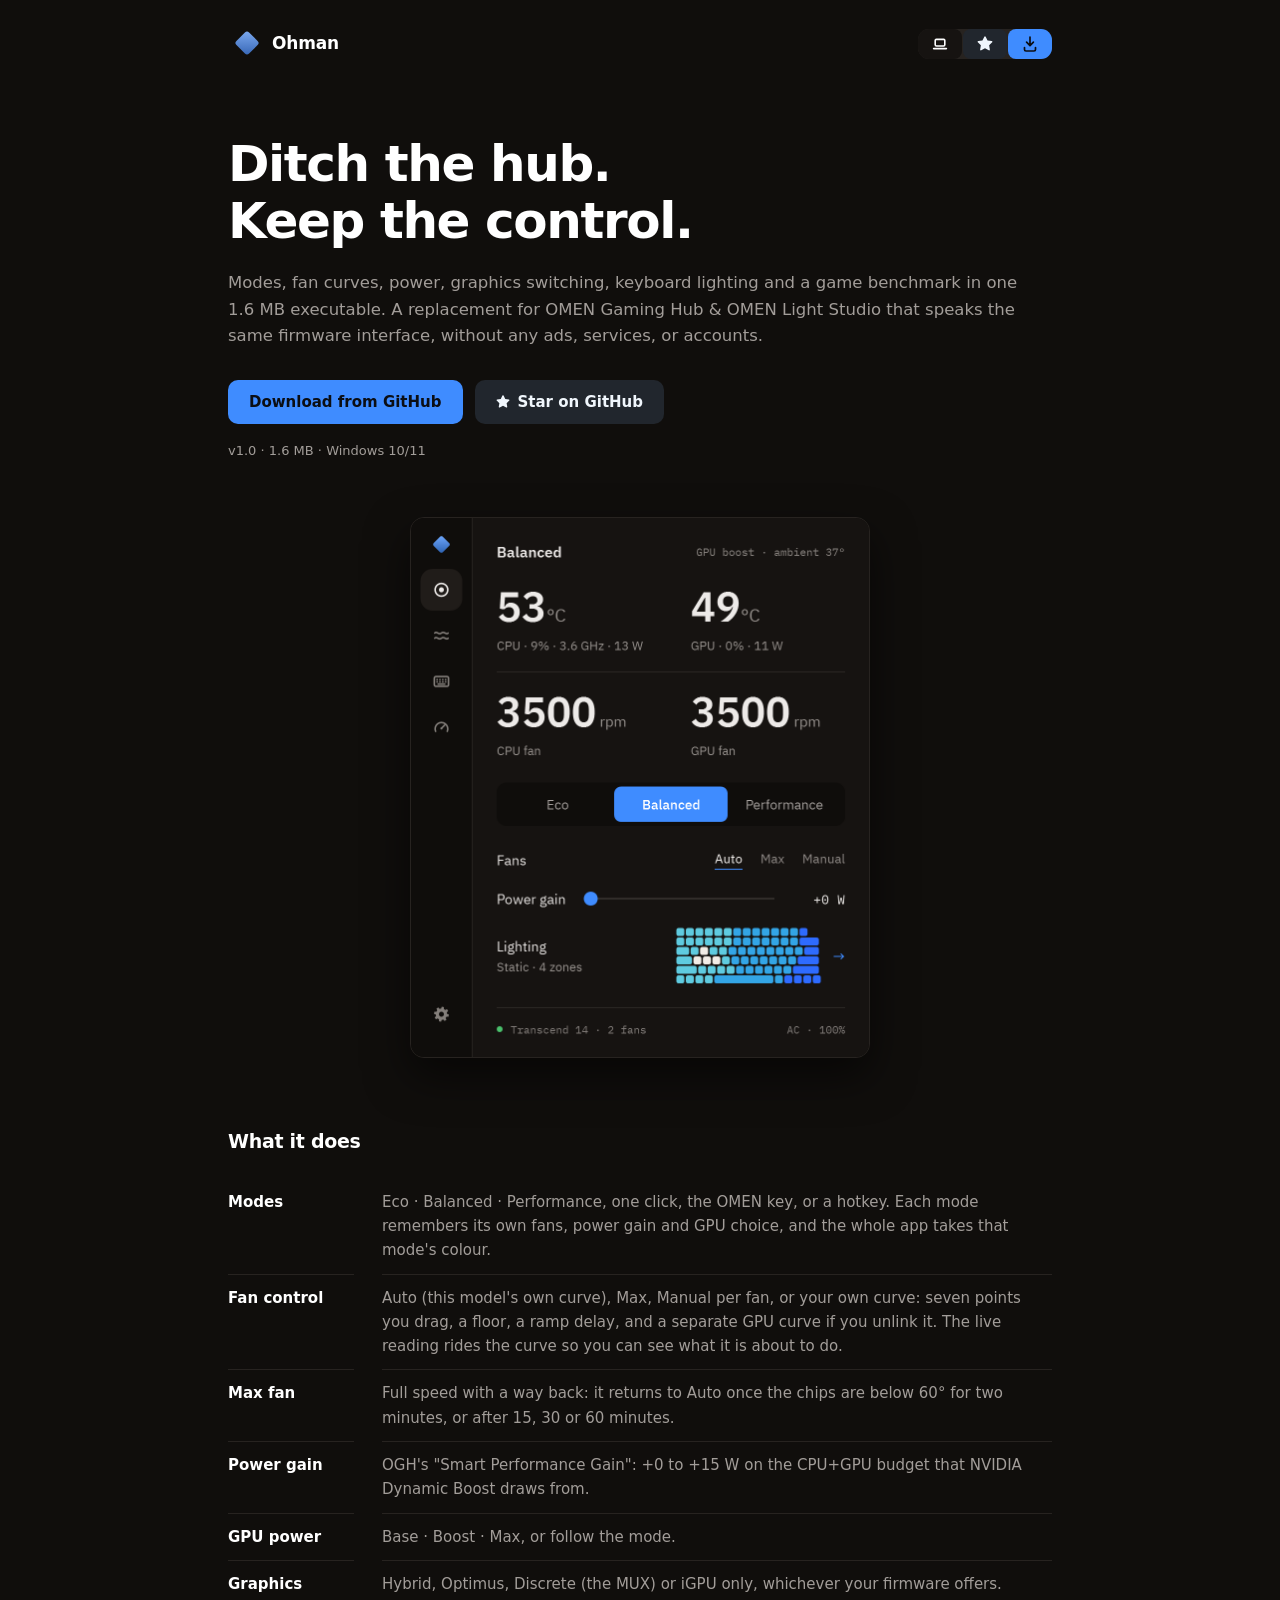
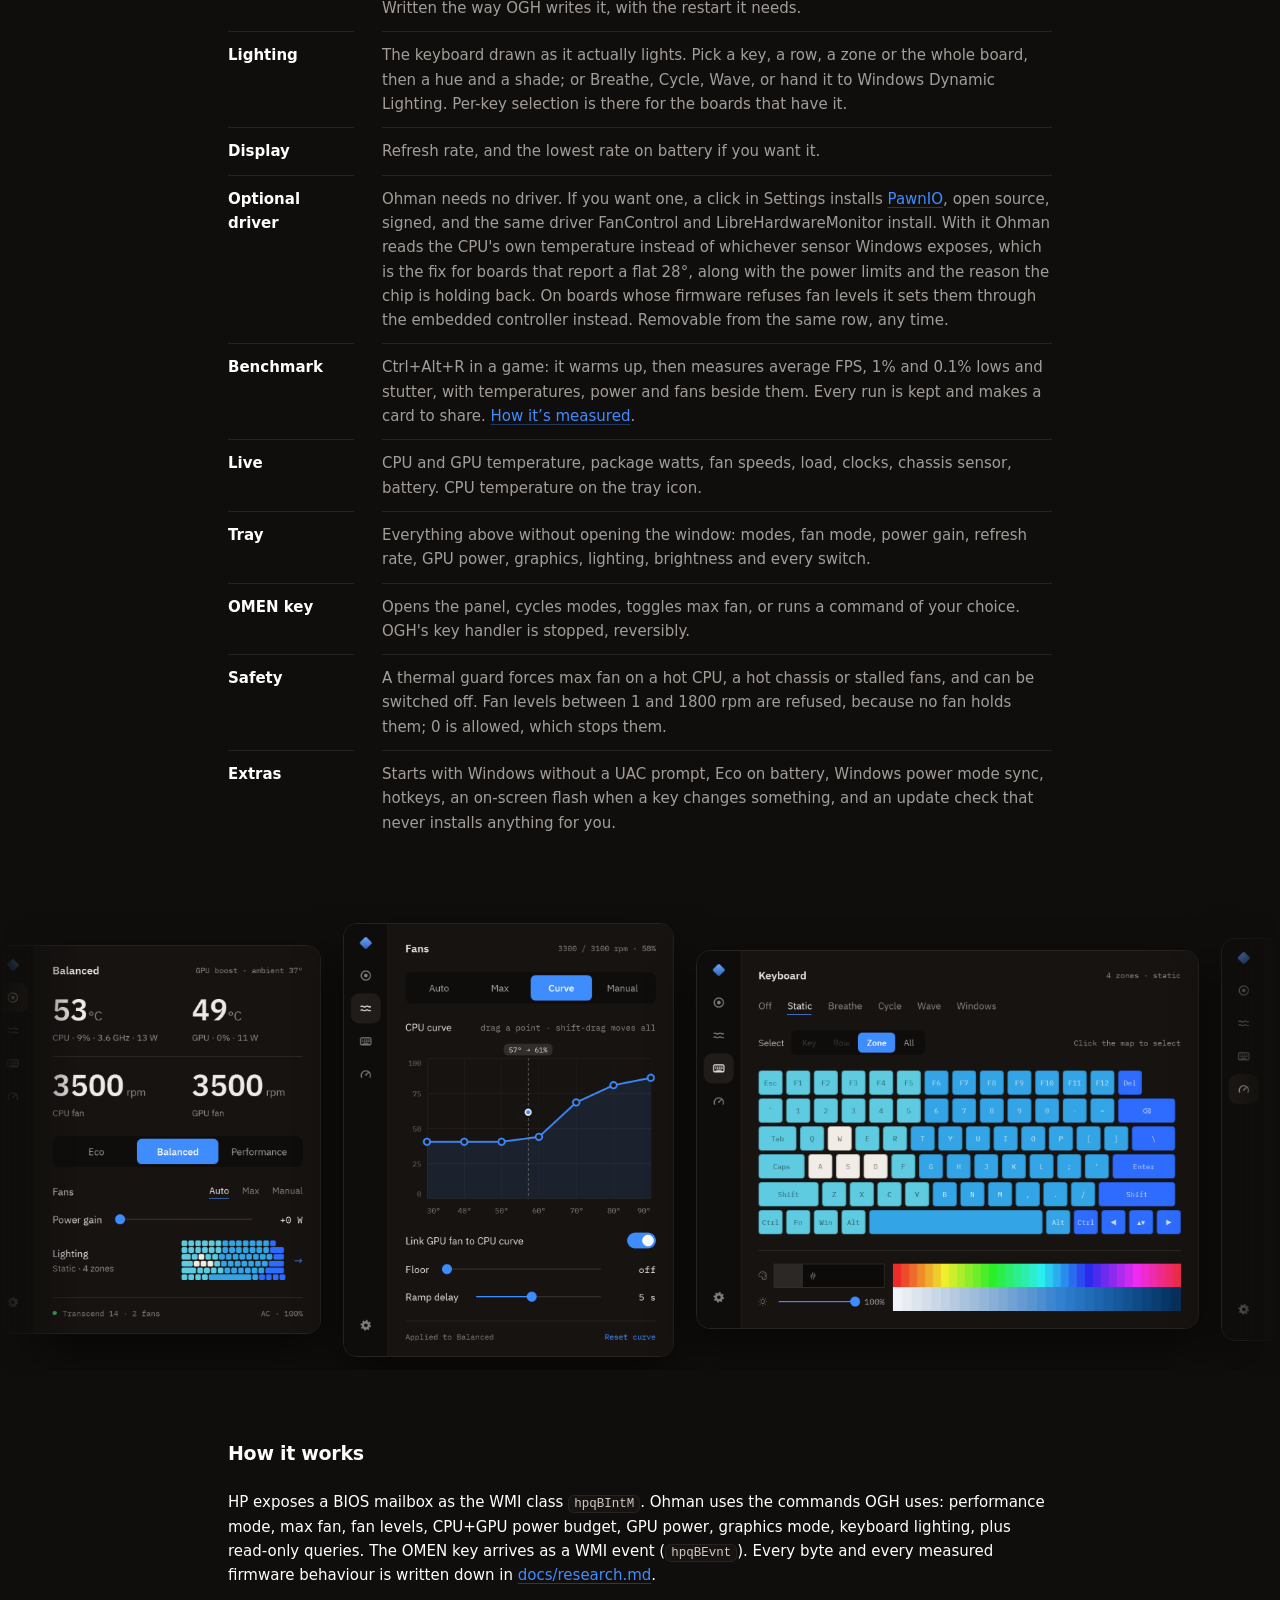
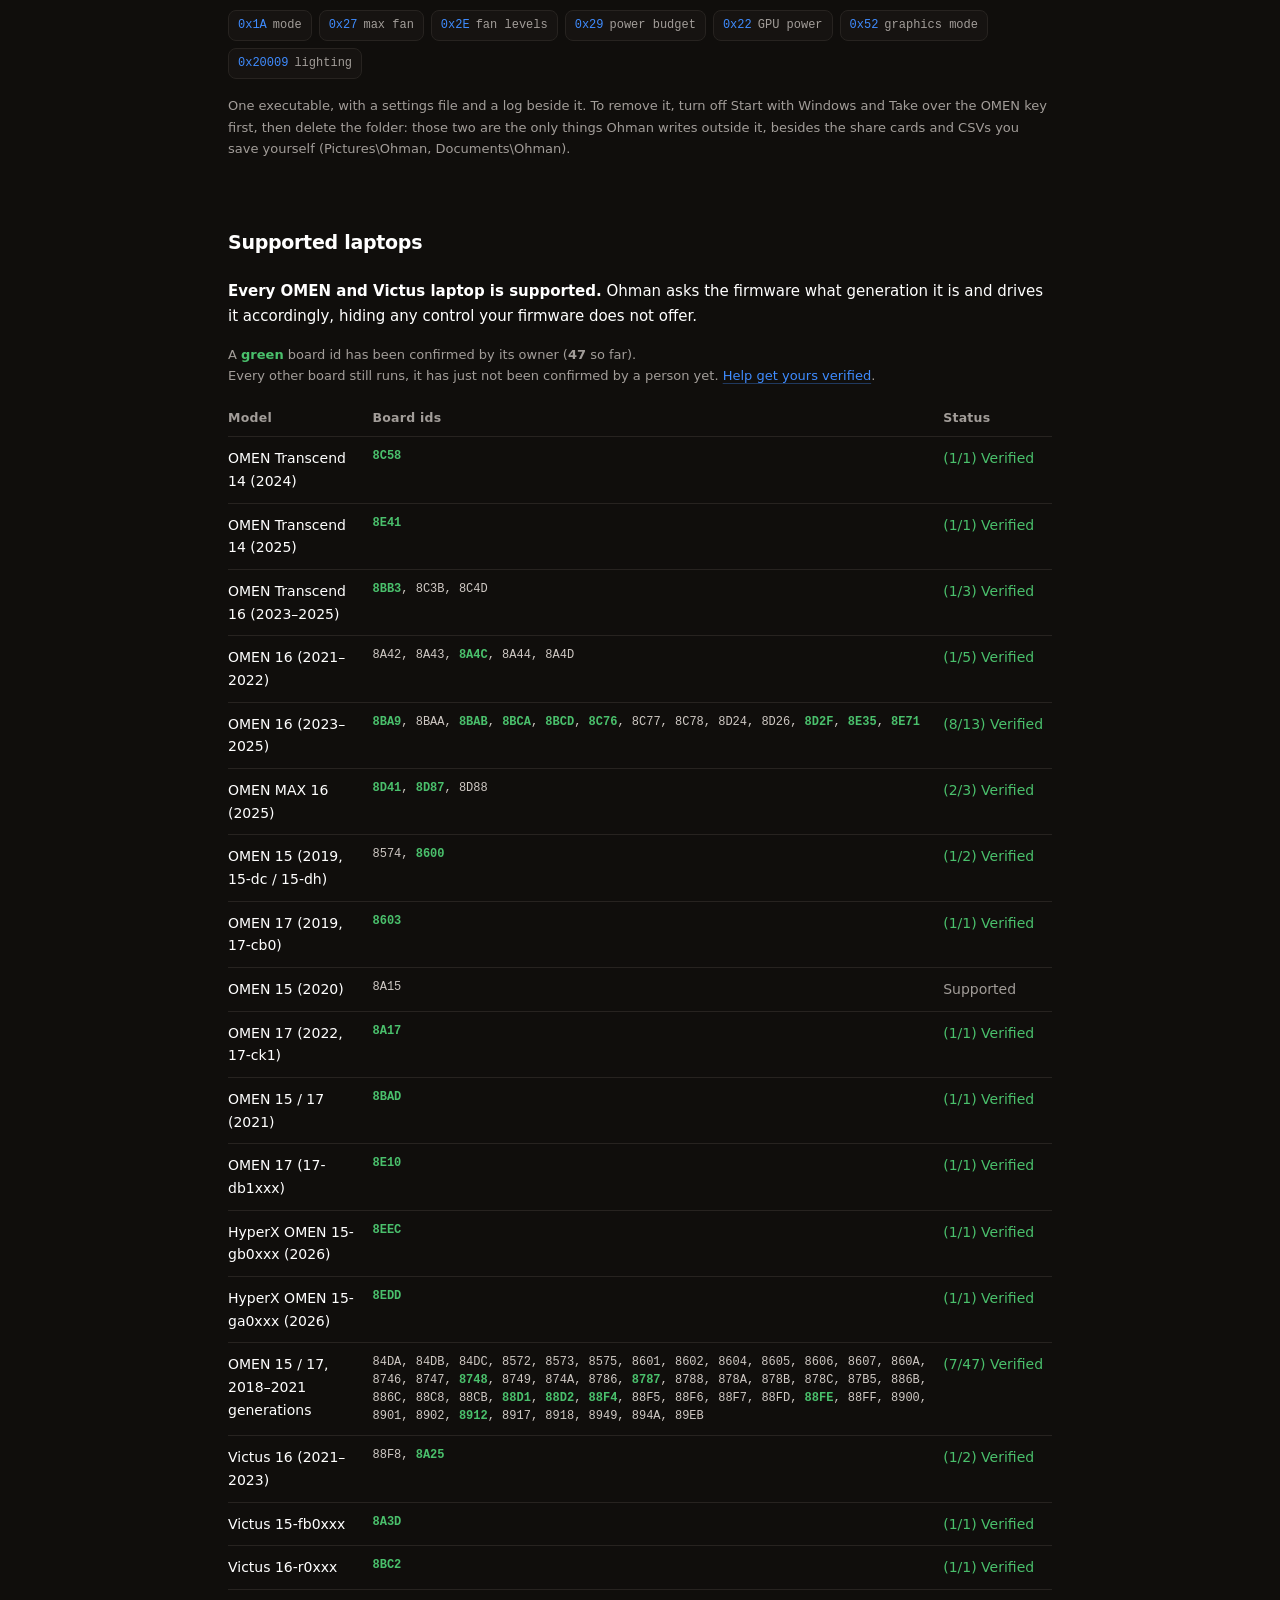
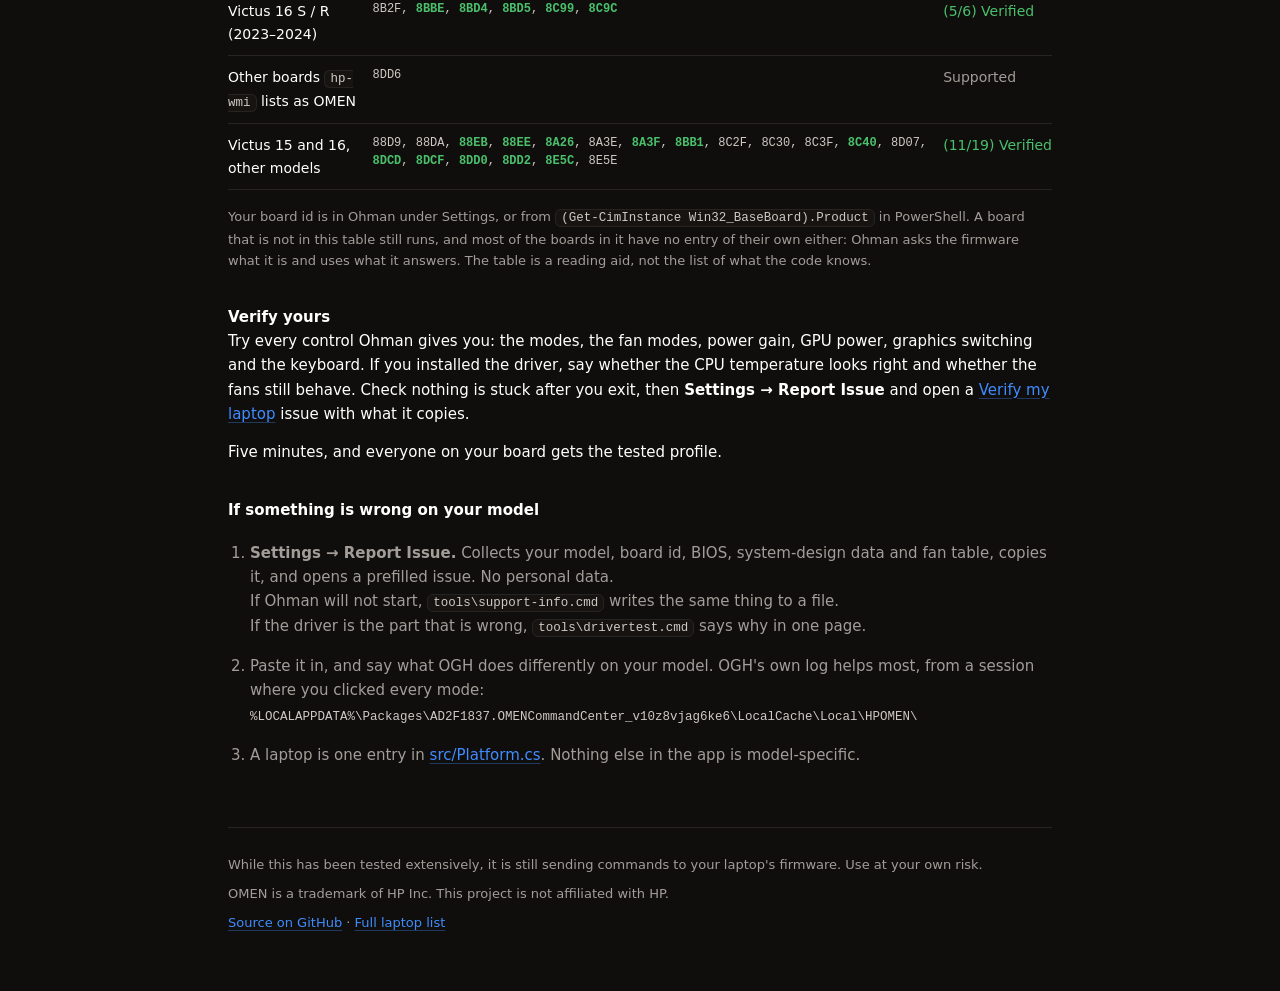
==== commit 4d2e0988: "Sweep 9: the EC is asked again instead of once (#93), no blind fan level at start (#137, #135), a fa" ====
--- a/docs/index.html
+++ b/docs/index.html
@@ -410,7 +410,7 @@
       drives it accordingly, hiding any control your firmware does not offer.</p>
 
 
-      <p class="note">A <b class="v">green</b> board id has been confirmed by its owner (<b id="nverified">46</b> so far).<br>
+      <p class="note">A <b class="v">green</b> board id has been confirmed by its owner (<b id="nverified">47</b> so far).<br>
       Every other board still runs, it has just not been
       confirmed by a person yet. <a href="#verify">Help get yours verified</a>.</p>
 
@@ -438,7 +438,7 @@
         <tr><td>Victus 16-r0xxx</td><td class="ids"><b class="v">8BC2</b></td><td class="st v">(1/1) Verified</td></tr>
         <tr><td>Victus 16 S / R (2023&ndash;2024)</td><td class="ids">8B2F, <b class="v">8BBE</b>, <b class="v">8BD4</b>, <b class="v">8BD5</b>, <b class="v">8C99</b>, <b class="v">8C9C</b></td><td class="st v">(5/6) Verified</td></tr>
         <tr><td>Other boards <code>hp-wmi</code> lists as OMEN</td><td class="ids">8DD6</td><td class="st">Supported</td></tr>
-        <tr><td>Victus 15 and 16, other models</td><td class="ids">88D9, 88DA, <b class="v">88EB</b>, <b class="v">88EE</b>, <b class="v">8A26</b>, 8A3E, <b class="v">8A3F</b>, <b class="v">8BB1</b>, 8C2F, 8C30, 8C3F, 8D07, <b class="v">8DCD</b>, <b class="v">8DCF</b>, <b class="v">8DD0</b>, <b class="v">8DD2</b>, <b class="v">8E5C</b>, 8E5E</td><td class="st v">(10/18) Verified</td></tr>
+        <tr><td>Victus 15 and 16, other models</td><td class="ids">88D9, 88DA, <b class="v">88EB</b>, <b class="v">88EE</b>, <b class="v">8A26</b>, 8A3E, <b class="v">8A3F</b>, <b class="v">8BB1</b>, 8C2F, 8C30, 8C3F, <b class="v">8C40</b>, 8D07, <b class="v">8DCD</b>, <b class="v">8DCF</b>, <b class="v">8DD0</b>, <b class="v">8DD2</b>, <b class="v">8E5C</b>, 8E5E</td><td class="st v">(11/19) Verified</td></tr>
         </tbody>
       </table>
       </div>
